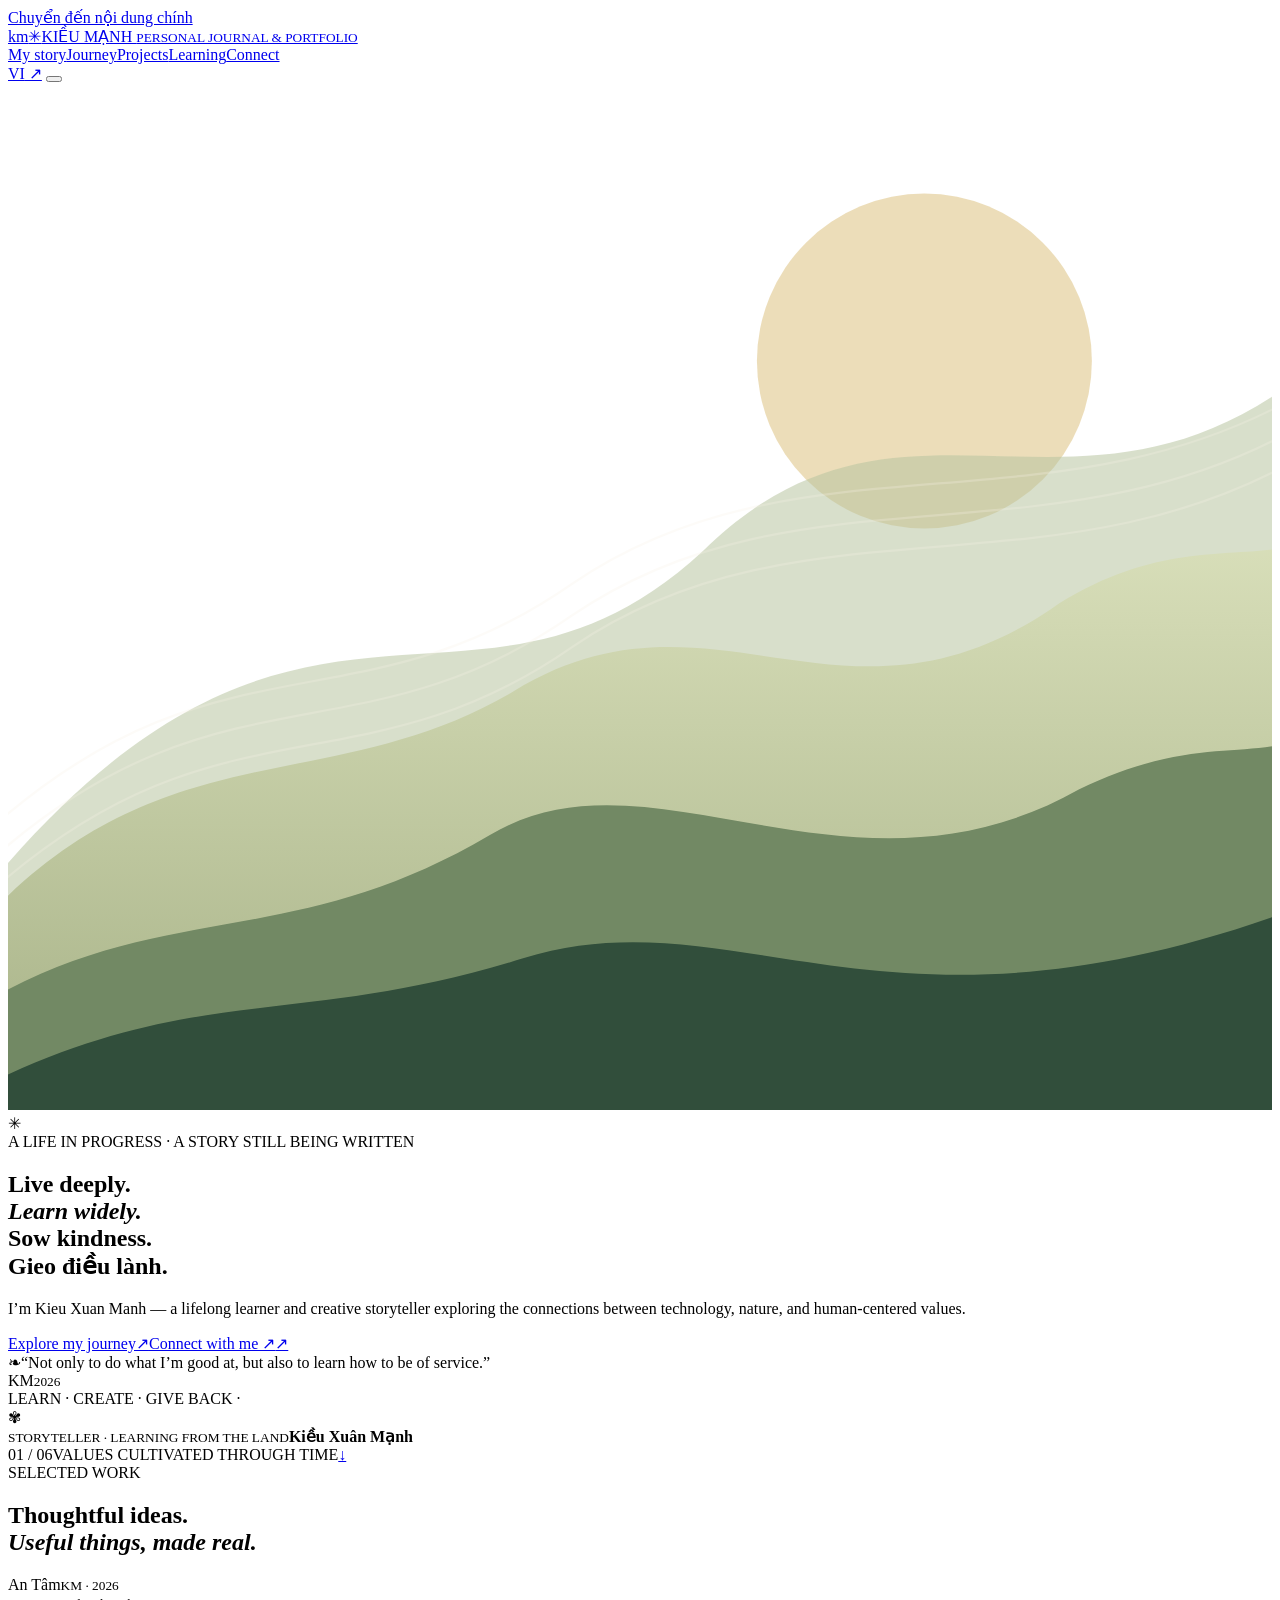
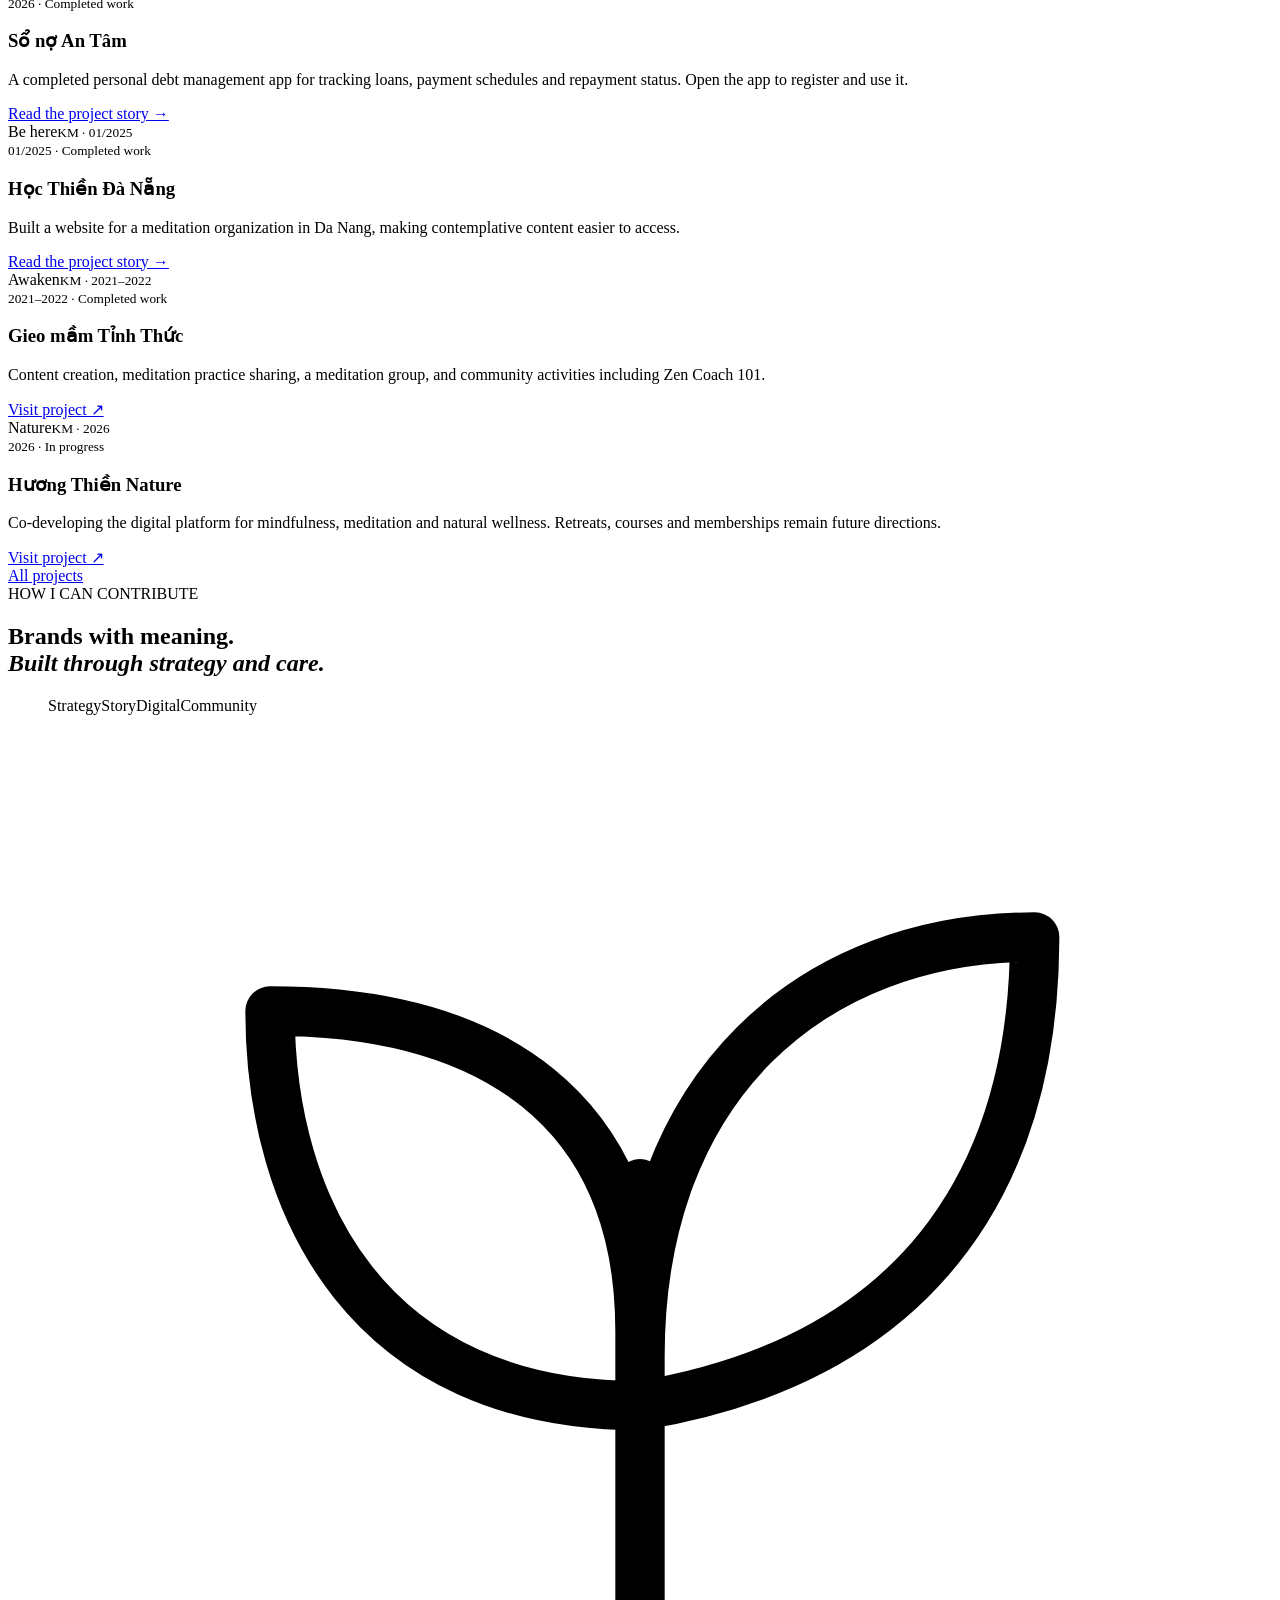
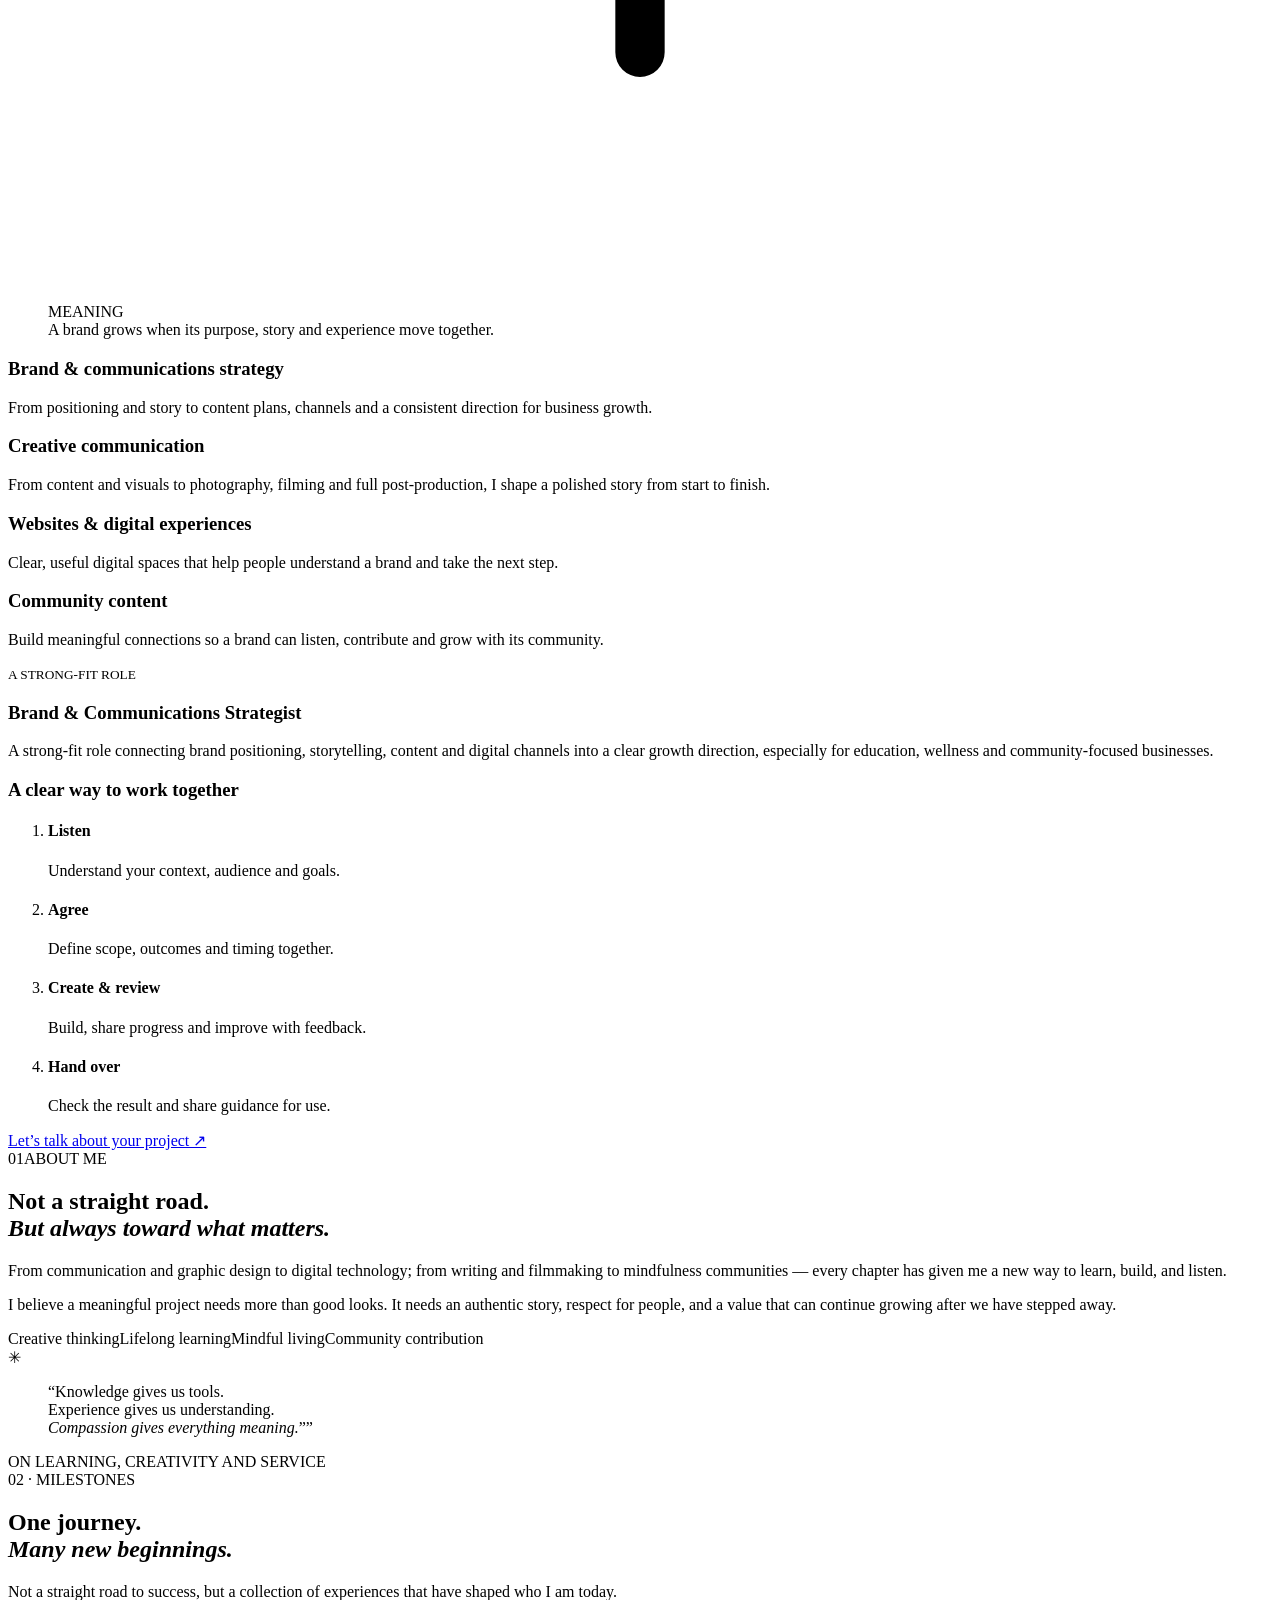
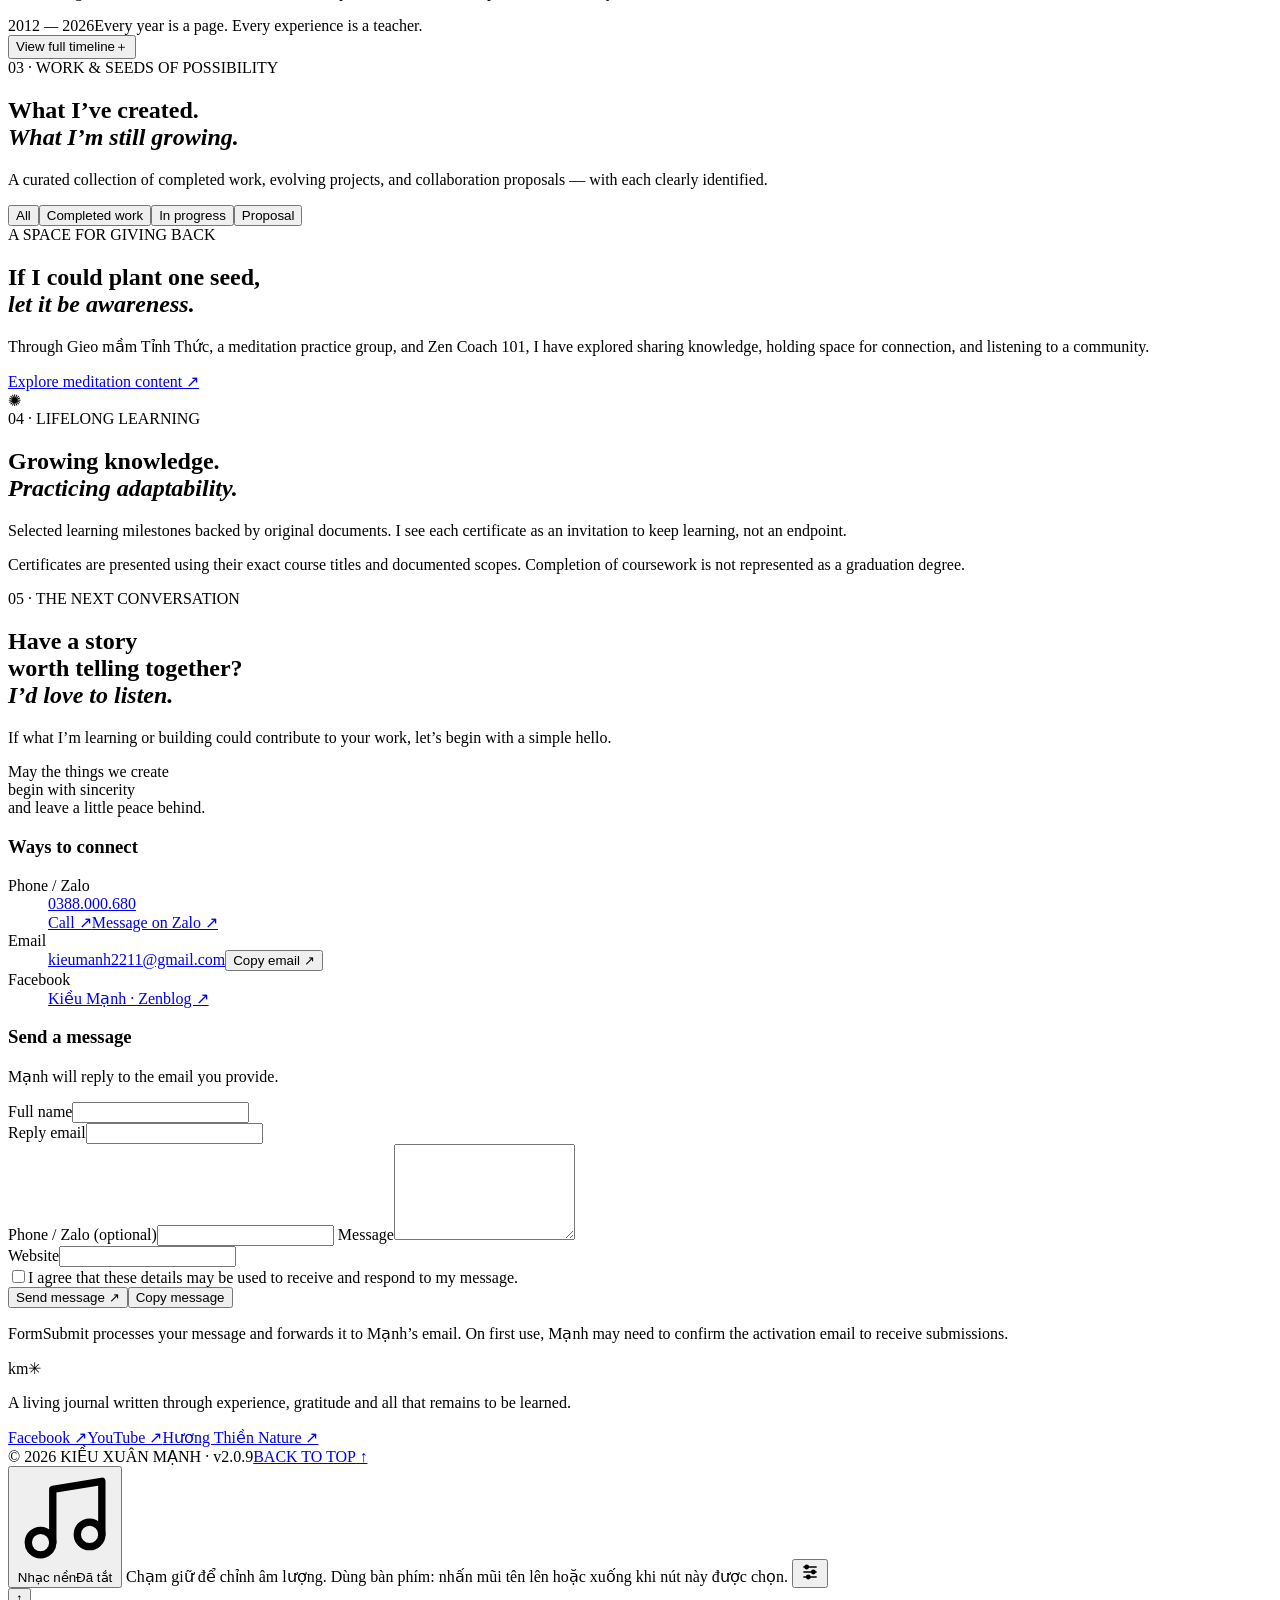
==== en/index.html @ 43eeda05 "Fix An Tam project color and preserve background audio" ====
<!DOCTYPE html>
<html lang="en">
<head>
  <meta charset="UTF-8" />
  <meta name="viewport" content="width=device-width, initial-scale=1" />
  <meta name="theme-color" content="#182b21" />
  <link rel="canonical" href="https://kieumanh.github.io/Portfolio/en/" />
  <meta property="og:url" content="https://kieumanh.github.io/Portfolio/en/" />
  <meta name="description" content="Portfolio Kiều Xuân Mạnh — hành trình học tập, truyền thông sáng tạo, thiết kế, công nghệ và phụng sự cộng đồng qua thực hành chánh niệm." />
  <meta property="og:type" content="website" />
  <meta property="og:title" content="Kiều Xuân Mạnh — Hành trình sống & kiến tạo" />
  <meta property="og:description" content="Học hỏi suốt đời. Sáng tạo có trách nhiệm. Phụng sự bằng những việc làm cụ thể." />
  <title>Kieu Xuan Manh — A Life of Learning & Creating</title>
  <link rel="stylesheet" href="/Portfolio/styles.css?v=2.0.9" />
  <link rel="stylesheet" href="/Portfolio/audio-player.css?v=2.0.9" />
  <link rel="icon" href="/Portfolio/assets/favicon.svg" type="image/svg+xml" />
<link rel="stylesheet" href="/Portfolio/v2.css?v=2.0.9"><meta name="portfolio-version" content="2.0.9"><meta property="og:image" content="https://kieumanh.github.io/Portfolio/assets/kieu-manh-portrait.jpg"></head>
<body>
  <a class="skip-link" href="#content">Chuyển đến nội dung chính</a>
  <div class="page-progress" id="pageProgress" aria-hidden="true"></div>
  <header class="header" id="top">
    <div class="header-inner container">
      <a href="#top" class="brand" aria-label="Kiều Mạnh — về đầu trang"><span class="brand-seal">km<span class="tiny-leaf">✳</span></span><span class="brand-copy">KIỀU MẠNH <small>PERSONAL JOURNAL & PORTFOLIO</small></span></a>
      <nav class="desktop-nav" aria-label="Điều hướng chính">
        <a href="#about" data-i18n="navAbout">My story</a><a href="#journey" data-i18n="navJourney">Journey</a><a href="#projects" data-i18n="navProjects">Projects</a><a href="#learning" data-i18n="navLearning">Learning</a><a href="#contact" data-i18n="navContact">Connect</a>
      </nav>
      <div class="header-controls">
        <a class="lang-toggle" id="langToggle" href="/Portfolio/" hreflang="vi" aria-label="Chuyển sang tiếng Việt"><span id="langLabel">VI</span><span aria-hidden="true"> ↗</span></a>
        <button class="menu-toggle" id="menuToggle" type="button" aria-label="Mở menu" aria-expanded="false" aria-controls="mobileNav"><span></span><span></span></button>
      </div>
    </div>
    <nav class="mobile-nav" id="mobileNav" aria-label="Điều hướng di động" hidden>
      <a href="#about" data-i18n="navAbout">My story</a><a href="#journey" data-i18n="navJourney">Journey</a><a href="#projects" data-i18n="navProjects">Projects</a><a href="#learning" data-i18n="navLearning">Learning</a><a href="#contact" data-i18n="navContact">Connect</a>
    </nav>
  </header>

  <main id="content">
    <section class="hero" aria-labelledby="heroTitle">
      <div class="hero-engraving" aria-hidden="true"><svg viewBox="0 0 800 650" preserveAspectRatio="xMidYMid slice"><defs><linearGradient id="hills" x1="0" y1="0" x2="0" y2="1"><stop stop-color="#d9dfb7"/><stop offset="1" stop-color="#9da97a"/></linearGradient></defs><circle cx="580" cy="176" r="106" fill="#e8d6aa" opacity=".82"/><path d="M-30 530 C180 260 290 435 440 296 C575 164 690 315 850 158 L850 650 L-30 650Z" fill="#b9c5a0" opacity=".55"/><path d="M-20 535 C95 407 203 454 320 385 C444 309 528 422 660 333 C741 279 800 310 830 284 L830 650 L-20 650Z" fill="url(#hills)" opacity=".85"/><path d="M-20 585 C96 515 178 551 305 476 C406 415 533 529 678 447 C759 408 792 434 835 407 L835 650 L-20 650Z" fill="#728964"/><path d="M-20 637 C118 568 182 599 326 554 C466 511 560 626 840 513 L840 660 -20 660Z" fill="#314e3b"/><g opacity=".27" fill="none" stroke="#f8f3e6" stroke-width="1.4"><path d="M-20 520 C130 381 219 453 357 357 C505 256 668 331 830 230"/><path d="M-20 500 C130 361 219 433 357 337 C505 236 668 311 830 210"/><path d="M-20 480 C130 341 219 413 357 317 C505 216 668 291 830 190"/></g></svg></div>
      <div class="hero-sunburst" aria-hidden="true">✳</div>
      <div class="container hero-inner">
        <div class="hero-left">
          <div class="eyebrow light"><span class="eyebrow-line"></span><span data-i18n="heroKicker">A LIFE IN PROGRESS · A STORY STILL BEING WRITTEN</span></div>
          <h1 id="heroTitle" data-i18n-html="heroTitle">Live deeply.<br><em>Learn widely.</em><br>Sow kindness.</em><br />Gieo điều lành.</h1>
          <p class="hero-lead" data-i18n="heroLead">I’m Kieu Xuan Manh — a lifelong learner and creative storyteller exploring the connections between technology, nature, and human-centered values.</p>
          <div class="hero-actions"><a href="#featured" class="btn btn-cream"><span data-i18n="exploreJourney">Explore my journey</span><span aria-hidden="true">↗</span></a><a href="#contact" class="text-link light" data-i18n="connectNow">Connect with me ↗<span aria-hidden="true">↗</span></a></div>
          <div class="hero-caption"><span class="caption-mark">❧</span><span data-i18n="heroQuote">“Not only to do what I’m good at, but also to learn how to be of service.”</span></div>
        </div>
        <div class="hero-right">
          <div class="portrait-outer">
            <div class="portrait-line"></div>
            <div class="portrait-circle"><span class="portrait-fallback">KM<small>2026</small></span><img alt="Chân dung Kiều Xuân Mạnh" src="/Portfolio/assets/kieu-manh-portrait.jpg" onerror="this.style.display='none'" width="360" height="360" /></div>
            <span class="orbit-caption" data-i18n="orbit">LEARN · CREATE · GIVE BACK ·</span>
          </div>
          <div class="portrait-card"><span class="flower">✾</span><div><small data-i18n="portraitSmall">STORYTELLER · LEARNING FROM THE LAND</small><strong>Kiều Xuân Mạnh</strong></div></div>
        </div>
      </div>
      <div class="hero-index container"><span>01 / 06</span><span data-i18n="heroFooter">VALUES CULTIVATED THROUGH TIME</span><a href="#about" aria-label="Cuộn xuống" class="scroll-down">↓</a></div>
    </section>
<section class="section v2-featured" id="featured"><div class="container"><div class="eyebrow dark"><span class="eyebrow-line"></span><span data-i18n="featureKicker">SELECTED WORK</span></div><h2 class="display-title" data-i18n-html="featureTitle">Thoughtful ideas.<br><em>Useful things, made real.</em></em></h2><div class="v2-feature-grid" id="featuredGrid"><article class="v2-feature-card"><div class="v2-art so-no-an-tam"><span>An Tâm</span><small>KM · 2026</small></div><div class="v2-feature-copy"><small>2026 · Completed work</small><h3>Sổ nợ An Tâm</h3><p>A completed personal debt management app for tracking loans, payment schedules and repayment status. Open the app to register and use it.</p><a href="/Portfolio/en/projects/so-no-an-tam/"  class="project-link">Read the project story →</a></div></article><article class="v2-feature-card"><div class="v2-art education"><span>Be here</span><small>KM · 01/2025</small></div><div class="v2-feature-copy"><small>01/2025 · Completed work</small><h3>Học Thiền Đà Nẵng</h3><p>Built a website for a meditation organization in Da Nang, making contemplative content easier to access.</p><a href="/Portfolio/en/projects/hoc-thien-da-nang/"  class="project-link">Read the project story →</a></div></article><article class="v2-feature-card"><div class="v2-art meditation"><span>Awaken</span><small>KM · 2021–2022</small></div><div class="v2-feature-copy"><small>2021–2022 · Completed work</small><h3>Gieo mầm Tỉnh Thức</h3><p>Content creation, meditation practice sharing, a meditation group, and community activities including Zen Coach 101.</p><a href="https://www.youtube.com/@minhtrietthiendinh" target="_blank" rel="noopener noreferrer" class="project-link">Visit project ↗</a></div></article><article class="v2-feature-card"><div class="v2-art nature"><span>Nature</span><small>KM · 2026</small></div><div class="v2-feature-copy"><small>2026 · In progress</small><h3>Hương Thiền Nature</h3><p>Co-developing the digital platform for mindfulness, meditation and natural wellness. Retreats, courses and memberships remain future directions.</p><a href="https://huongthiennature.com/vi/" target="_blank" rel="noopener noreferrer" class="project-link">Visit project ↗</a></div></article></div><a class="text-link" href="#projects" data-i18n="storyReturn">All projects</a></div></section>
<section class="section v2-collaboration" id="collaboration"><div class="container"><div class="eyebrow dark"><span class="eyebrow-line"></span><span data-i18n="collabKicker">HOW I CAN CONTRIBUTE</span></div><h2 class="display-title" data-i18n-html="collabTitle">Brands with meaning.<br><em>Built through strategy and care.</em></h2><figure class="brand-motion" role="img" aria-label="Strategy, story, digital experience and community come together to grow a meaningful brand."><div class="brand-orbit"><span class="orbit-tag orbit-strategy">Strategy</span><span class="orbit-tag orbit-story">Story</span><span class="orbit-tag orbit-digital">Digital</span><span class="orbit-tag orbit-community">Community</span><div class="brand-core"><svg aria-hidden="true" viewBox="0 0 48 48" fill="none"><path d="M24 38V19m0 9C13 28 9 20 9 12c9 0 15 4 15 13m0 1c0-11 7-17 16-17 0 9-4 17-16 19" stroke="currentColor" stroke-width="2" stroke-linecap="round" stroke-linejoin="round"/></svg><span>MEANING</span></div><i class="orbit-dot dot-one"></i><i class="orbit-dot dot-two"></i></div><figcaption>A brand grows when its purpose, story and experience move together.</figcaption></figure><div class="v2-service-grid"><article><h3 data-i18n="service1">Brand & communications strategy</h3><p data-i18n="service1p">From positioning and story to content plans, channels and a consistent direction for business growth.</p></article><article><h3 data-i18n="service2">Creative communication</h3><p data-i18n="service2p">From content and visuals to photography, filming and full post-production, I shape a polished story from start to finish.</p></article><article><h3 data-i18n="service3">Websites & digital experiences</h3><p data-i18n="service3p">Clear, useful digital spaces that help people understand a brand and take the next step.</p></article><article><h3 data-i18n="service4">Community content</h3><p data-i18n="service4p">Build meaningful connections so a brand can listen, contribute and grow with its community.</p></article></div><aside class="role-fit"><small>A STRONG-FIT ROLE</small><h3 data-i18n="roleTitle">Brand & Communications Strategist</h3><p data-i18n="roleText">A strong-fit role connecting brand positioning, storytelling, content and digital channels into a clear growth direction, especially for education, wellness and community-focused businesses.</p></aside><h3 class="v2-process-title" data-i18n="processTitle">A clear way to work together</h3><ol class="v2-process"><li><h4 data-i18n="step1">Listen</h4><p data-i18n="step1p">Understand your context, audience and goals.</p></li><li><h4 data-i18n="step2">Agree</h4><p data-i18n="step2p">Define scope, outcomes and timing together.</p></li><li><h4 data-i18n="step3">Create & review</h4><p data-i18n="step3p">Build, share progress and improve with feedback.</p></li><li><h4 data-i18n="step4">Hand over</h4><p data-i18n="step4p">Check the result and share guidance for use.</p></li></ol><a class="btn btn-dark" href="#contact">Let’s talk about your project ↗</a></div></section>
<section class="manifesto section" id="about">
      <div class="container manifesto-grid">
        <div class="section-tag"><span class="section-no">01</span><span data-i18n="aboutKicker">ABOUT ME</span></div>
        <div><h2 class="display-title" data-i18n-html="aboutTitle">Not a straight road.<br><em>But always toward what matters.</em></em></h2><div class="about-copy"><p data-i18n="aboutP1">From communication and graphic design to digital technology; from writing and filmmaking to mindfulness communities — every chapter has given me a new way to learn, build, and listen.</p><p data-i18n="aboutP2">I believe a meaningful project needs more than good looks. It needs an authentic story, respect for people, and a value that can continue growing after we have stepped away.</p></div><div class="value-pills"><span data-i18n="value1">Creative thinking</span><span data-i18n="value2">Lifelong learning</span><span data-i18n="value3">Mindful living</span><span data-i18n="value4">Community contribution</span></div></div>
      </div>
    </section>

    <section class="quote-band" aria-label="Triết lý sống"><div class="container quote-grid"><span class="quote-star" aria-hidden="true">✳</span><blockquote data-i18n-html="quoteText">“Knowledge gives us tools.<br>Experience gives us understanding.<br><em>Compassion gives everything meaning.</em>”</em>”</blockquote><div class="quote-side" data-i18n="quoteSide">ON LEARNING, CREATIVITY AND SERVICE</div></div></section>

    <section class="section timeline-section" id="journey">
      <div class="container"><div class="section-head"><div><div class="eyebrow dark"><span class="eyebrow-line"></span><span data-i18n="timelineKicker">02 · MILESTONES</span></div><h2 class="display-title" data-i18n-html="timelineTitle">One journey.<br><em>Many new beginnings.</em></em></h2></div><p class="section-intro" data-i18n="timelineIntro">Not a straight road to success, but a collection of experiences that have shaped who I am today.</p></div>
        <div class="timeline-layout"><aside class="timeline-aside"><div class="side-note"><span class="side-note-year">2012 <i>—</i> 2026</span><span data-i18n="timelineAside">Every year is a page. Every experience is a teacher.</span></div></aside><div class="timeline" id="timelineList"></div></div>
        <button class="outline-button timeline-more" id="timelineMore" aria-expanded="false" type="button"><span data-i18n="seeAllMilestones">View full timeline</span><span aria-hidden="true">＋</span></button>
      </div>
    </section>

    <section class="section project-section" id="projects">
      <div class="container"><div class="section-head"><div><div class="eyebrow dark"><span class="eyebrow-line"></span><span data-i18n="projectKicker">03 · WORK & SEEDS OF POSSIBILITY</span></div><h2 class="display-title" data-i18n-html="projectTitle">What I’ve created.<br><em>What I’m still growing.</em></em></h2></div><p class="section-intro" data-i18n="projectIntro">A curated collection of completed work, evolving projects, and collaboration proposals — with each clearly identified.</p></div>
        <div class="filters" role="group" aria-label="Lọc dự án" id="projectFilters"><button type="button" class="filter active" data-filter="all" aria-pressed="true" data-i18n="filterAll">All</button><button type="button" class="filter" data-filter="done" aria-pressed="false" data-i18n="filterDone">Completed work</button><button type="button" class="filter" data-filter="growing" aria-pressed="false" data-i18n="filterGrowing">In progress</button><button type="button" class="filter" data-filter="proposal" aria-pressed="false" data-i18n="filterProposal">Proposal</button></div>
        <div class="projects-grid" id="projectsGrid"></div>
      </div>
    </section>

    <section class="practice-section" id="giving"><div class="container practice-inner"><div><div class="eyebrow light"><span class="eyebrow-line"></span><span data-i18n="giveKicker">A SPACE FOR GIVING BACK</span></div><h2 data-i18n-html="giveTitle">If I could plant one seed,<br><em>let it be awareness.</em></em></h2></div><div class="practice-copy"><p data-i18n="giveP">Through Gieo mầm Tỉnh Thức, a meditation practice group, and Zen Coach 101, I have explored sharing knowledge, holding space for connection, and listening to a community.</p><a href="https://www.youtube.com/@minhtrietthiendinh" class="text-link light" target="_blank" rel="noopener noreferrer" data-i18n="giveLink">Explore meditation content ↗</a></div></div><div class="practice-decoration" aria-hidden="true">✺</div></section>

    <section class="section credentials-section" id="learning"><div class="container"><div class="section-head"><div><div class="eyebrow dark"><span class="eyebrow-line"></span><span data-i18n="learningKicker">04 · LIFELONG LEARNING</span></div><h2 class="display-title" data-i18n-html="learningTitle">Growing knowledge.<br><em>Practicing adaptability.</em></em></h2></div><p class="section-intro" data-i18n="learningIntro">Selected learning milestones backed by original documents. I see each certificate as an invitation to keep learning, not an endpoint.</p></div>
          <div class="certificate-grid" id="certificateGrid"></div><p class="credentials-note" data-i18n="credentialsNote">Certificates are presented using their exact course titles and documented scopes. Completion of coursework is not represented as a graduation degree.</p>
        </div></section>

    <section class="closing section" id="contact" aria-labelledby="contactTitleHeading">
      <div class="contact-layout">
        <div class="contact-intro">
          <div class="contact-intro-copy">
            <div class="eyebrow dark"><span class="eyebrow-line"></span><span data-i18n="contactKicker">05 · THE NEXT CONVERSATION</span></div>
            <h2 class="closing-title" id="contactTitleHeading" data-i18n-html="contactTitle">Have a story<br>worth telling together?<br><em>I’d love to listen.</em></em></h2>
            <p data-i18n="contactP">If what I’m learning or building could contribute to your work, let’s begin with a simple hello.</p>
          </div>
          <p class="contact-signoff" data-i18n-html="postcard">May the things we create<br>begin with sincerity<br>and leave a little peace behind.</p>
        </div>
        <div class="contact-form-grid">
          <aside class="contact-details" aria-labelledby="contactMethods">
            <h3 id="contactMethods" data-i18n="contactMethods">Ways to connect</h3>
            <dl>
              <dt data-i18n="contactPhone">Phone / Zalo</dt>
              <dd><a href="tel:+84388000680">0388.000.680</a><div class="contact-mini"><a href="tel:+84388000680" data-i18n="callNow">Call ↗</a><a href="https://zalo.me/0388000680" target="_blank" rel="noopener noreferrer" data-i18n="zaloNow">Message on Zalo ↗</a></div></dd>
              <dt>Email</dt>
              <dd class="contact-email"><a href="mailto:kieumanh2211@gmail.com">kieumanh2211@gmail.com</a><button class="copy-button" id="copyEmail" type="button" data-i18n="copyEmail">Copy email ↗</button></dd>
              <dt>Facebook</dt>
              <dd><a href="https://www.facebook.com/kieumanh.zenblog/" target="_blank" rel="noopener noreferrer">Kiều Mạnh · Zenblog ↗</a></dd>
            </dl>
          </aside>
          <form id="contactForm" class="contact-form" action="https://formsubmit.co/kieumanh2211@gmail.com" method="POST" aria-labelledby="formTitle">
            <h3 id="formTitle" data-i18n="formTitle">Send a message</h3>
            <p data-i18n="formIntro">Mạnh will reply to the email you provide.</p>
            <div class="contact-fields"><div><label for="contactName" data-i18n="formName">Full name</label><input id="contactName" name="name" autocomplete="name" required maxlength="100" /></div><div><label for="contactEmail" data-i18n="formEmail">Reply email</label><input id="contactEmail" name="email" type="email" autocomplete="email" required maxlength="160" /></div></div>
            <label for="contactPhone" data-i18n="formPhone">Phone / Zalo (optional)</label><input id="contactPhone" name="phone" type="tel" autocomplete="tel" maxlength="40" />
            <label for="contactMessage" data-i18n="formMessage">Message</label><textarea id="contactMessage" name="message" required minlength="10" maxlength="3000" rows="6"></textarea>
            <div class="form-honey" aria-hidden="true"><label for="contactWebsite">Website</label><input id="contactWebsite" name="_honey" tabindex="-1" autocomplete="off" /></div>
            <input type="hidden" name="_subject" value="Lời nhắn từ Portfolio Kiều Mạnh" /><input type="hidden" name="_template" value="table" /><input type="hidden" name="_url" value="https://kieumanh.github.io/Portfolio/" />
            <label class="contact-consent"><input type="checkbox" id="contactConsent" required /><span data-i18n="formConsent">I agree that these details may be used to receive and respond to my message.</span></label>
            <div class="contact-form-actions"><button class="btn btn-dark" type="submit" data-i18n="formSubmit">Send message ↗</button><button id="contactCopy" class="copy-button" type="button" data-i18n="formCopy">Copy message</button></div>
            <p class="contact-form-note" data-i18n="formNote">FormSubmit processes your message and forwards it to Mạnh’s email. On first use, Mạnh may need to confirm the activation email to receive submissions.</p><p id="contactStatus" class="contact-status" role="status" aria-live="polite"></p>
          </form>
        </div>
      </div>
    </section>
  </main>
  <footer class="footer"><div class="container footer-grid"><div><span class="footer-mark">km✳</span><p data-i18n="footerP">A living journal written through experience, gratitude and all that remains to be learned.</p></div><div class="footer-right"><div class="footer-social"><a href="https://www.facebook.com/kieumanh.zenblog/" target="_blank" rel="noopener noreferrer">Facebook ↗</a><a href="https://www.youtube.com/@minhtrietthiendinh" target="_blank" rel="noopener noreferrer">YouTube ↗</a><a href="https://huongthiennature.com/vi/" target="_blank" rel="noopener noreferrer">Hương Thiền Nature ↗</a></div><div class="footer-bottom"><span>© 2026 KIỀU XUÂN MẠNH · v2.0.9</span><a href="#top" data-i18n="backTop">BACK TO TOP ↑</a></div></div></div></footer>
  <dialog id="certDialog" class="cert-dialog" aria-labelledby="dialogTitle"><div class="dialog-top"><strong id="dialogTitle">Chứng nhận</strong><button class="dialog-close" id="dialogClose" type="button" aria-label="Đóng">✕</button></div><img id="dialogImage" alt="" /><div class="dialog-bottom"><a id="dialogPdf" href="#" target="_blank" rel="noopener noreferrer" class="btn btn-dark">Xem PDF gốc ↗</a></div></dialog>
  <audio id="ambientAudio" src="/Portfolio/assets/hiro-background.mp3" preload="none" loop></audio>
  <div class="music-controls" id="musicControls" data-tone="dark">
  <button id="musicToggle" type="button" class="music-toggle" data-tone="light" aria-label="Bật nhạc nền" aria-describedby="mobileVolumeHint" aria-keyshortcuts="ArrowUp ArrowDown" aria-pressed="false" title="Bật nhạc nền">
    <svg aria-hidden="true" viewBox="0 0 24 24" fill="none" stroke="currentColor" stroke-linecap="round" stroke-linejoin="round" stroke-width="1.8"><path d="M9 18V5l12-2v13"/><circle cx="6" cy="18" r="3"/><circle cx="18" cy="16" r="3"/></svg>
    <span class="music-caption-wrap"><span class="music-caption">Nhạc nền</span><span class="music-status" role="status" aria-live="polite">Đã tắt</span></span>
    <span class="music-bars" aria-hidden="true"><i></i><i></i><i></i></span>
  </button>
  <span id="mobileVolumeHint" class="sr-only">Chạm giữ để chỉnh âm lượng. Dùng bàn phím: nhấn mũi tên lên hoặc xuống khi nút này được chọn.</span>
  <button id="volumeToggle" type="button" class="volume-toggle" aria-label="Chỉnh âm lượng" aria-expanded="false" aria-controls="volumePanel" title="Chỉnh âm lượng"><svg aria-hidden="true" viewBox="0 0 24 24" width="20" height="20" fill="none" stroke="currentColor" stroke-width="1.8"><path d="M4 6h16M4 12h16M4 18h16"/><circle cx="8" cy="6" r="2" fill="currentColor"/><circle cx="16" cy="12" r="2" fill="currentColor"/><circle cx="10" cy="18" r="2" fill="currentColor"/></svg></button>
  <div id="volumePanel" class="volume-panel" hidden><div class="volume-heading"><label for="musicVolume" id="volumeLabel">Âm lượng</label><output id="volumeValue" for="musicVolume">34%</output></div><input id="musicVolume" type="range" min="0" max="100" step="1" value="34" aria-valuetext="34%" /></div>
  </div>
  <button id="backToTop" type="button" class="back-to-top" aria-label="Về đầu trang" aria-hidden="true" tabindex="-1" title="Về đầu trang">↑</button>
  <script src="/Portfolio/script.js?v=2.0.9" defer></script>
  <script src="/Portfolio/audio-player.js?v=2.0.9" defer></script>
  <script src="/Portfolio/contact-form.js?v=2.0.9" defer></script>
</body>
</html>
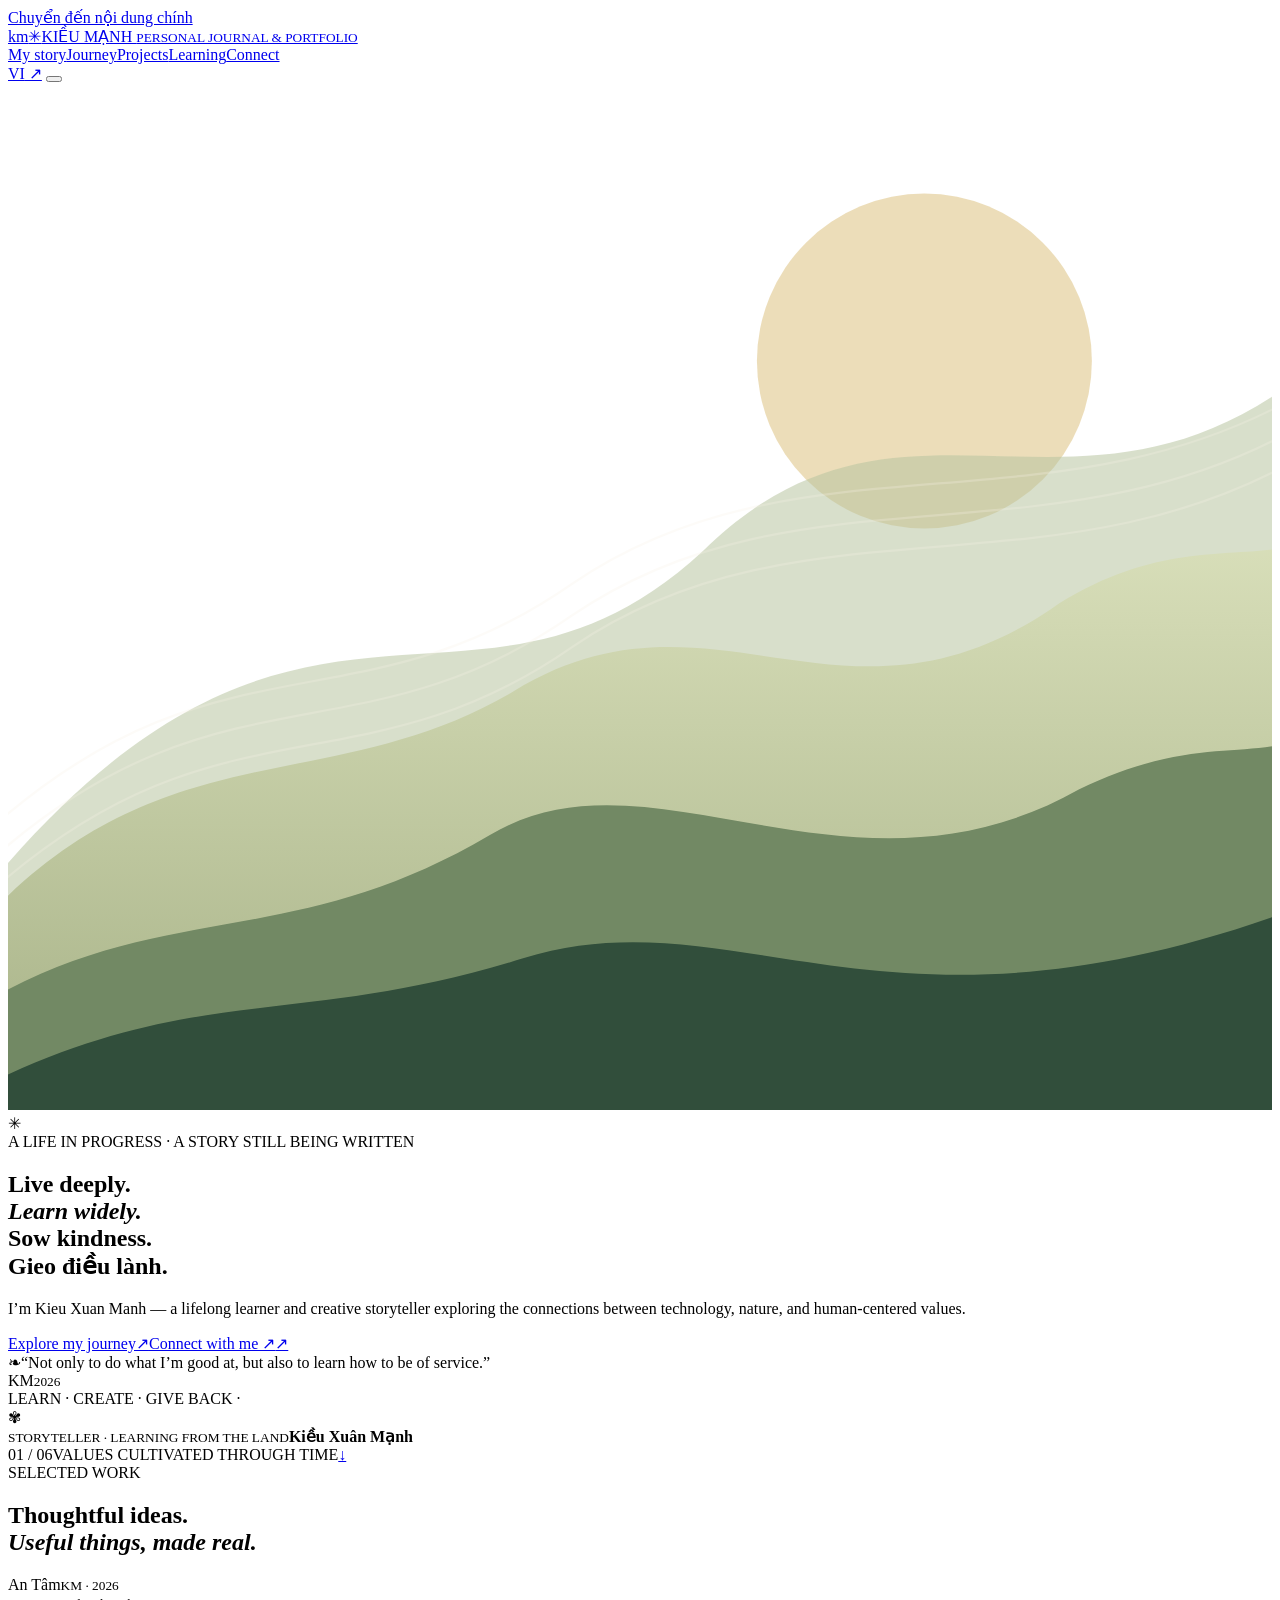
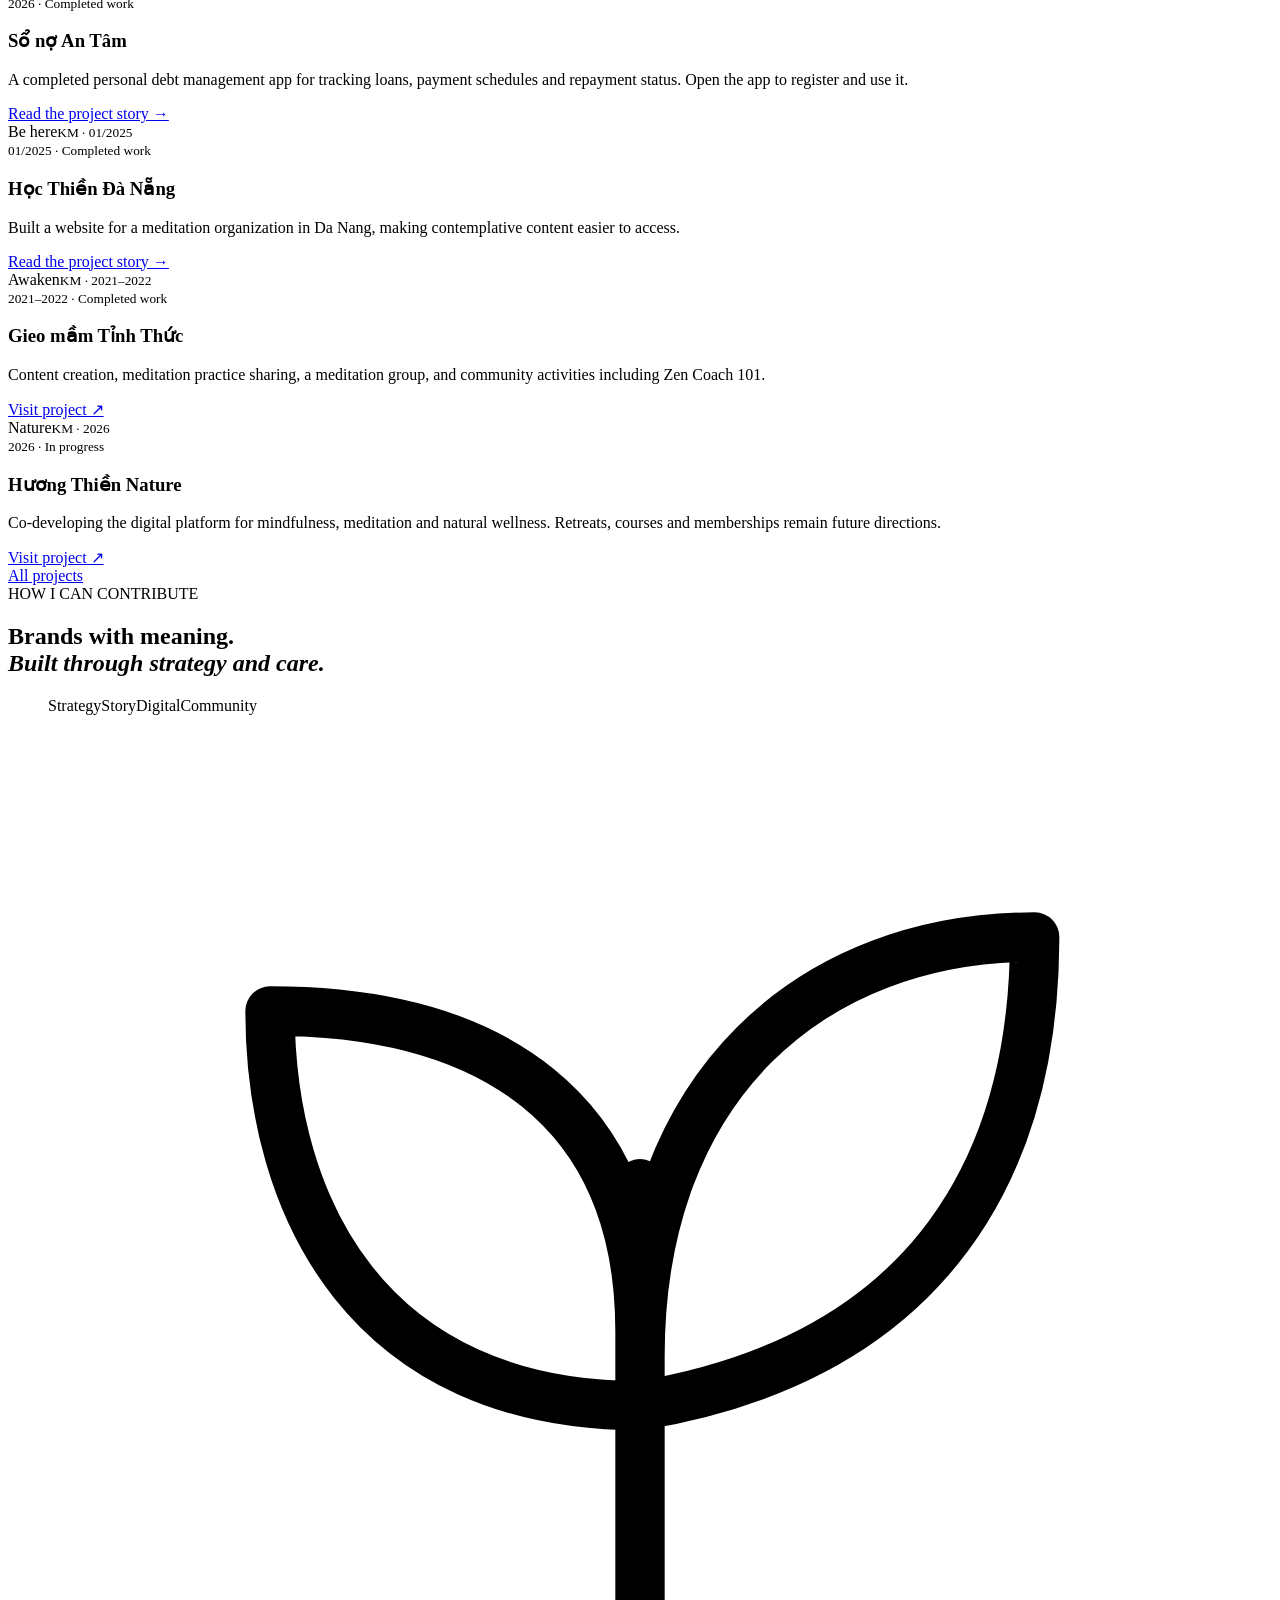
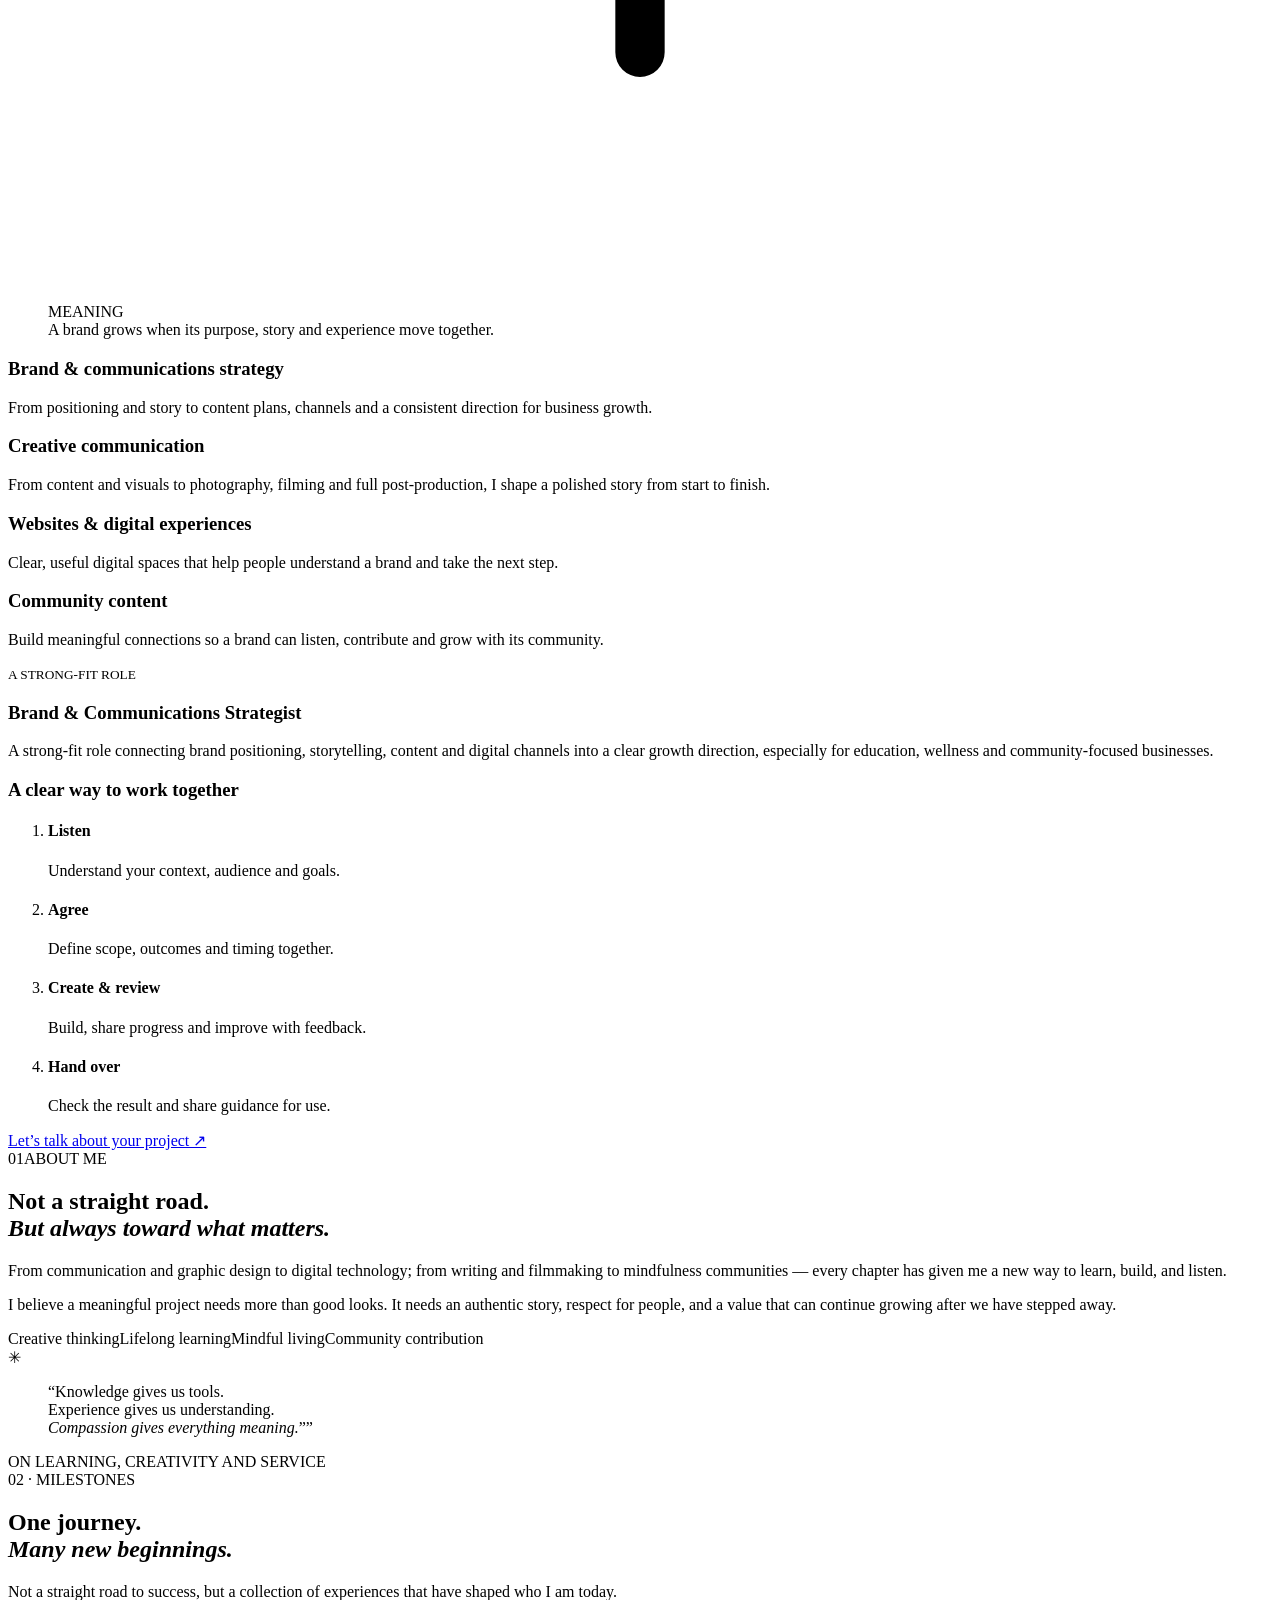
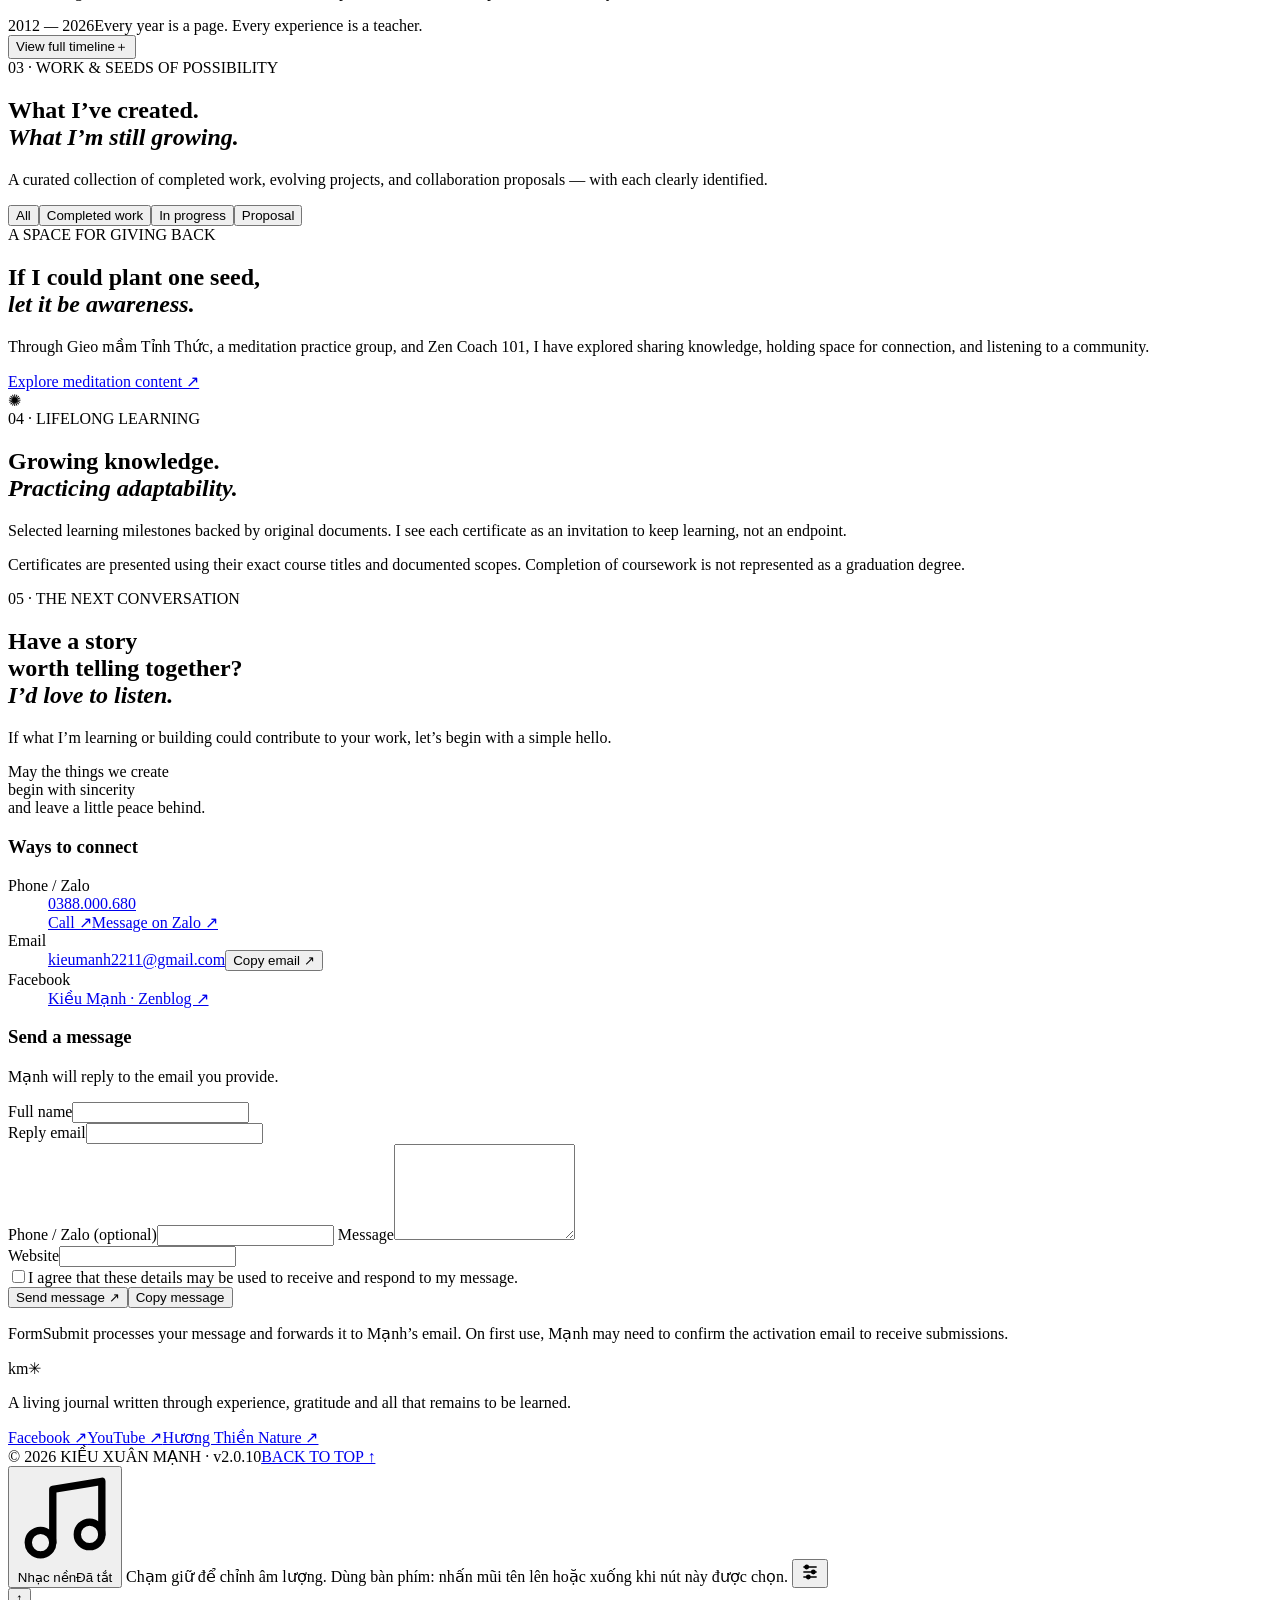
==== commit f1c7307c: "Keep ambient audio alive across page navigation" ====
--- a/en/index.html
+++ b/en/index.html
@@ -11,10 +11,10 @@
   <meta property="og:title" content="Kiều Xuân Mạnh — Hành trình sống & kiến tạo" />
   <meta property="og:description" content="Học hỏi suốt đời. Sáng tạo có trách nhiệm. Phụng sự bằng những việc làm cụ thể." />
   <title>Kieu Xuan Manh — A Life of Learning & Creating</title>
-  <link rel="stylesheet" href="/Portfolio/styles.css?v=2.0.9" />
-  <link rel="stylesheet" href="/Portfolio/audio-player.css?v=2.0.9" />
+  <link rel="stylesheet" href="/Portfolio/styles.css?v=2.0.10" />
+  <link rel="stylesheet" href="/Portfolio/audio-player.css?v=2.0.10" />
   <link rel="icon" href="/Portfolio/assets/favicon.svg" type="image/svg+xml" />
-<link rel="stylesheet" href="/Portfolio/v2.css?v=2.0.9"><meta name="portfolio-version" content="2.0.9"><meta property="og:image" content="https://kieumanh.github.io/Portfolio/assets/kieu-manh-portrait.jpg"></head>
+<link rel="stylesheet" href="/Portfolio/v2.css?v=2.0.10"><meta name="portfolio-version" content="2.0.10"><meta property="og:image" content="https://kieumanh.github.io/Portfolio/assets/kieu-manh-portrait.jpg"></head>
 <body>
   <a class="skip-link" href="#content">Chuyển đến nội dung chính</a>
   <div class="page-progress" id="pageProgress" aria-hidden="true"></div>
@@ -126,7 +126,7 @@
       </div>
     </section>
   </main>
-  <footer class="footer"><div class="container footer-grid"><div><span class="footer-mark">km✳</span><p data-i18n="footerP">A living journal written through experience, gratitude and all that remains to be learned.</p></div><div class="footer-right"><div class="footer-social"><a href="https://www.facebook.com/kieumanh.zenblog/" target="_blank" rel="noopener noreferrer">Facebook ↗</a><a href="https://www.youtube.com/@minhtrietthiendinh" target="_blank" rel="noopener noreferrer">YouTube ↗</a><a href="https://huongthiennature.com/vi/" target="_blank" rel="noopener noreferrer">Hương Thiền Nature ↗</a></div><div class="footer-bottom"><span>© 2026 KIỀU XUÂN MẠNH · v2.0.9</span><a href="#top" data-i18n="backTop">BACK TO TOP ↑</a></div></div></div></footer>
+  <footer class="footer"><div class="container footer-grid"><div><span class="footer-mark">km✳</span><p data-i18n="footerP">A living journal written through experience, gratitude and all that remains to be learned.</p></div><div class="footer-right"><div class="footer-social"><a href="https://www.facebook.com/kieumanh.zenblog/" target="_blank" rel="noopener noreferrer">Facebook ↗</a><a href="https://www.youtube.com/@minhtrietthiendinh" target="_blank" rel="noopener noreferrer">YouTube ↗</a><a href="https://huongthiennature.com/vi/" target="_blank" rel="noopener noreferrer">Hương Thiền Nature ↗</a></div><div class="footer-bottom"><span>© 2026 KIỀU XUÂN MẠNH · v2.0.10</span><a href="#top" data-i18n="backTop">BACK TO TOP ↑</a></div></div></div></footer>
   <dialog id="certDialog" class="cert-dialog" aria-labelledby="dialogTitle"><div class="dialog-top"><strong id="dialogTitle">Chứng nhận</strong><button class="dialog-close" id="dialogClose" type="button" aria-label="Đóng">✕</button></div><img id="dialogImage" alt="" /><div class="dialog-bottom"><a id="dialogPdf" href="#" target="_blank" rel="noopener noreferrer" class="btn btn-dark">Xem PDF gốc ↗</a></div></dialog>
   <audio id="ambientAudio" src="/Portfolio/assets/hiro-background.mp3" preload="none" loop></audio>
   <div class="music-controls" id="musicControls" data-tone="dark">
@@ -140,8 +140,8 @@
   <div id="volumePanel" class="volume-panel" hidden><div class="volume-heading"><label for="musicVolume" id="volumeLabel">Âm lượng</label><output id="volumeValue" for="musicVolume">34%</output></div><input id="musicVolume" type="range" min="0" max="100" step="1" value="34" aria-valuetext="34%" /></div>
   </div>
   <button id="backToTop" type="button" class="back-to-top" aria-label="Về đầu trang" aria-hidden="true" tabindex="-1" title="Về đầu trang">↑</button>
-  <script src="/Portfolio/script.js?v=2.0.9" defer></script>
-  <script src="/Portfolio/audio-player.js?v=2.0.9" defer></script>
-  <script src="/Portfolio/contact-form.js?v=2.0.9" defer></script>
+  <script src="/Portfolio/script.js?v=2.0.10" defer></script>
+  <script src="/Portfolio/audio-player.js?v=2.0.10" defer></script>
+  <script src="/Portfolio/contact-form.js?v=2.0.10" defer></script>
 </body>
 </html>
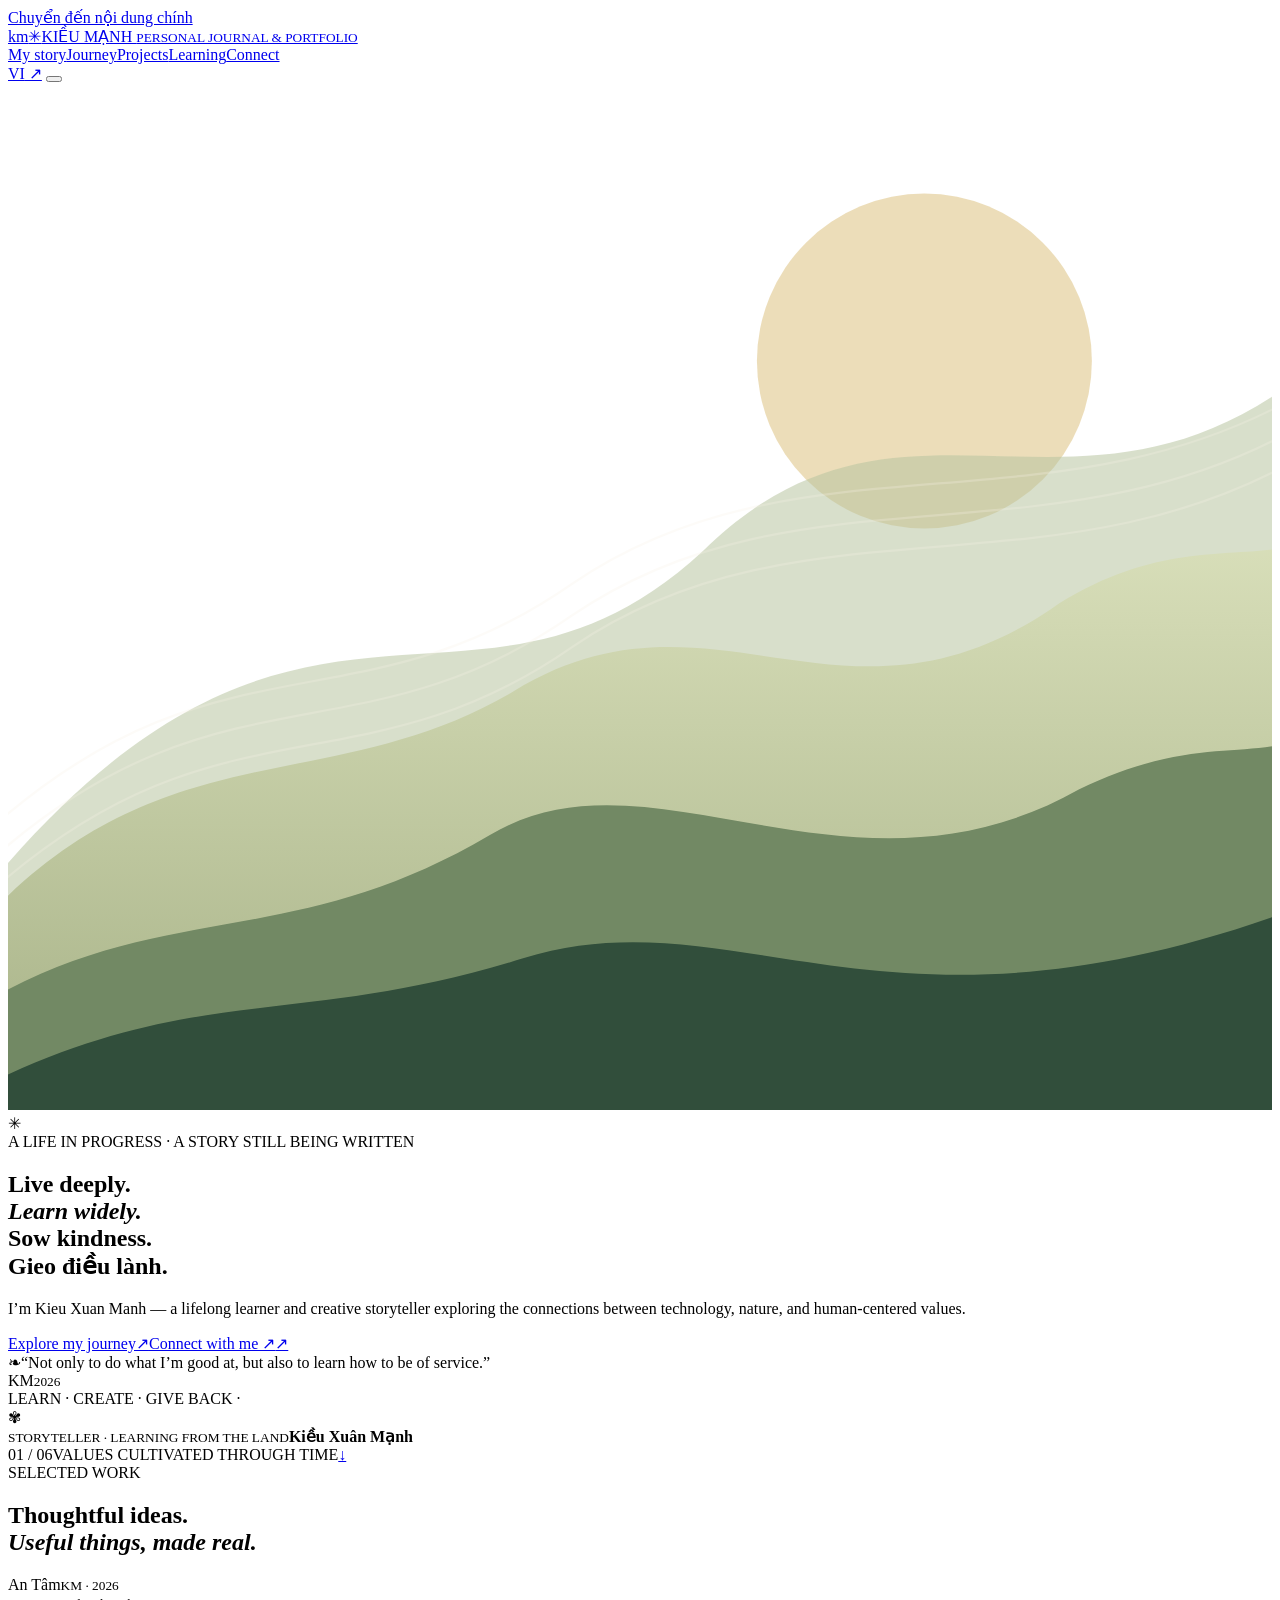
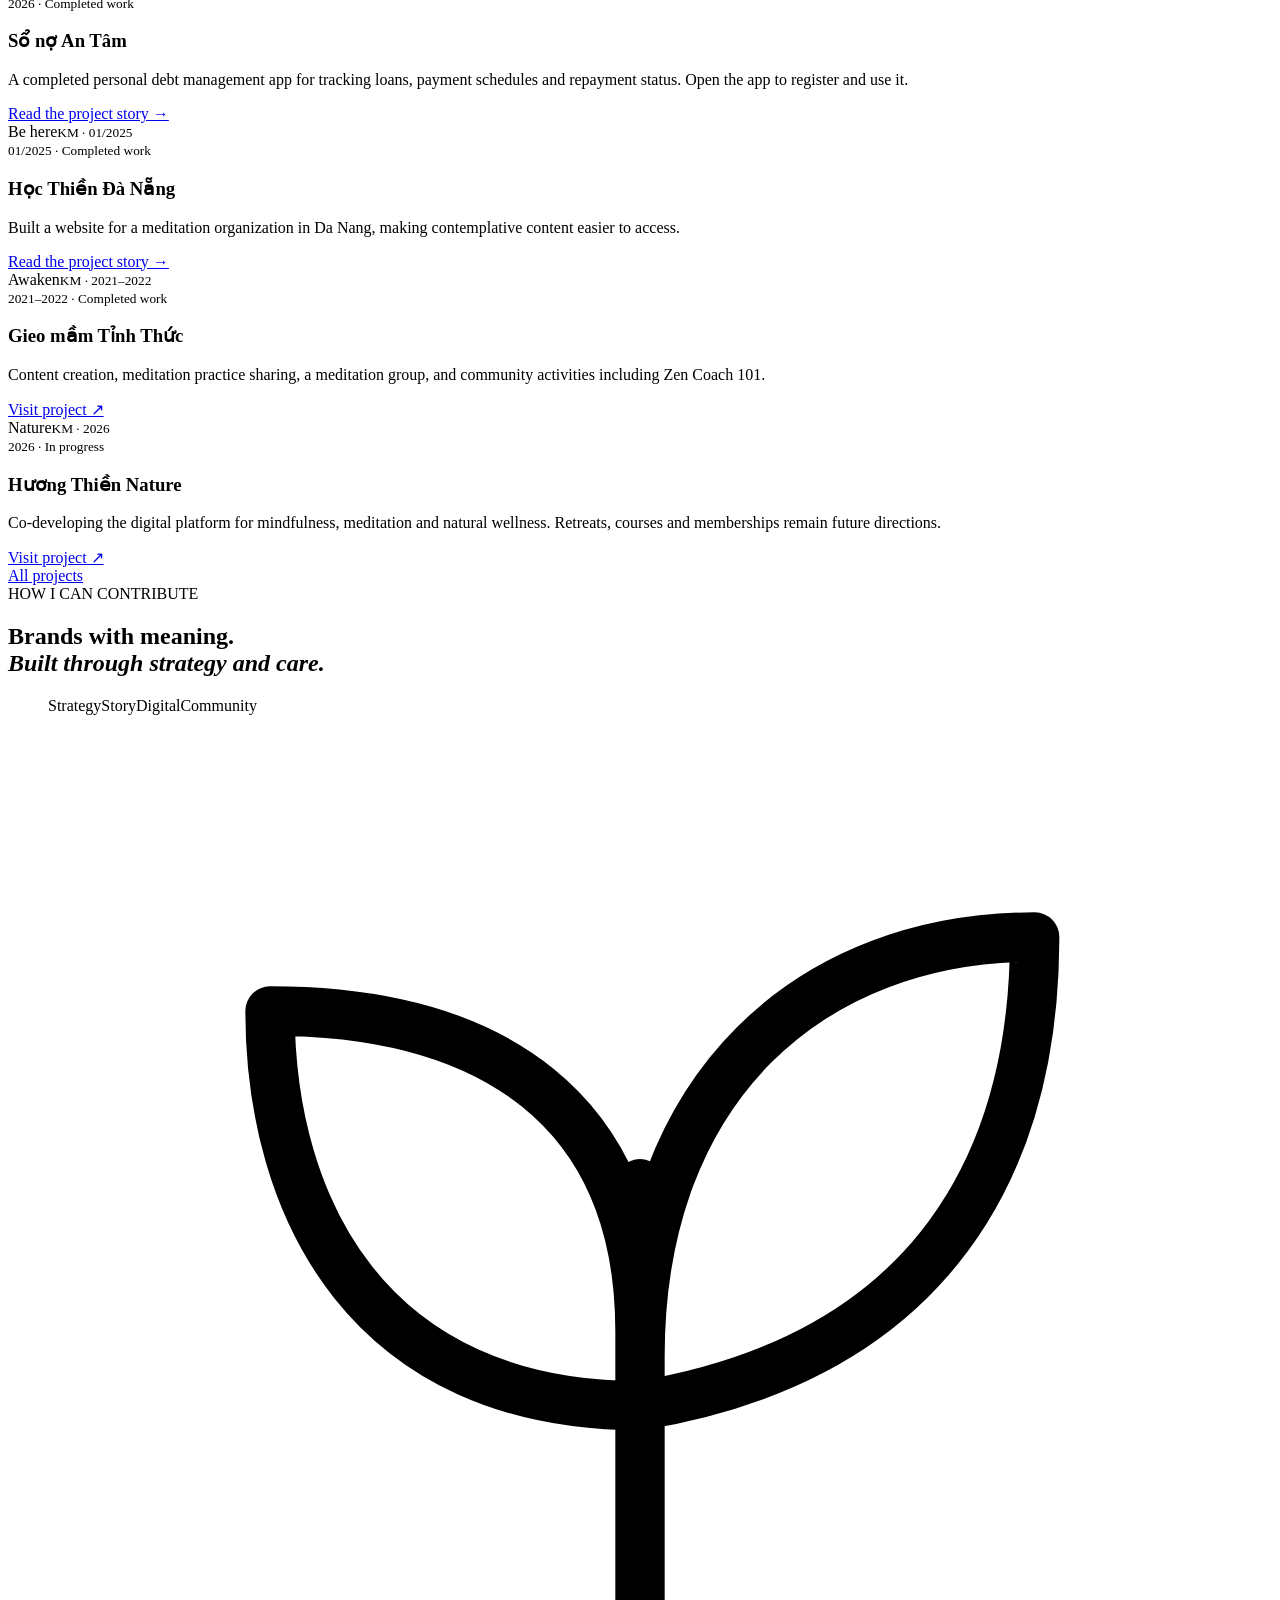
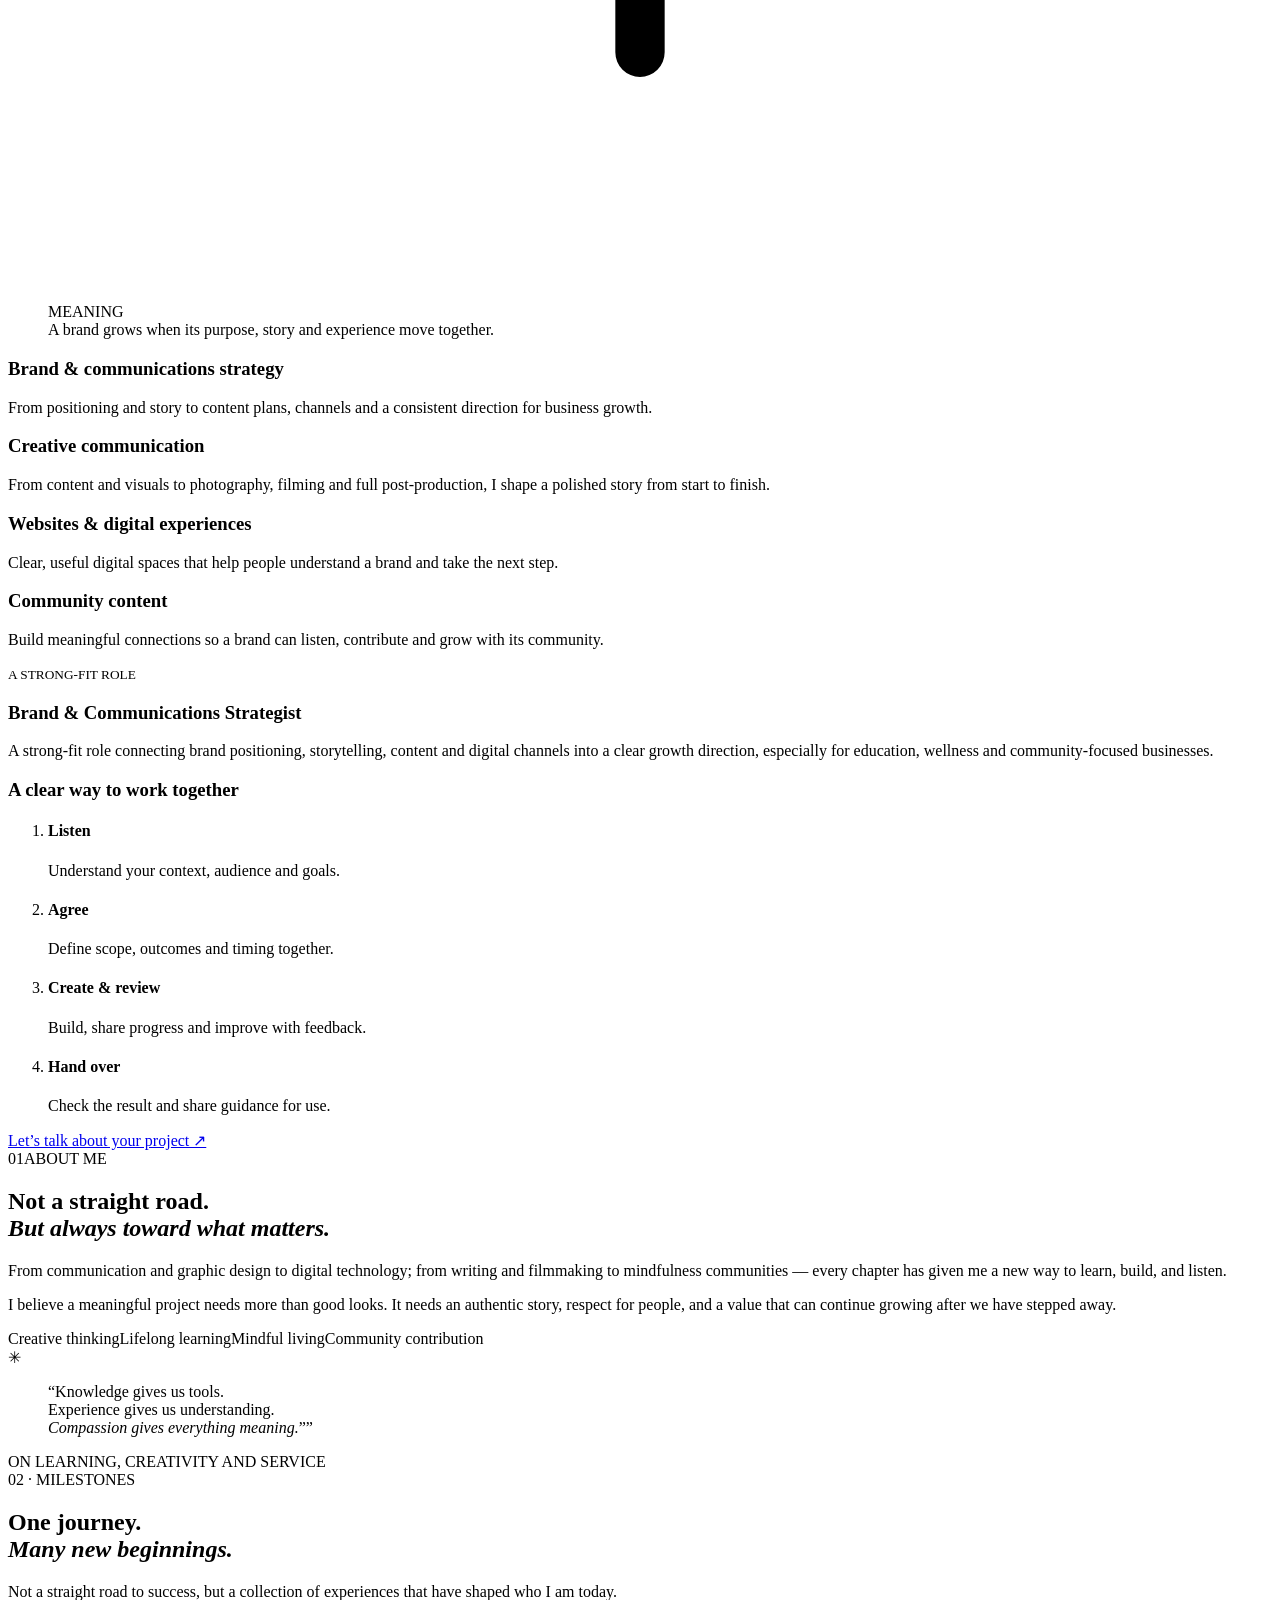
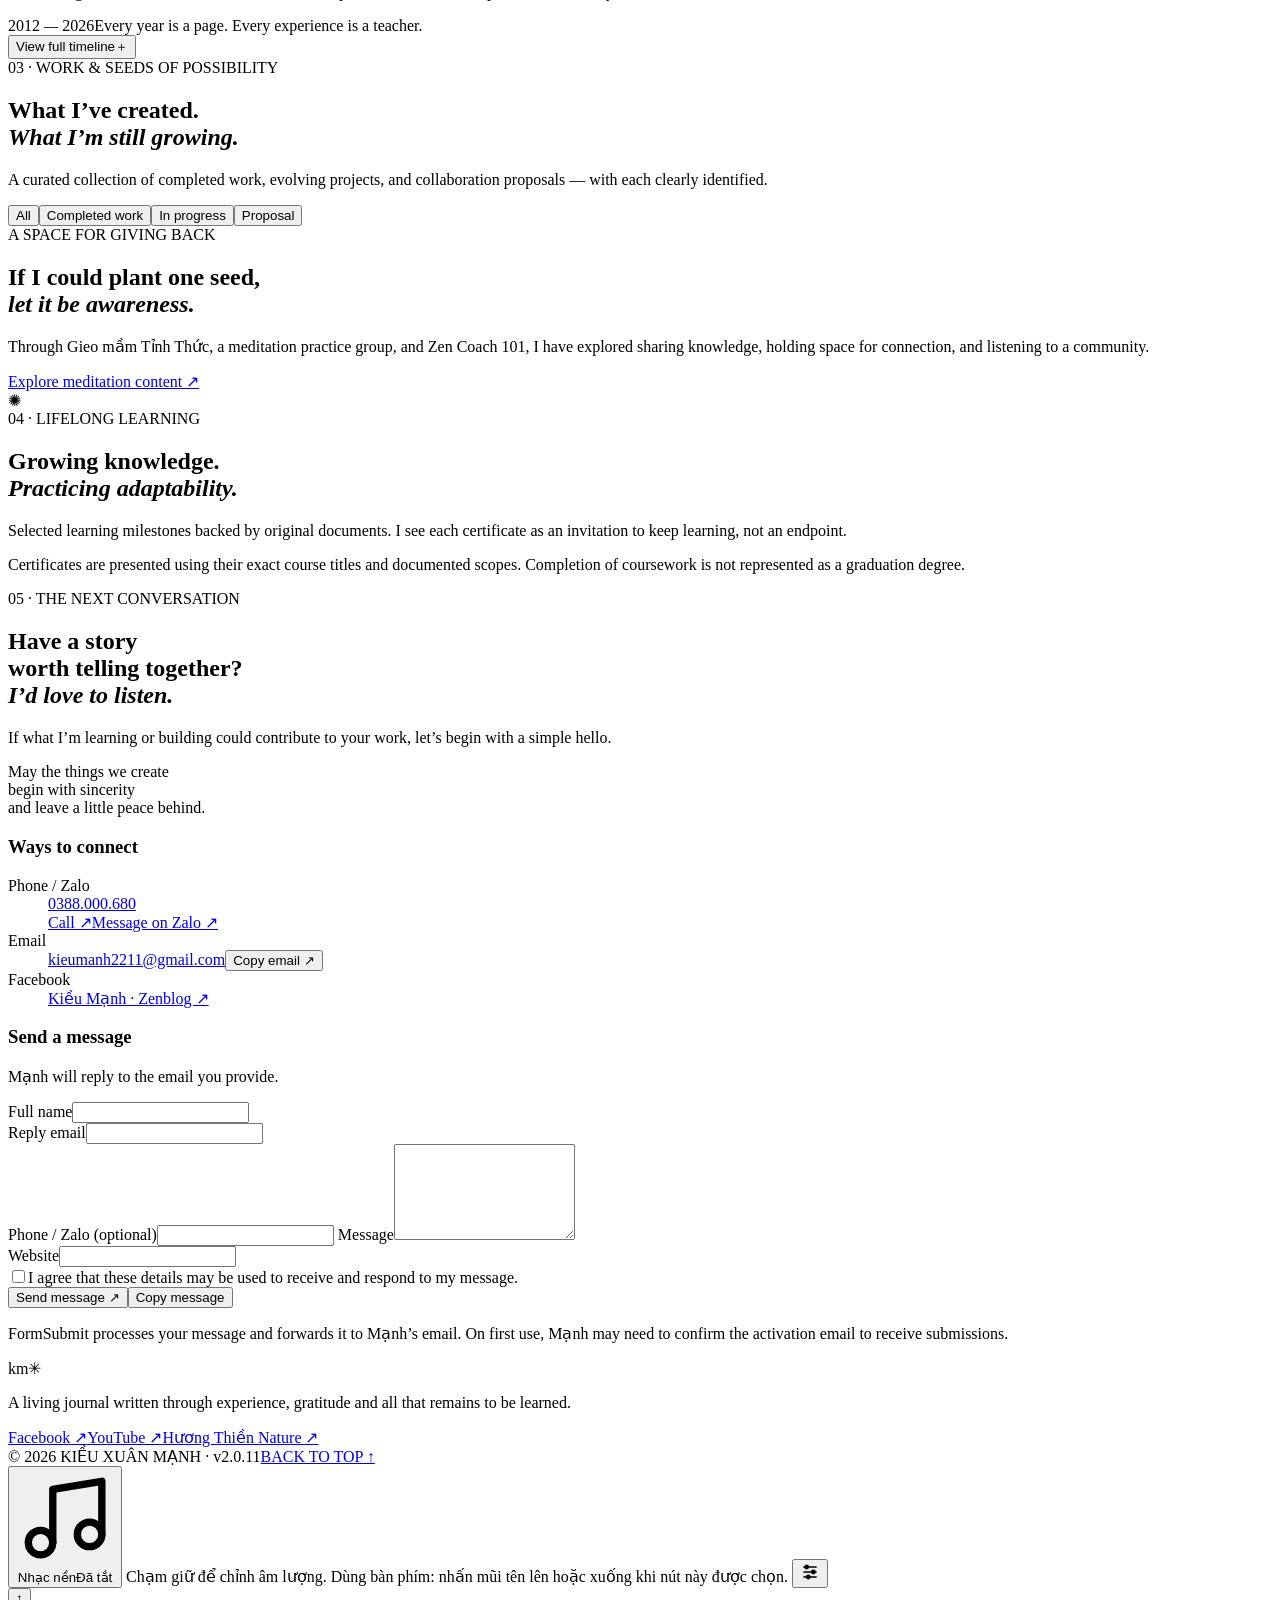
==== commit 5cc0bcb3: "Refresh Portfolio asset cache version to 2.0.11" ====
--- a/en/index.html
+++ b/en/index.html
@@ -11,10 +11,10 @@
   <meta property="og:title" content="Kiều Xuân Mạnh — Hành trình sống & kiến tạo" />
   <meta property="og:description" content="Học hỏi suốt đời. Sáng tạo có trách nhiệm. Phụng sự bằng những việc làm cụ thể." />
   <title>Kieu Xuan Manh — A Life of Learning & Creating</title>
-  <link rel="stylesheet" href="/Portfolio/styles.css?v=2.0.10" />
-  <link rel="stylesheet" href="/Portfolio/audio-player.css?v=2.0.10" />
+  <link rel="stylesheet" href="/Portfolio/styles.css?v=2.0.11" />
+  <link rel="stylesheet" href="/Portfolio/audio-player.css?v=2.0.11" />
   <link rel="icon" href="/Portfolio/assets/favicon.svg" type="image/svg+xml" />
-<link rel="stylesheet" href="/Portfolio/v2.css?v=2.0.10"><meta name="portfolio-version" content="2.0.10"><meta property="og:image" content="https://kieumanh.github.io/Portfolio/assets/kieu-manh-portrait.jpg"></head>
+<link rel="stylesheet" href="/Portfolio/v2.css?v=2.0.11"><meta name="portfolio-version" content="2.0.11"><meta property="og:image" content="https://kieumanh.github.io/Portfolio/assets/kieu-manh-portrait.jpg"></head>
 <body>
   <a class="skip-link" href="#content">Chuyển đến nội dung chính</a>
   <div class="page-progress" id="pageProgress" aria-hidden="true"></div>
@@ -126,7 +126,7 @@
       </div>
     </section>
   </main>
-  <footer class="footer"><div class="container footer-grid"><div><span class="footer-mark">km✳</span><p data-i18n="footerP">A living journal written through experience, gratitude and all that remains to be learned.</p></div><div class="footer-right"><div class="footer-social"><a href="https://www.facebook.com/kieumanh.zenblog/" target="_blank" rel="noopener noreferrer">Facebook ↗</a><a href="https://www.youtube.com/@minhtrietthiendinh" target="_blank" rel="noopener noreferrer">YouTube ↗</a><a href="https://huongthiennature.com/vi/" target="_blank" rel="noopener noreferrer">Hương Thiền Nature ↗</a></div><div class="footer-bottom"><span>© 2026 KIỀU XUÂN MẠNH · v2.0.10</span><a href="#top" data-i18n="backTop">BACK TO TOP ↑</a></div></div></div></footer>
+  <footer class="footer"><div class="container footer-grid"><div><span class="footer-mark">km✳</span><p data-i18n="footerP">A living journal written through experience, gratitude and all that remains to be learned.</p></div><div class="footer-right"><div class="footer-social"><a href="https://www.facebook.com/kieumanh.zenblog/" target="_blank" rel="noopener noreferrer">Facebook ↗</a><a href="https://www.youtube.com/@minhtrietthiendinh" target="_blank" rel="noopener noreferrer">YouTube ↗</a><a href="https://huongthiennature.com/vi/" target="_blank" rel="noopener noreferrer">Hương Thiền Nature ↗</a></div><div class="footer-bottom"><span>© 2026 KIỀU XUÂN MẠNH · v2.0.11</span><a href="#top" data-i18n="backTop">BACK TO TOP ↑</a></div></div></div></footer>
   <dialog id="certDialog" class="cert-dialog" aria-labelledby="dialogTitle"><div class="dialog-top"><strong id="dialogTitle">Chứng nhận</strong><button class="dialog-close" id="dialogClose" type="button" aria-label="Đóng">✕</button></div><img id="dialogImage" alt="" /><div class="dialog-bottom"><a id="dialogPdf" href="#" target="_blank" rel="noopener noreferrer" class="btn btn-dark">Xem PDF gốc ↗</a></div></dialog>
   <audio id="ambientAudio" src="/Portfolio/assets/hiro-background.mp3" preload="none" loop></audio>
   <div class="music-controls" id="musicControls" data-tone="dark">
@@ -140,8 +140,8 @@
   <div id="volumePanel" class="volume-panel" hidden><div class="volume-heading"><label for="musicVolume" id="volumeLabel">Âm lượng</label><output id="volumeValue" for="musicVolume">34%</output></div><input id="musicVolume" type="range" min="0" max="100" step="1" value="34" aria-valuetext="34%" /></div>
   </div>
   <button id="backToTop" type="button" class="back-to-top" aria-label="Về đầu trang" aria-hidden="true" tabindex="-1" title="Về đầu trang">↑</button>
-  <script src="/Portfolio/script.js?v=2.0.10" defer></script>
-  <script src="/Portfolio/audio-player.js?v=2.0.10" defer></script>
-  <script src="/Portfolio/contact-form.js?v=2.0.10" defer></script>
+  <script src="/Portfolio/script.js?v=2.0.11" defer></script>
+  <script src="/Portfolio/audio-player.js?v=2.0.11" defer></script>
+  <script src="/Portfolio/contact-form.js?v=2.0.11" defer></script>
 </body>
 </html>
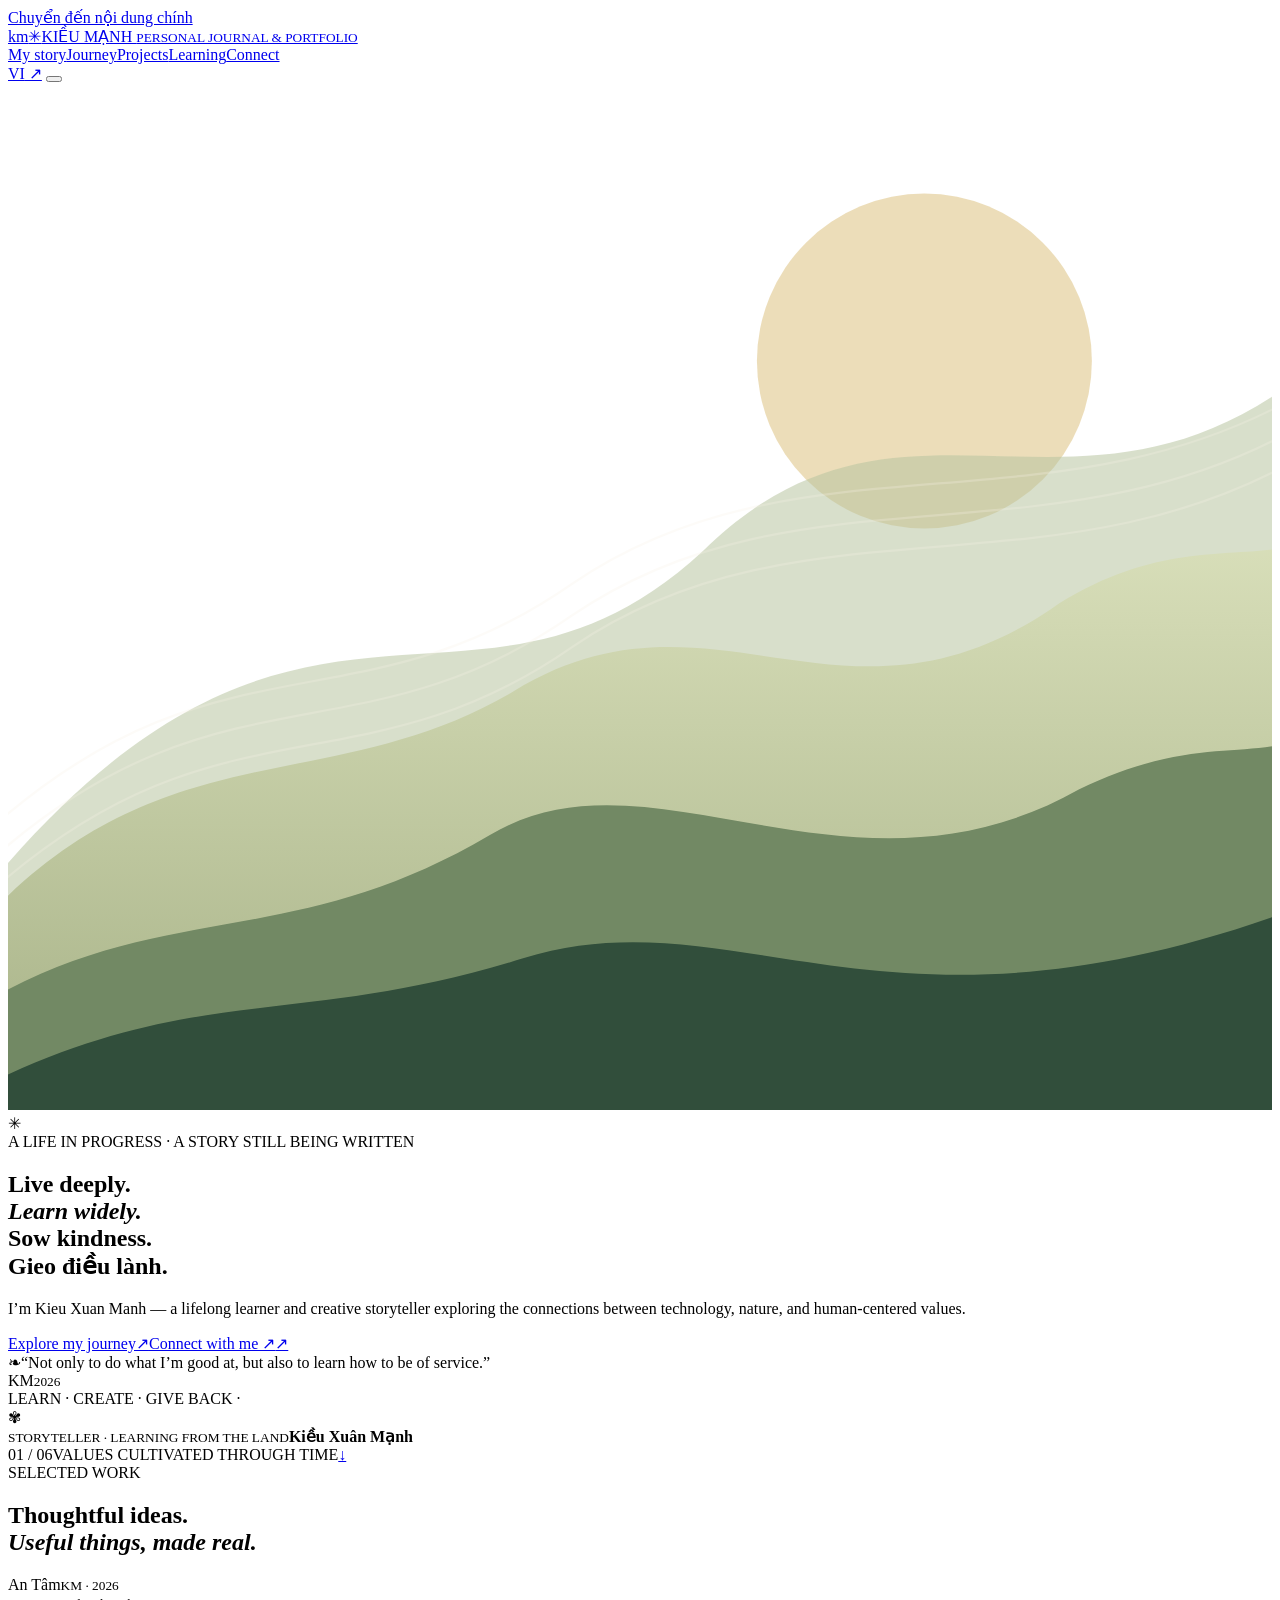
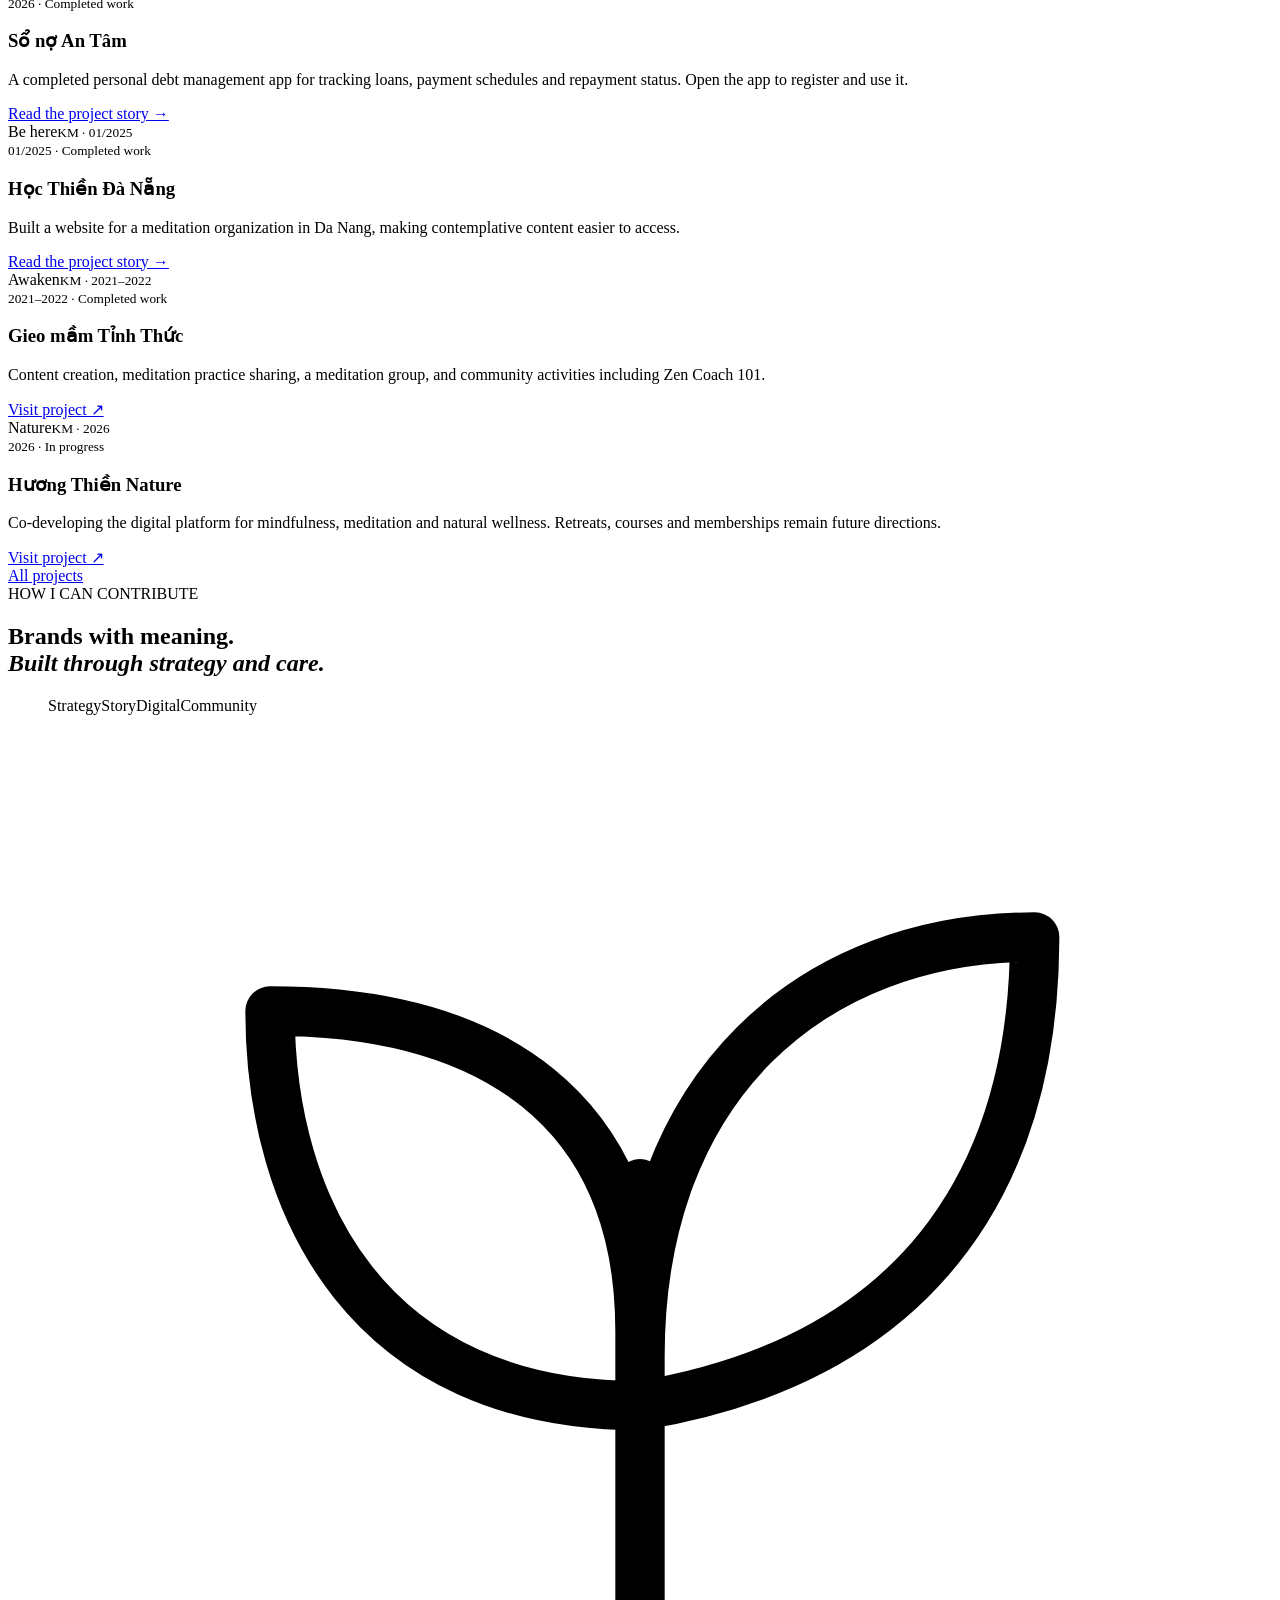
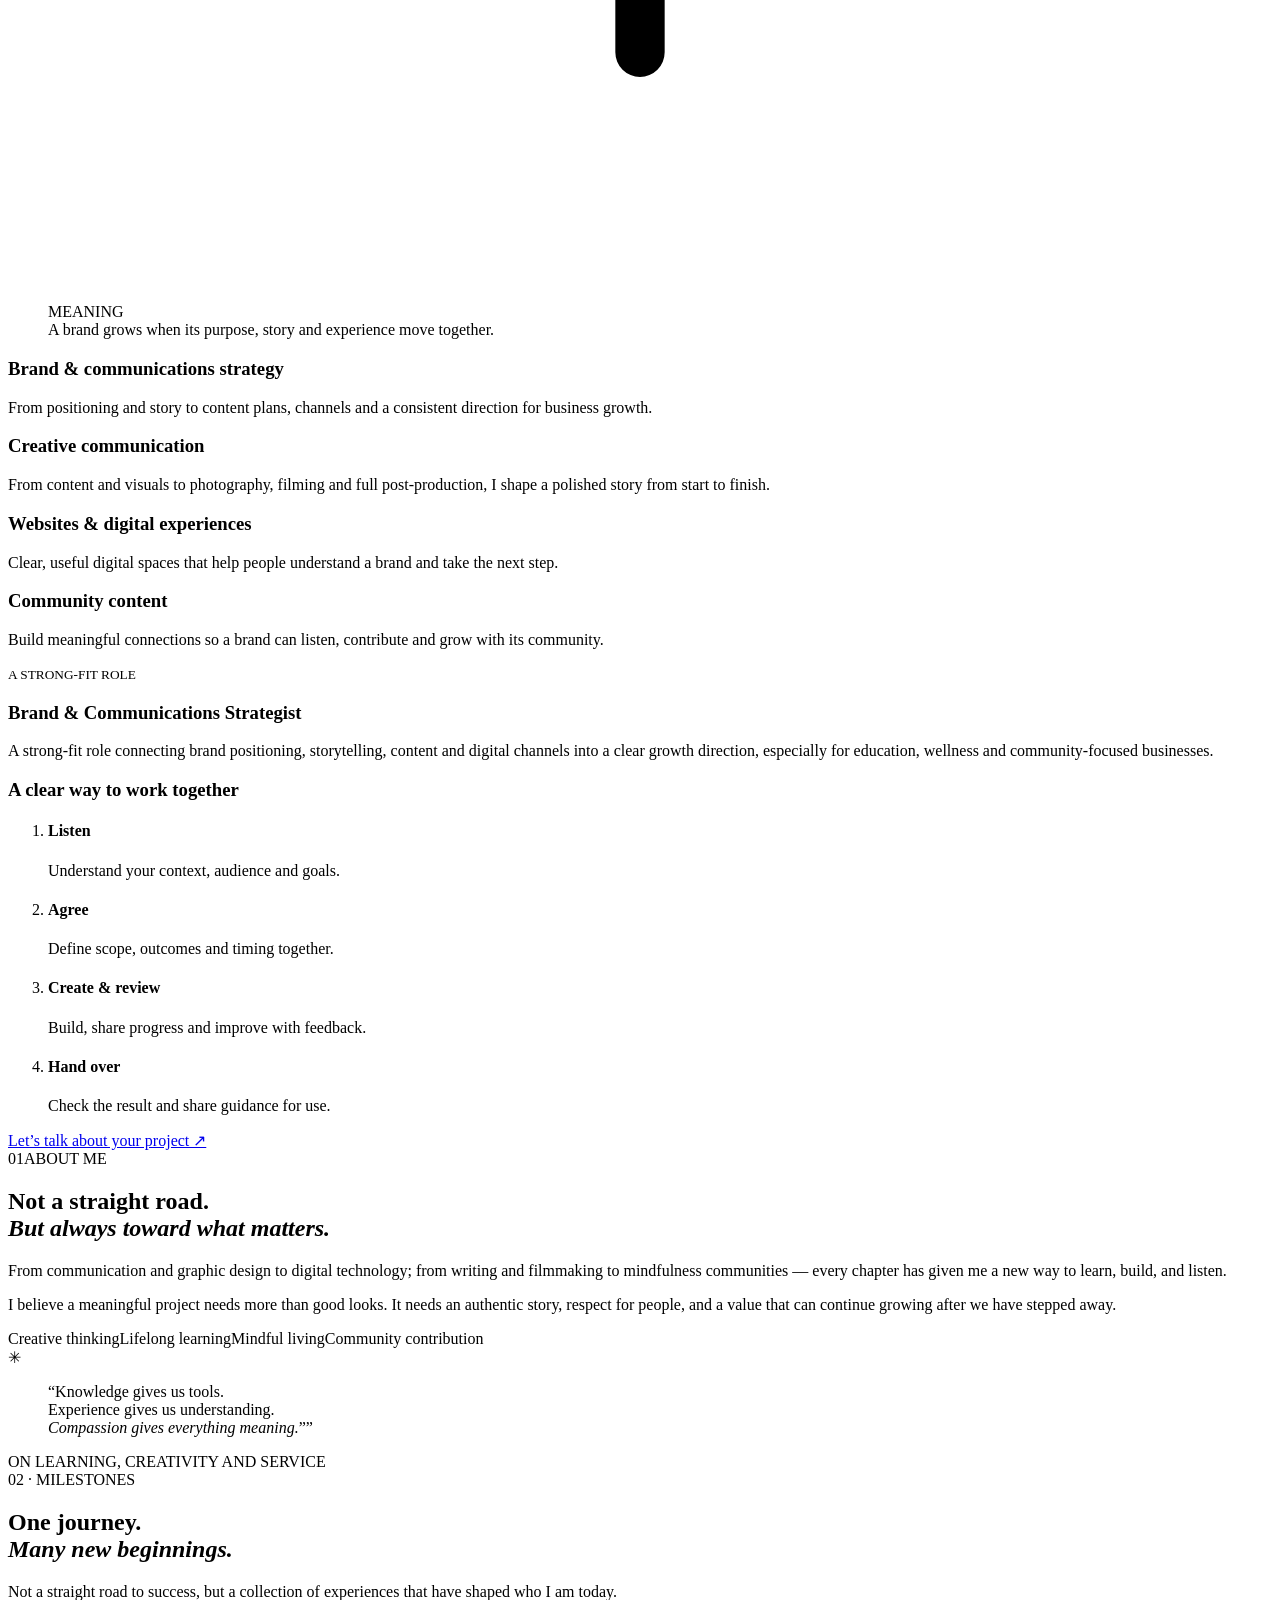
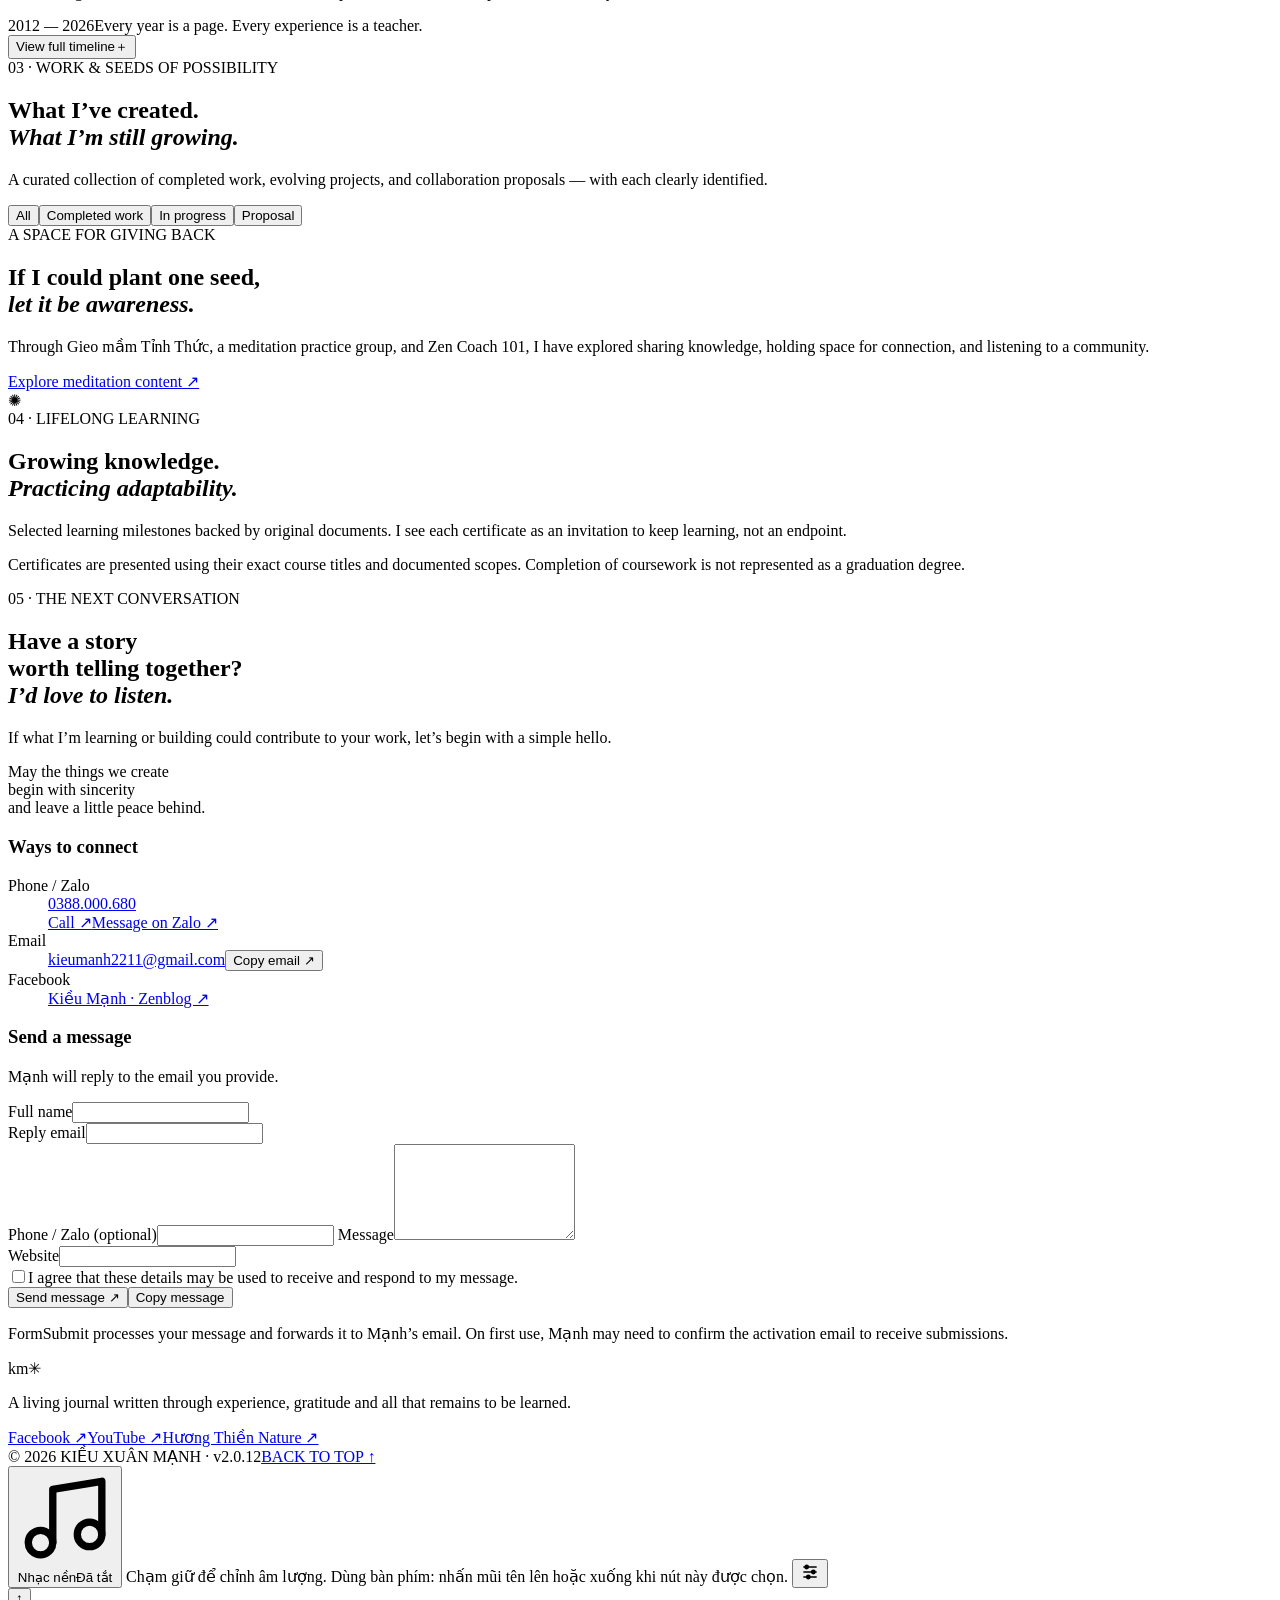
==== commit a6d091e3: "Preserve background music during internal navigation" ====
--- a/en/index.html
+++ b/en/index.html
@@ -11,10 +11,10 @@
   <meta property="og:title" content="Kiều Xuân Mạnh — Hành trình sống & kiến tạo" />
   <meta property="og:description" content="Học hỏi suốt đời. Sáng tạo có trách nhiệm. Phụng sự bằng những việc làm cụ thể." />
   <title>Kieu Xuan Manh — A Life of Learning & Creating</title>
-  <link rel="stylesheet" href="/Portfolio/styles.css?v=2.0.11" />
-  <link rel="stylesheet" href="/Portfolio/audio-player.css?v=2.0.11" />
+  <link rel="stylesheet" href="/Portfolio/styles.css?v=2.0.12" />
+  <link rel="stylesheet" href="/Portfolio/audio-player.css?v=2.0.12" />
   <link rel="icon" href="/Portfolio/assets/favicon.svg" type="image/svg+xml" />
-<link rel="stylesheet" href="/Portfolio/v2.css?v=2.0.11"><meta name="portfolio-version" content="2.0.11"><meta property="og:image" content="https://kieumanh.github.io/Portfolio/assets/kieu-manh-portrait.jpg"></head>
+<link rel="stylesheet" href="/Portfolio/v2.css?v=2.0.12"><meta name="portfolio-version" content="2.0.12"><meta property="og:image" content="https://kieumanh.github.io/Portfolio/assets/kieu-manh-portrait.jpg"></head>
 <body>
   <a class="skip-link" href="#content">Chuyển đến nội dung chính</a>
   <div class="page-progress" id="pageProgress" aria-hidden="true"></div>
@@ -126,7 +126,7 @@
       </div>
     </section>
   </main>
-  <footer class="footer"><div class="container footer-grid"><div><span class="footer-mark">km✳</span><p data-i18n="footerP">A living journal written through experience, gratitude and all that remains to be learned.</p></div><div class="footer-right"><div class="footer-social"><a href="https://www.facebook.com/kieumanh.zenblog/" target="_blank" rel="noopener noreferrer">Facebook ↗</a><a href="https://www.youtube.com/@minhtrietthiendinh" target="_blank" rel="noopener noreferrer">YouTube ↗</a><a href="https://huongthiennature.com/vi/" target="_blank" rel="noopener noreferrer">Hương Thiền Nature ↗</a></div><div class="footer-bottom"><span>© 2026 KIỀU XUÂN MẠNH · v2.0.11</span><a href="#top" data-i18n="backTop">BACK TO TOP ↑</a></div></div></div></footer>
+  <footer class="footer"><div class="container footer-grid"><div><span class="footer-mark">km✳</span><p data-i18n="footerP">A living journal written through experience, gratitude and all that remains to be learned.</p></div><div class="footer-right"><div class="footer-social"><a href="https://www.facebook.com/kieumanh.zenblog/" target="_blank" rel="noopener noreferrer">Facebook ↗</a><a href="https://www.youtube.com/@minhtrietthiendinh" target="_blank" rel="noopener noreferrer">YouTube ↗</a><a href="https://huongthiennature.com/vi/" target="_blank" rel="noopener noreferrer">Hương Thiền Nature ↗</a></div><div class="footer-bottom"><span>© 2026 KIỀU XUÂN MẠNH · v2.0.12</span><a href="#top" data-i18n="backTop">BACK TO TOP ↑</a></div></div></div></footer>
   <dialog id="certDialog" class="cert-dialog" aria-labelledby="dialogTitle"><div class="dialog-top"><strong id="dialogTitle">Chứng nhận</strong><button class="dialog-close" id="dialogClose" type="button" aria-label="Đóng">✕</button></div><img id="dialogImage" alt="" /><div class="dialog-bottom"><a id="dialogPdf" href="#" target="_blank" rel="noopener noreferrer" class="btn btn-dark">Xem PDF gốc ↗</a></div></dialog>
   <audio id="ambientAudio" src="/Portfolio/assets/hiro-background.mp3" preload="none" loop></audio>
   <div class="music-controls" id="musicControls" data-tone="dark">
@@ -140,8 +140,8 @@
   <div id="volumePanel" class="volume-panel" hidden><div class="volume-heading"><label for="musicVolume" id="volumeLabel">Âm lượng</label><output id="volumeValue" for="musicVolume">34%</output></div><input id="musicVolume" type="range" min="0" max="100" step="1" value="34" aria-valuetext="34%" /></div>
   </div>
   <button id="backToTop" type="button" class="back-to-top" aria-label="Về đầu trang" aria-hidden="true" tabindex="-1" title="Về đầu trang">↑</button>
-  <script src="/Portfolio/script.js?v=2.0.11" defer></script>
-  <script src="/Portfolio/audio-player.js?v=2.0.11" defer></script>
-  <script src="/Portfolio/contact-form.js?v=2.0.11" defer></script>
+  <script src="/Portfolio/script.js?v=2.0.12" defer></script>
+  <script src="/Portfolio/audio-player.js?v=2.0.12" defer></script>
+  <script src="/Portfolio/contact-form.js?v=2.0.12" defer></script>
 </body>
 </html>
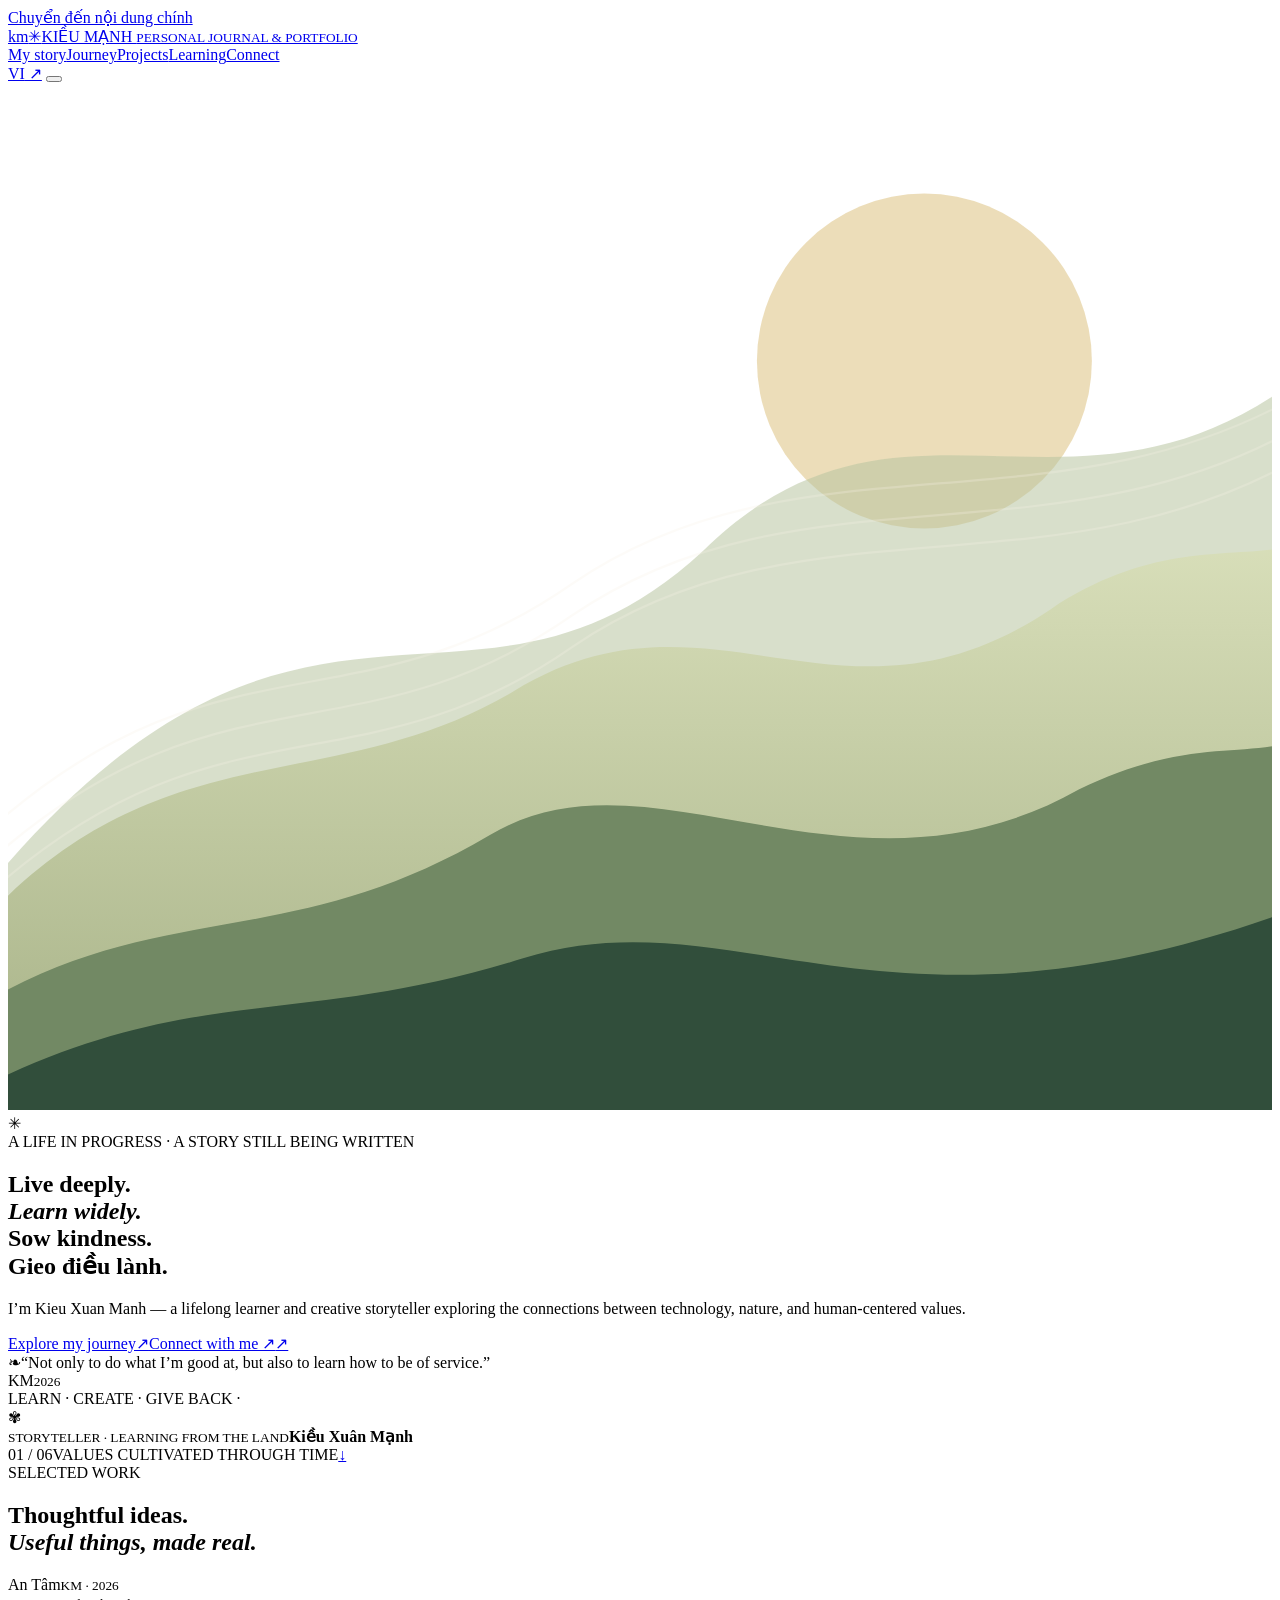
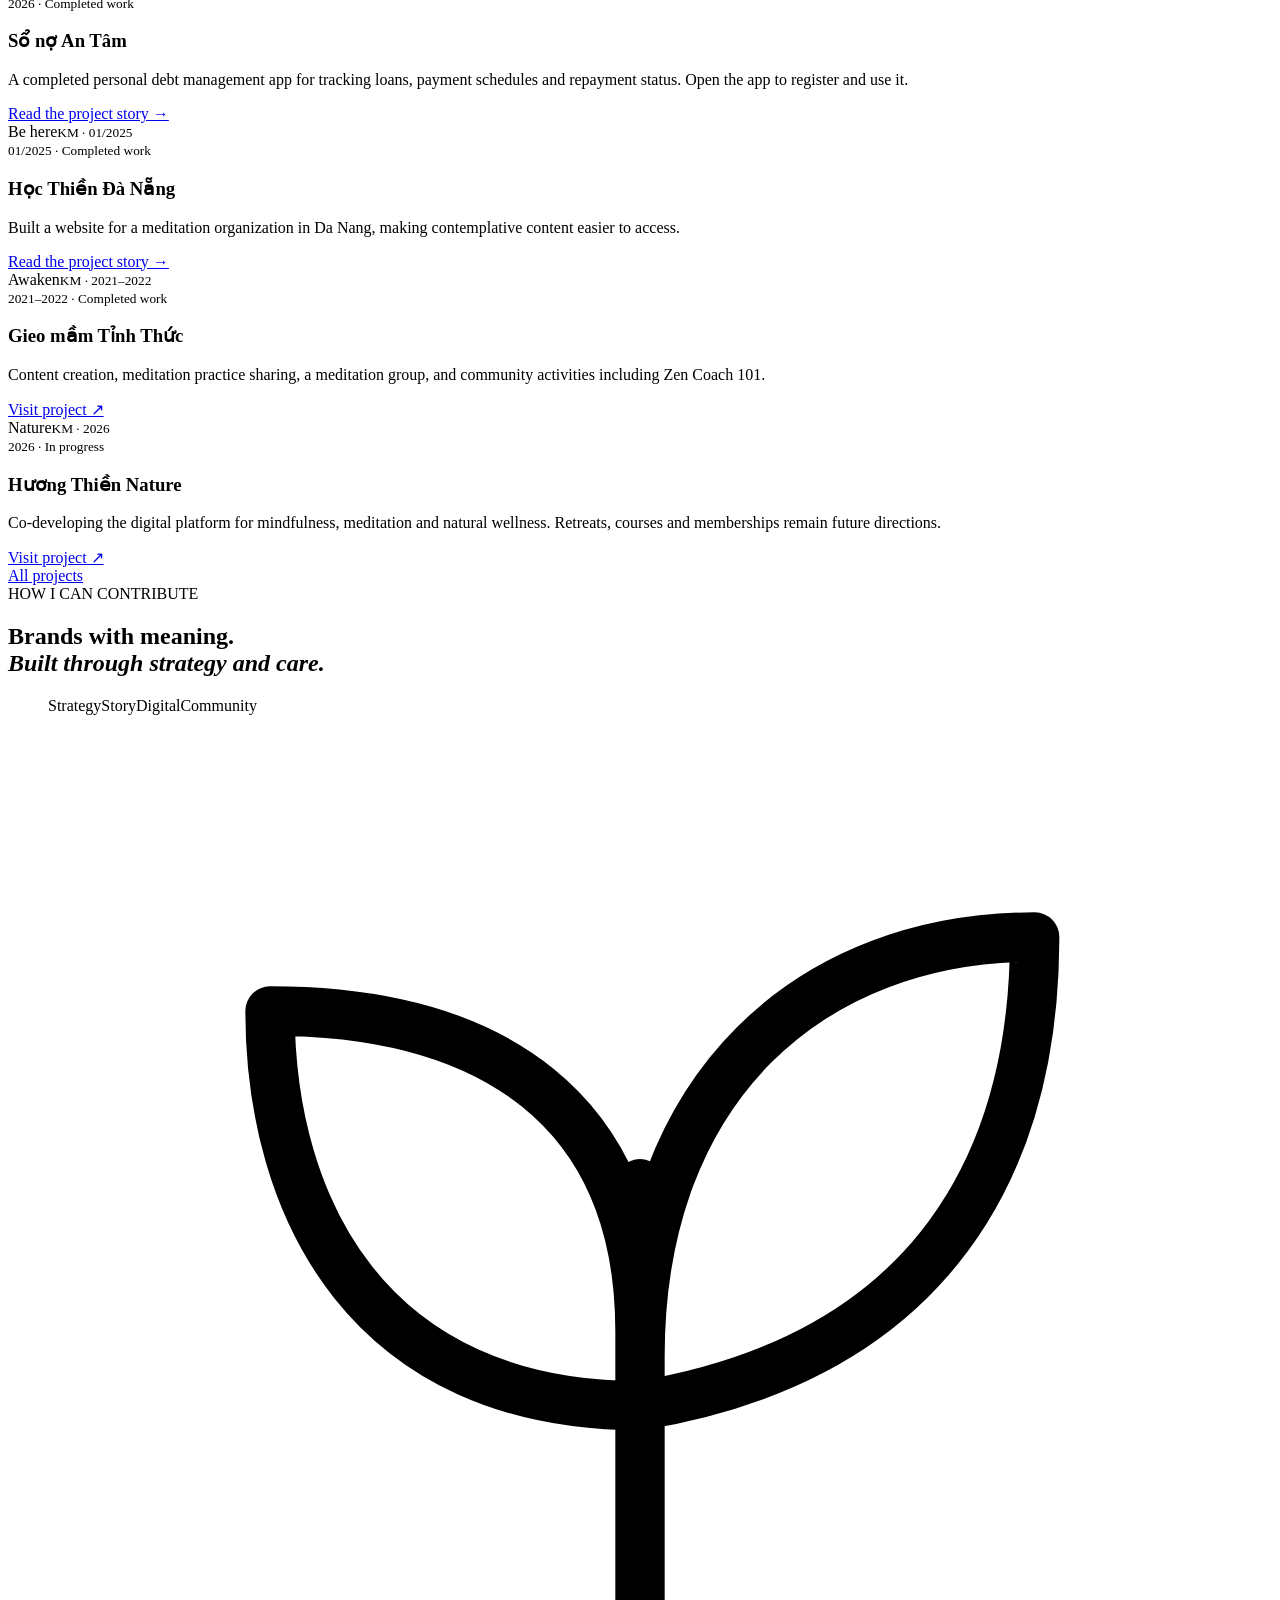
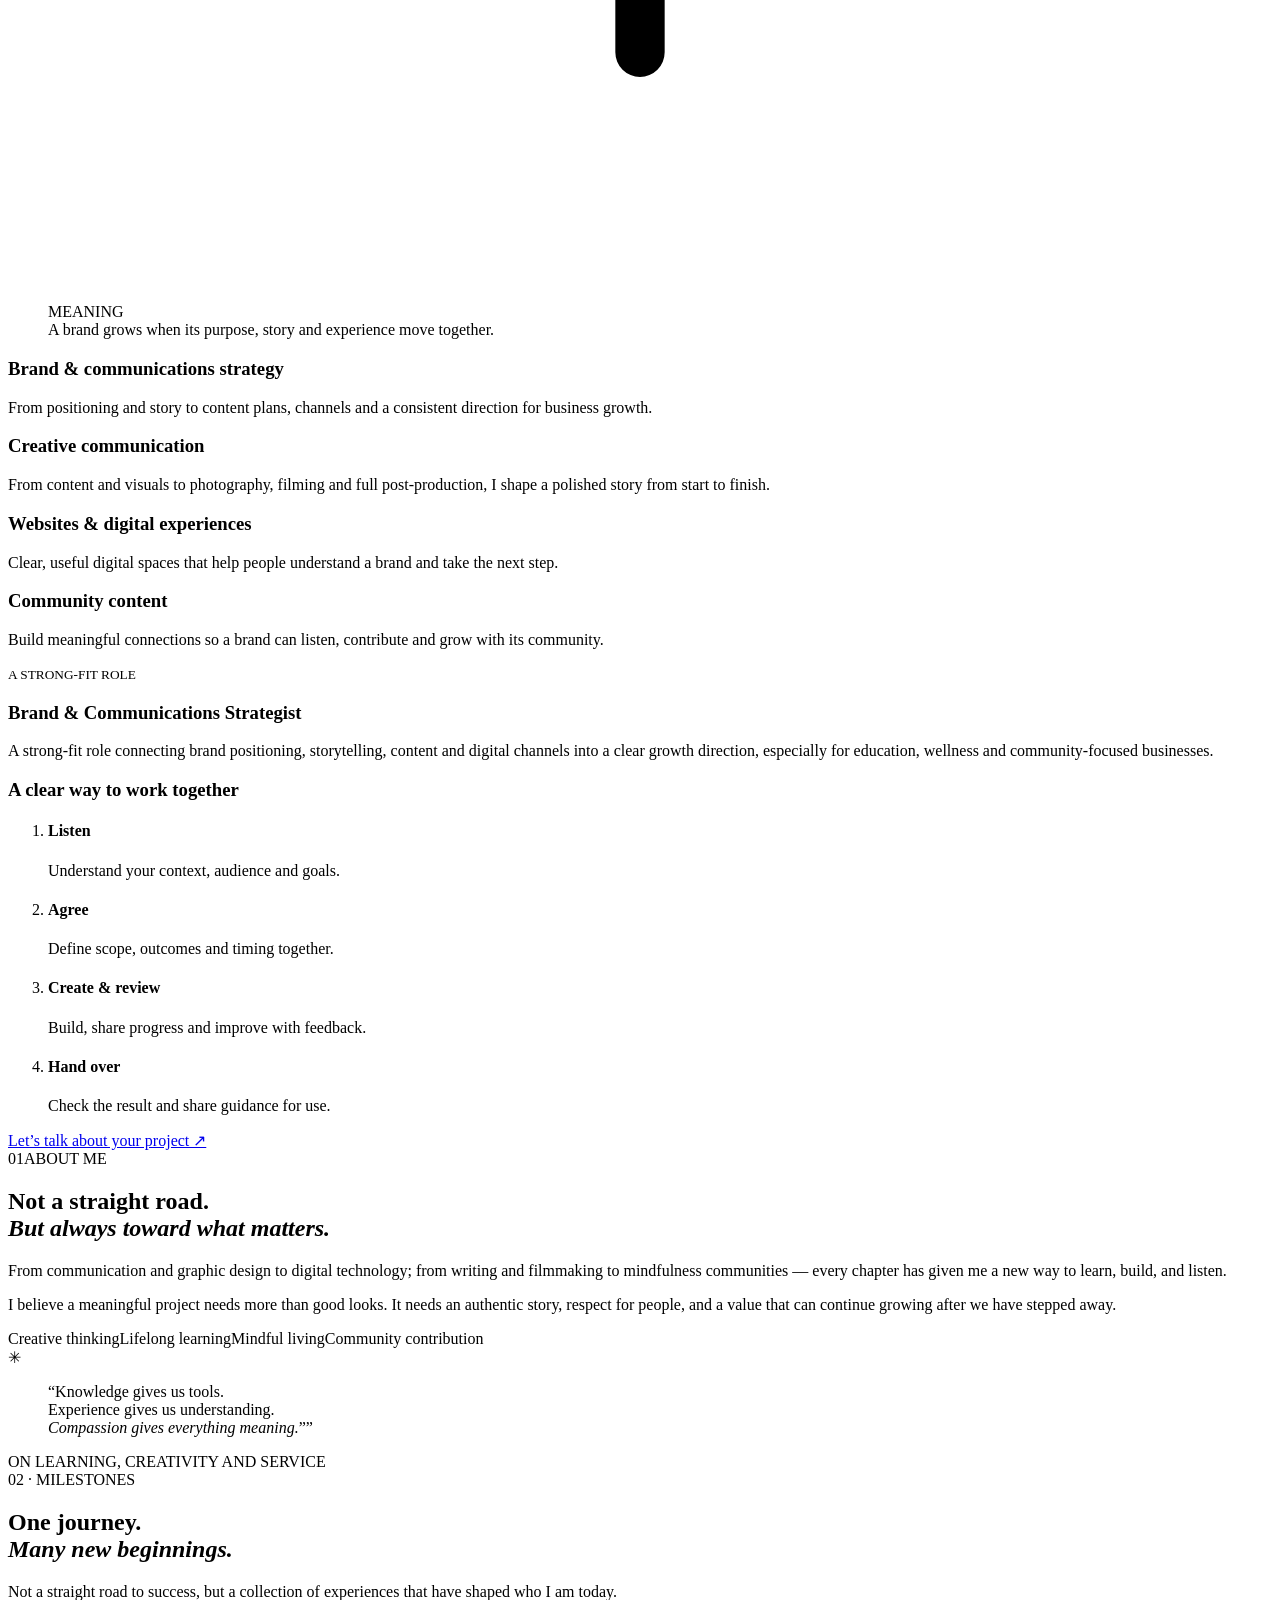
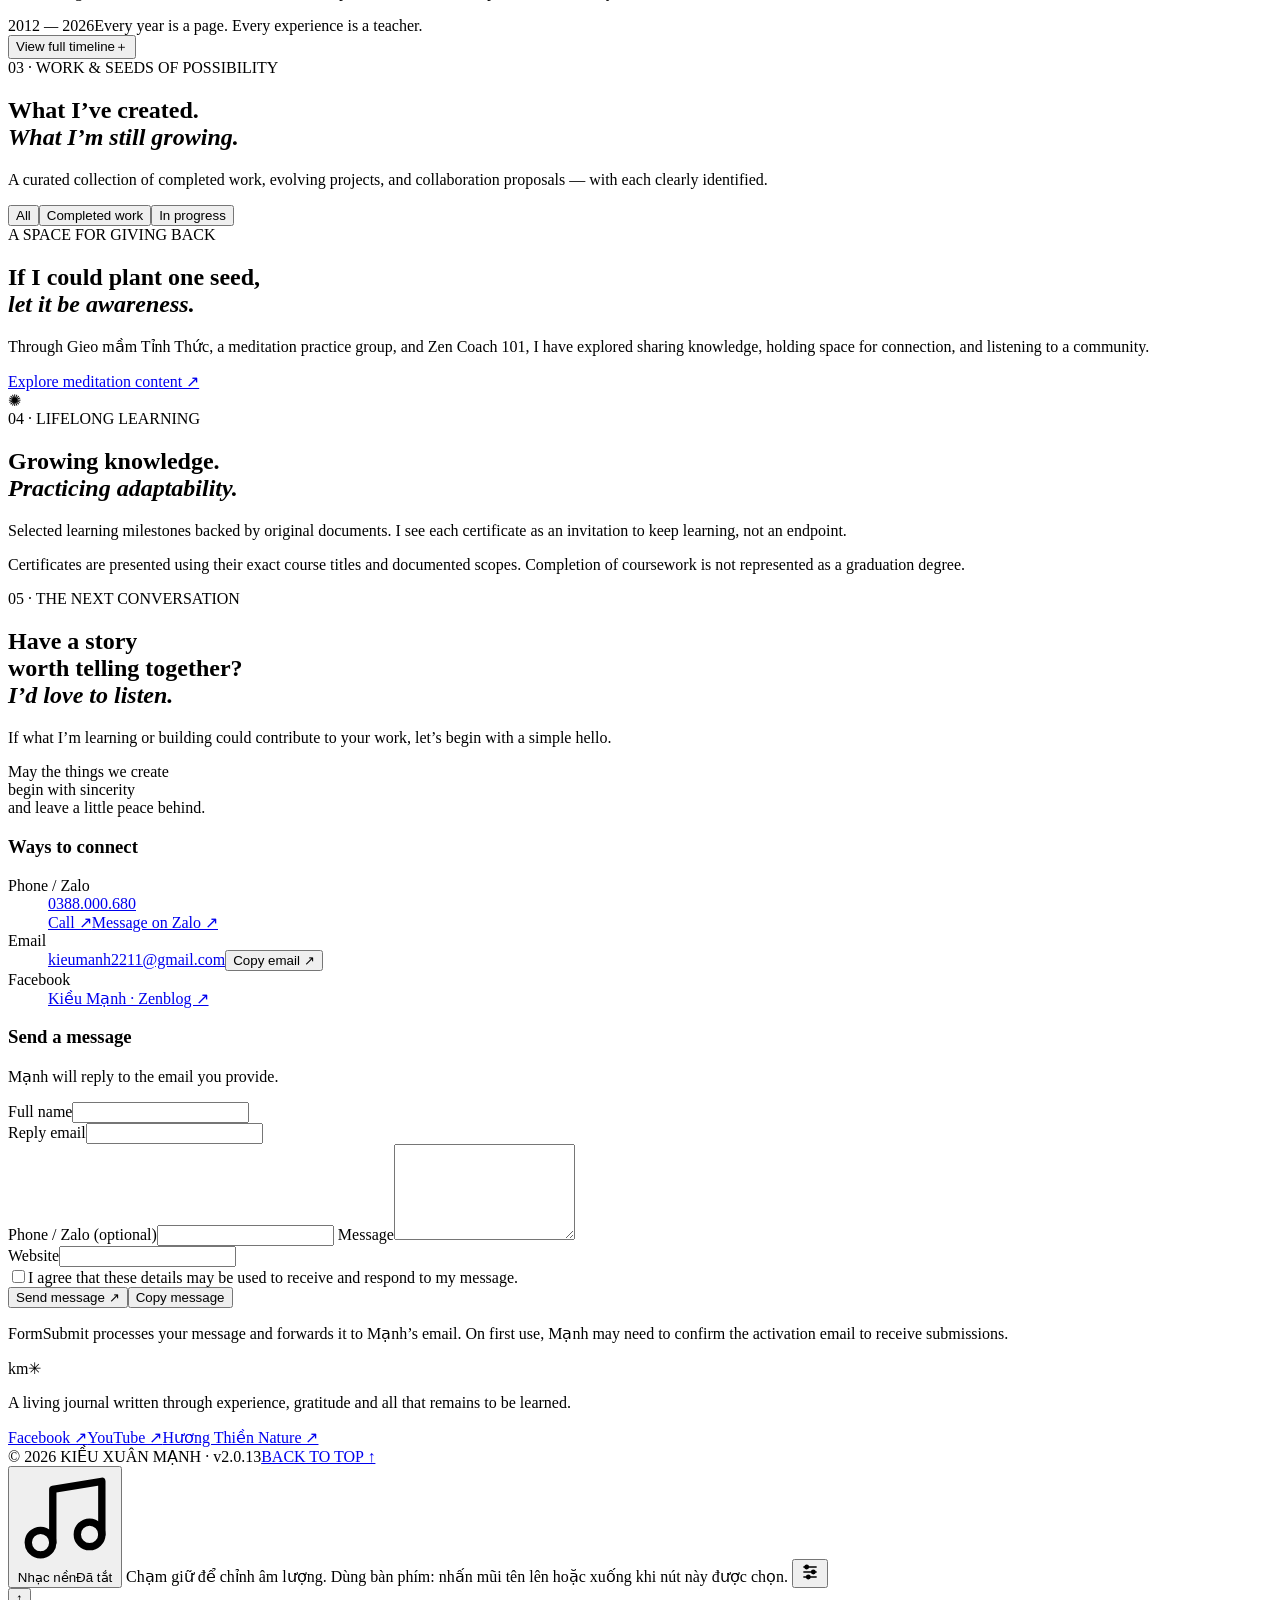
==== commit ee4c8aa7: "Temporarily hide proposal filter in English portfolio" ====
--- a/en/index.html
+++ b/en/index.html
@@ -11,10 +11,10 @@
   <meta property="og:title" content="Kiều Xuân Mạnh — Hành trình sống & kiến tạo" />
   <meta property="og:description" content="Học hỏi suốt đời. Sáng tạo có trách nhiệm. Phụng sự bằng những việc làm cụ thể." />
   <title>Kieu Xuan Manh — A Life of Learning & Creating</title>
-  <link rel="stylesheet" href="/Portfolio/styles.css?v=2.0.12" />
-  <link rel="stylesheet" href="/Portfolio/audio-player.css?v=2.0.12" />
+  <link rel="stylesheet" href="/Portfolio/styles.css?v=2.0.13" />
+  <link rel="stylesheet" href="/Portfolio/audio-player.css?v=2.0.13" />
   <link rel="icon" href="/Portfolio/assets/favicon.svg" type="image/svg+xml" />
-<link rel="stylesheet" href="/Portfolio/v2.css?v=2.0.12"><meta name="portfolio-version" content="2.0.12"><meta property="og:image" content="https://kieumanh.github.io/Portfolio/assets/kieu-manh-portrait.jpg"></head>
+<link rel="stylesheet" href="/Portfolio/v2.css?v=2.0.13"><meta name="portfolio-version" content="2.0.13"><meta property="og:image" content="https://kieumanh.github.io/Portfolio/assets/kieu-manh-portrait.jpg"></head>
 <body>
   <a class="skip-link" href="#content">Chuyển đến nội dung chính</a>
   <div class="page-progress" id="pageProgress" aria-hidden="true"></div>
@@ -77,7 +77,7 @@
 
     <section class="section project-section" id="projects">
       <div class="container"><div class="section-head"><div><div class="eyebrow dark"><span class="eyebrow-line"></span><span data-i18n="projectKicker">03 · WORK & SEEDS OF POSSIBILITY</span></div><h2 class="display-title" data-i18n-html="projectTitle">What I’ve created.<br><em>What I’m still growing.</em></em></h2></div><p class="section-intro" data-i18n="projectIntro">A curated collection of completed work, evolving projects, and collaboration proposals — with each clearly identified.</p></div>
-        <div class="filters" role="group" aria-label="Lọc dự án" id="projectFilters"><button type="button" class="filter active" data-filter="all" aria-pressed="true" data-i18n="filterAll">All</button><button type="button" class="filter" data-filter="done" aria-pressed="false" data-i18n="filterDone">Completed work</button><button type="button" class="filter" data-filter="growing" aria-pressed="false" data-i18n="filterGrowing">In progress</button><button type="button" class="filter" data-filter="proposal" aria-pressed="false" data-i18n="filterProposal">Proposal</button></div>
+        <div class="filters" role="group" aria-label="Lọc dự án" id="projectFilters"><button type="button" class="filter active" data-filter="all" aria-pressed="true" data-i18n="filterAll">All</button><button type="button" class="filter" data-filter="done" aria-pressed="false" data-i18n="filterDone">Completed work</button><button type="button" class="filter" data-filter="growing" aria-pressed="false" data-i18n="filterGrowing">In progress</button></div>
         <div class="projects-grid" id="projectsGrid"></div>
       </div>
     </section>
@@ -126,7 +126,7 @@
       </div>
     </section>
   </main>
-  <footer class="footer"><div class="container footer-grid"><div><span class="footer-mark">km✳</span><p data-i18n="footerP">A living journal written through experience, gratitude and all that remains to be learned.</p></div><div class="footer-right"><div class="footer-social"><a href="https://www.facebook.com/kieumanh.zenblog/" target="_blank" rel="noopener noreferrer">Facebook ↗</a><a href="https://www.youtube.com/@minhtrietthiendinh" target="_blank" rel="noopener noreferrer">YouTube ↗</a><a href="https://huongthiennature.com/vi/" target="_blank" rel="noopener noreferrer">Hương Thiền Nature ↗</a></div><div class="footer-bottom"><span>© 2026 KIỀU XUÂN MẠNH · v2.0.12</span><a href="#top" data-i18n="backTop">BACK TO TOP ↑</a></div></div></div></footer>
+  <footer class="footer"><div class="container footer-grid"><div><span class="footer-mark">km✳</span><p data-i18n="footerP">A living journal written through experience, gratitude and all that remains to be learned.</p></div><div class="footer-right"><div class="footer-social"><a href="https://www.facebook.com/kieumanh.zenblog/" target="_blank" rel="noopener noreferrer">Facebook ↗</a><a href="https://www.youtube.com/@minhtrietthiendinh" target="_blank" rel="noopener noreferrer">YouTube ↗</a><a href="https://huongthiennature.com/vi/" target="_blank" rel="noopener noreferrer">Hương Thiền Nature ↗</a></div><div class="footer-bottom"><span>© 2026 KIỀU XUÂN MẠNH · v2.0.13</span><a href="#top" data-i18n="backTop">BACK TO TOP ↑</a></div></div></div></footer>
   <dialog id="certDialog" class="cert-dialog" aria-labelledby="dialogTitle"><div class="dialog-top"><strong id="dialogTitle">Chứng nhận</strong><button class="dialog-close" id="dialogClose" type="button" aria-label="Đóng">✕</button></div><img id="dialogImage" alt="" /><div class="dialog-bottom"><a id="dialogPdf" href="#" target="_blank" rel="noopener noreferrer" class="btn btn-dark">Xem PDF gốc ↗</a></div></dialog>
   <audio id="ambientAudio" src="/Portfolio/assets/hiro-background.mp3" preload="none" loop></audio>
   <div class="music-controls" id="musicControls" data-tone="dark">
@@ -140,8 +140,8 @@
   <div id="volumePanel" class="volume-panel" hidden><div class="volume-heading"><label for="musicVolume" id="volumeLabel">Âm lượng</label><output id="volumeValue" for="musicVolume">34%</output></div><input id="musicVolume" type="range" min="0" max="100" step="1" value="34" aria-valuetext="34%" /></div>
   </div>
   <button id="backToTop" type="button" class="back-to-top" aria-label="Về đầu trang" aria-hidden="true" tabindex="-1" title="Về đầu trang">↑</button>
-  <script src="/Portfolio/script.js?v=2.0.12" defer></script>
-  <script src="/Portfolio/audio-player.js?v=2.0.12" defer></script>
-  <script src="/Portfolio/contact-form.js?v=2.0.12" defer></script>
+  <script src="/Portfolio/script.js?v=2.0.13" defer></script>
+  <script src="/Portfolio/audio-player.js?v=2.0.13" defer></script>
+  <script src="/Portfolio/contact-form.js?v=2.0.13" defer></script>
 </body>
 </html>
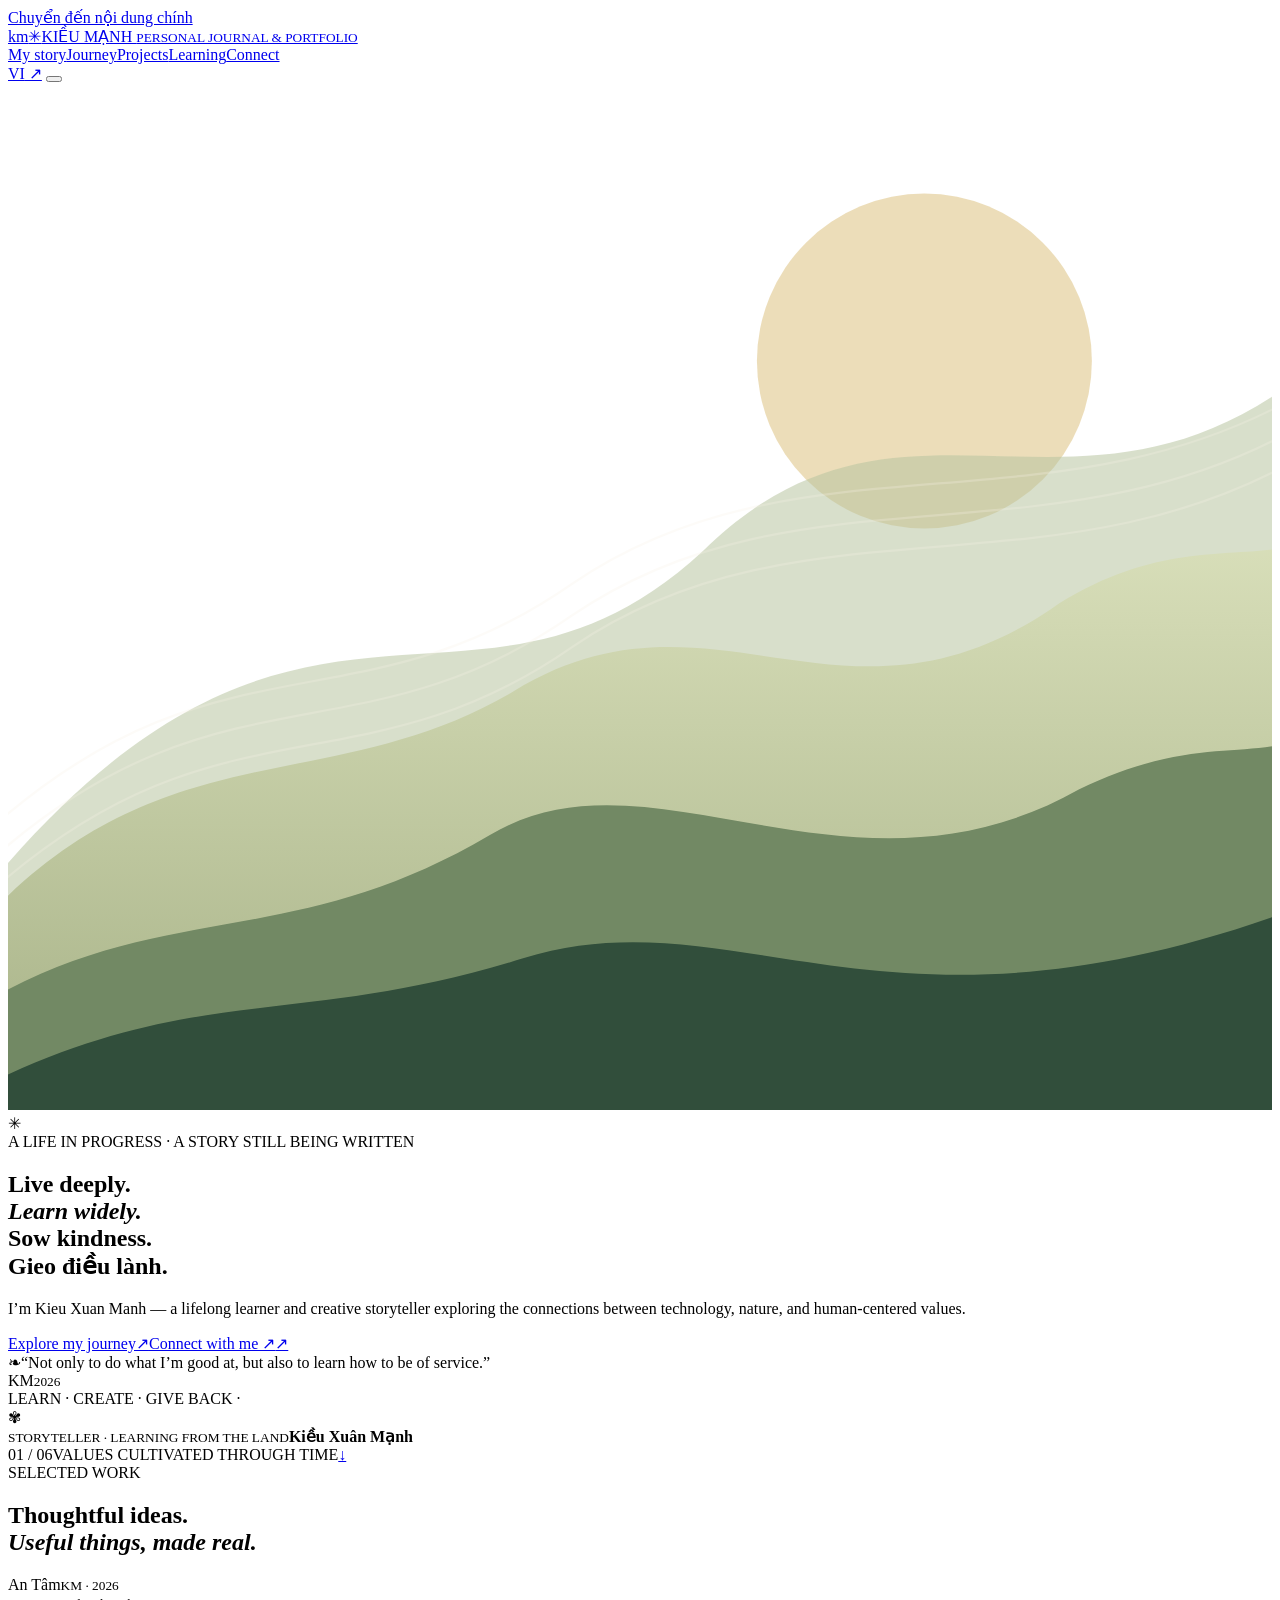
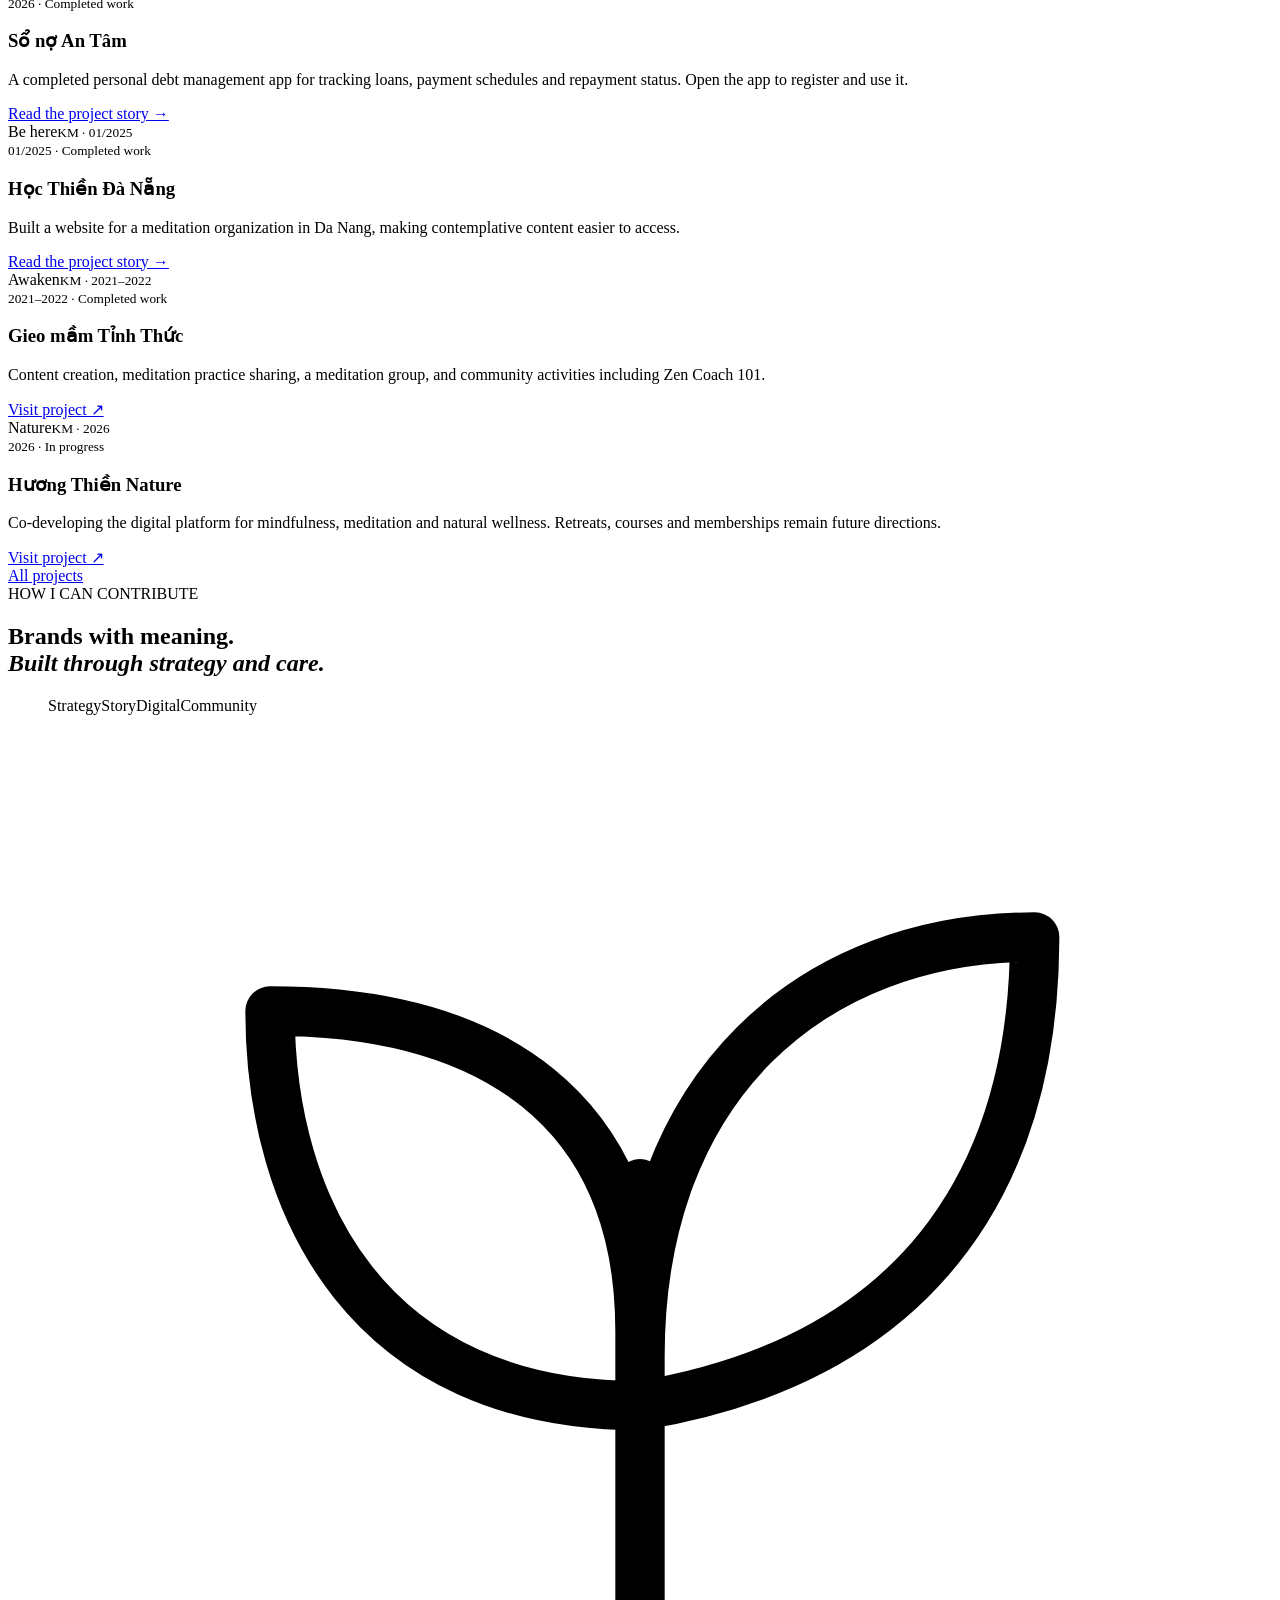
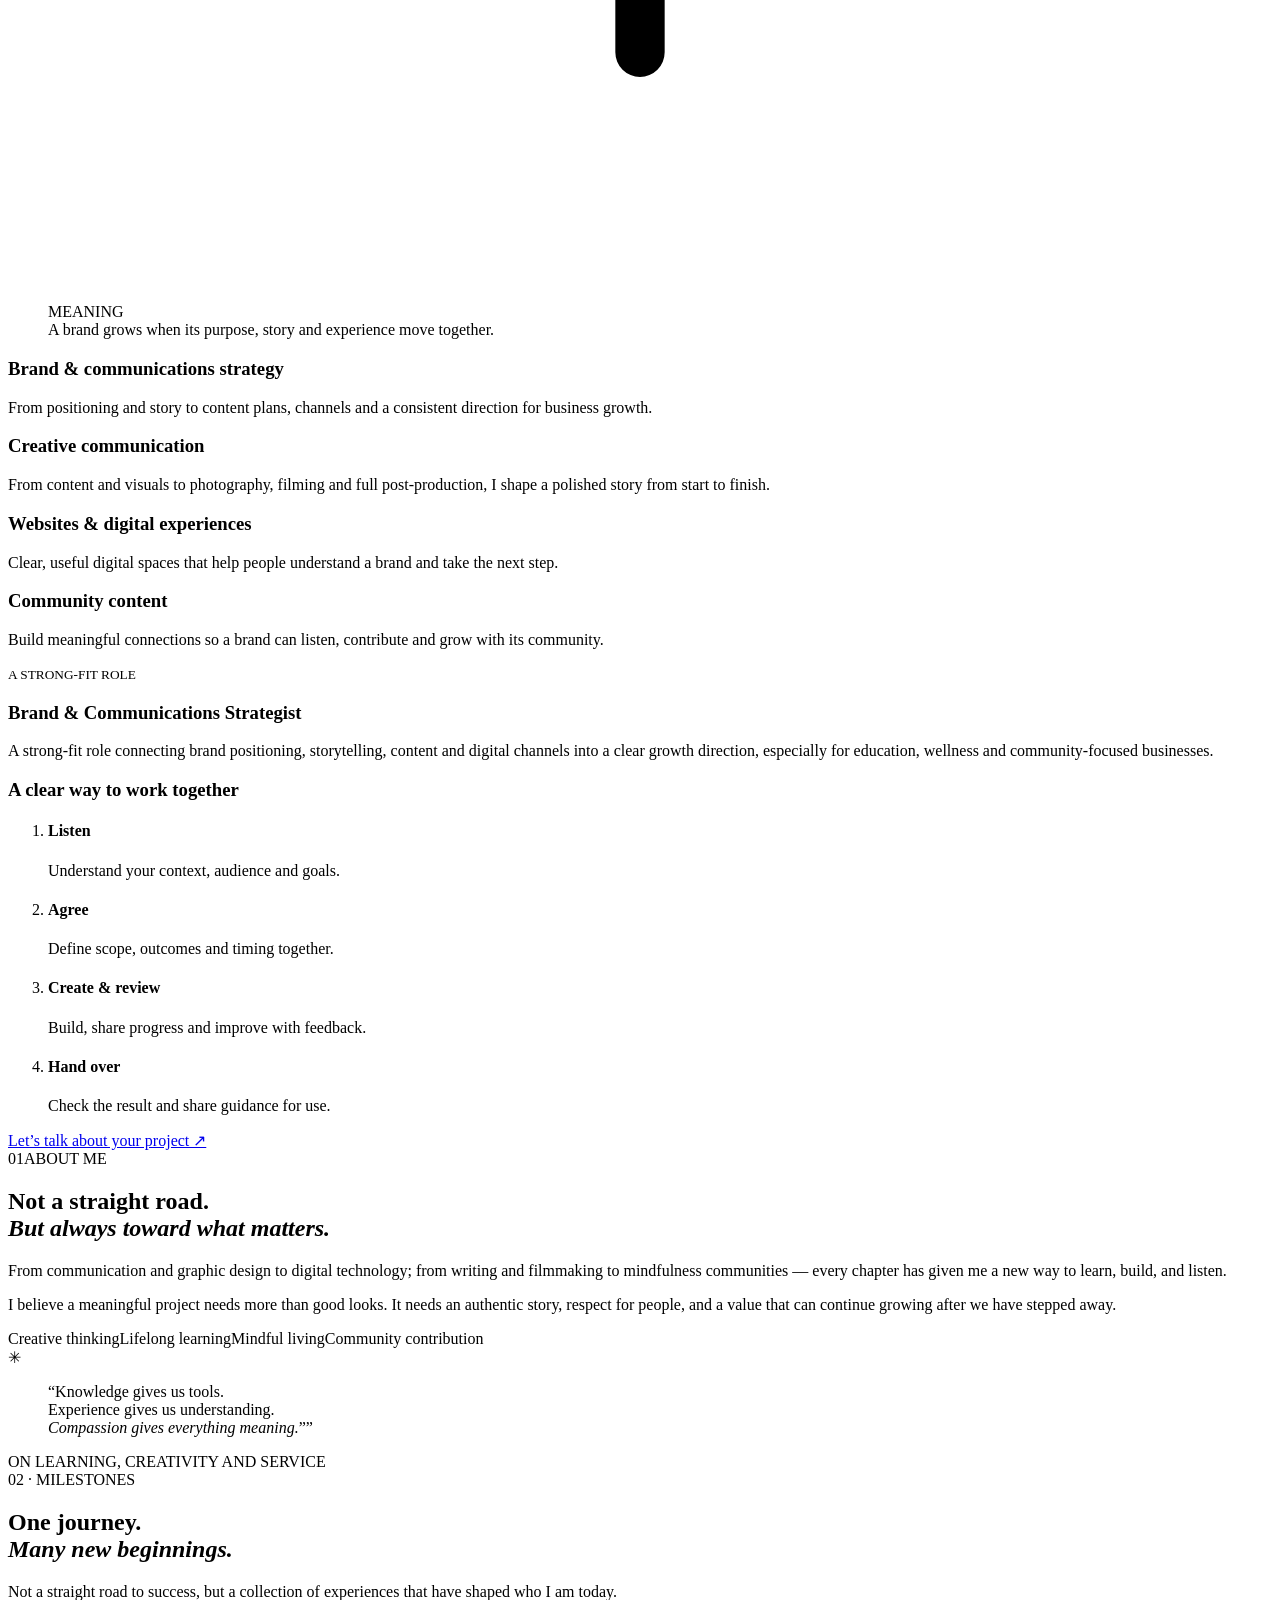
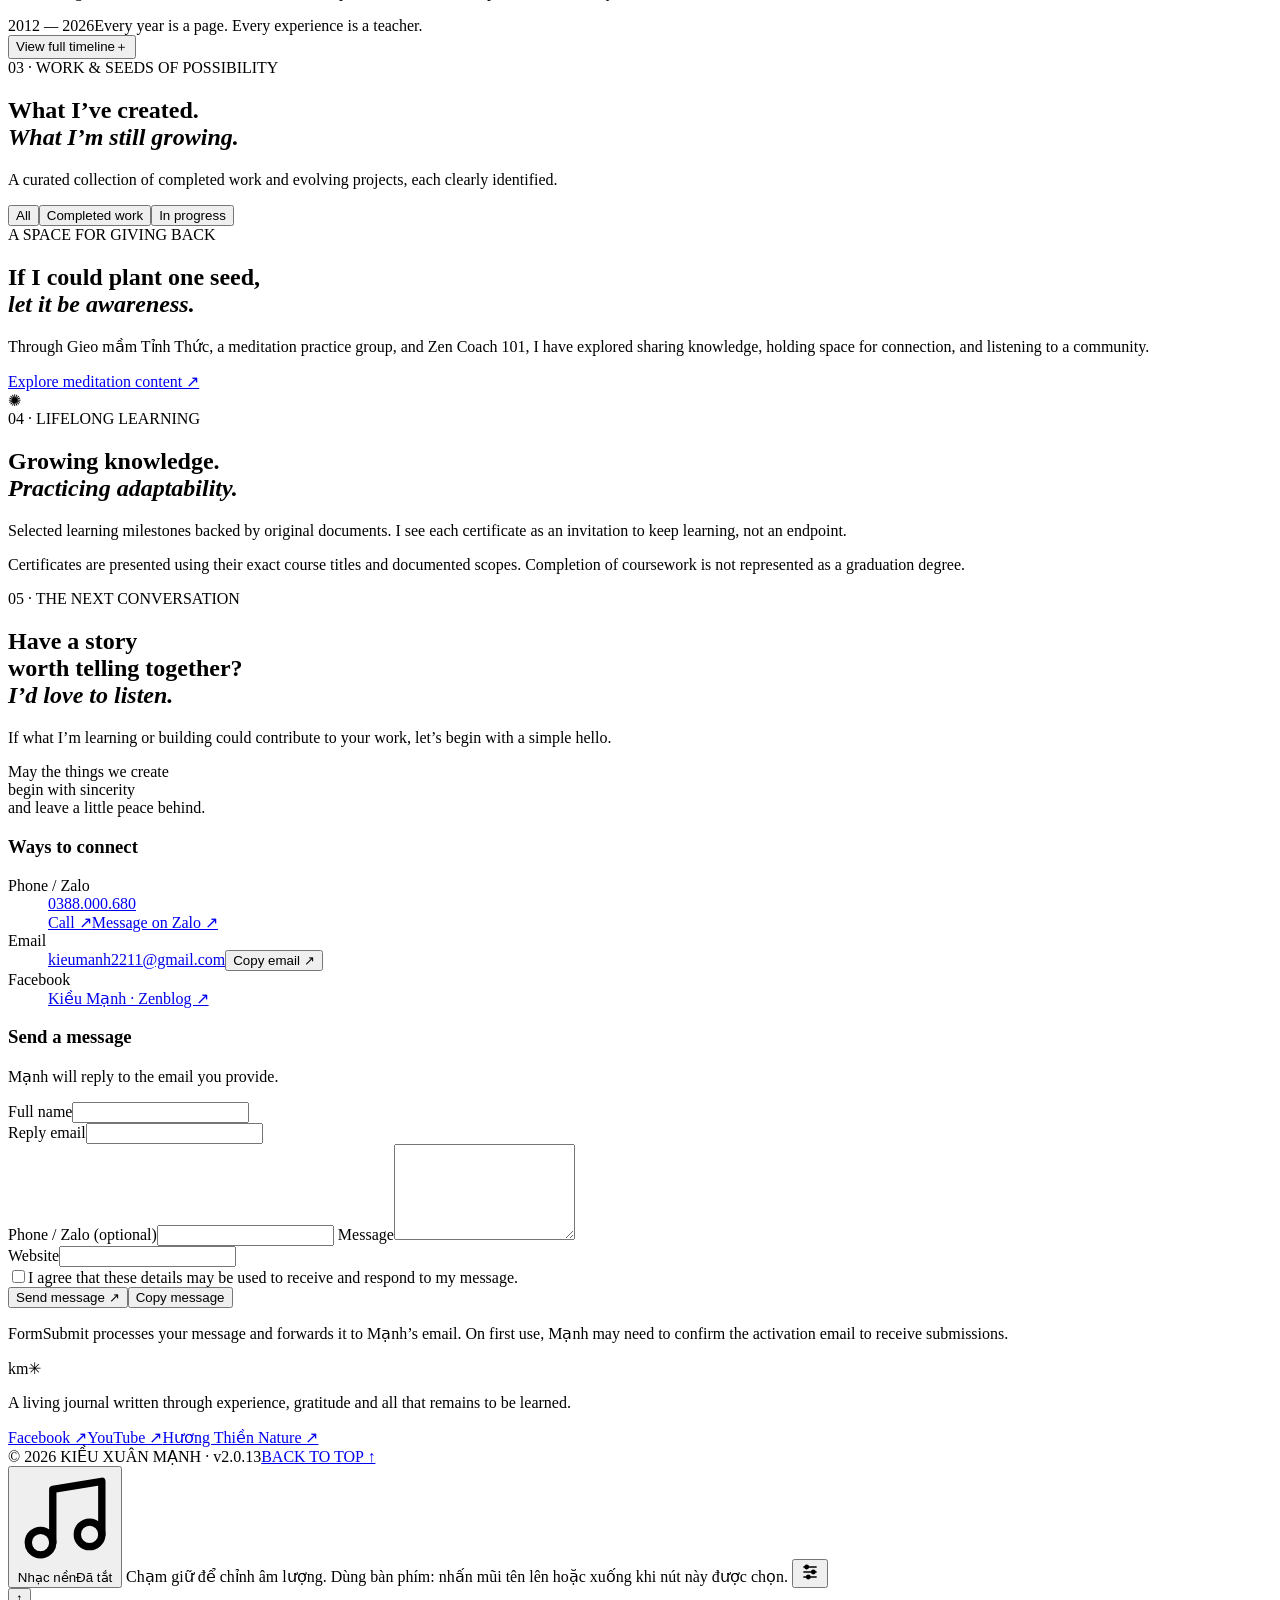
==== commit d040d3cc: "Align project section copy while proposals are hidden" ====
--- a/en/index.html
+++ b/en/index.html
@@ -76,7 +76,7 @@
     </section>
 
     <section class="section project-section" id="projects">
-      <div class="container"><div class="section-head"><div><div class="eyebrow dark"><span class="eyebrow-line"></span><span data-i18n="projectKicker">03 · WORK & SEEDS OF POSSIBILITY</span></div><h2 class="display-title" data-i18n-html="projectTitle">What I’ve created.<br><em>What I’m still growing.</em></em></h2></div><p class="section-intro" data-i18n="projectIntro">A curated collection of completed work, evolving projects, and collaboration proposals — with each clearly identified.</p></div>
+      <div class="container"><div class="section-head"><div><div class="eyebrow dark"><span class="eyebrow-line"></span><span data-i18n="projectKicker">03 · WORK & SEEDS OF POSSIBILITY</span></div><h2 class="display-title" data-i18n-html="projectTitle">What I’ve created.<br><em>What I’m still growing.</em></em></h2></div><p class="section-intro" data-i18n="projectIntro">A curated collection of completed work and evolving projects, each clearly identified.</p></div>
         <div class="filters" role="group" aria-label="Lọc dự án" id="projectFilters"><button type="button" class="filter active" data-filter="all" aria-pressed="true" data-i18n="filterAll">All</button><button type="button" class="filter" data-filter="done" aria-pressed="false" data-i18n="filterDone">Completed work</button><button type="button" class="filter" data-filter="growing" aria-pressed="false" data-i18n="filterGrowing">In progress</button></div>
         <div class="projects-grid" id="projectsGrid"></div>
       </div>
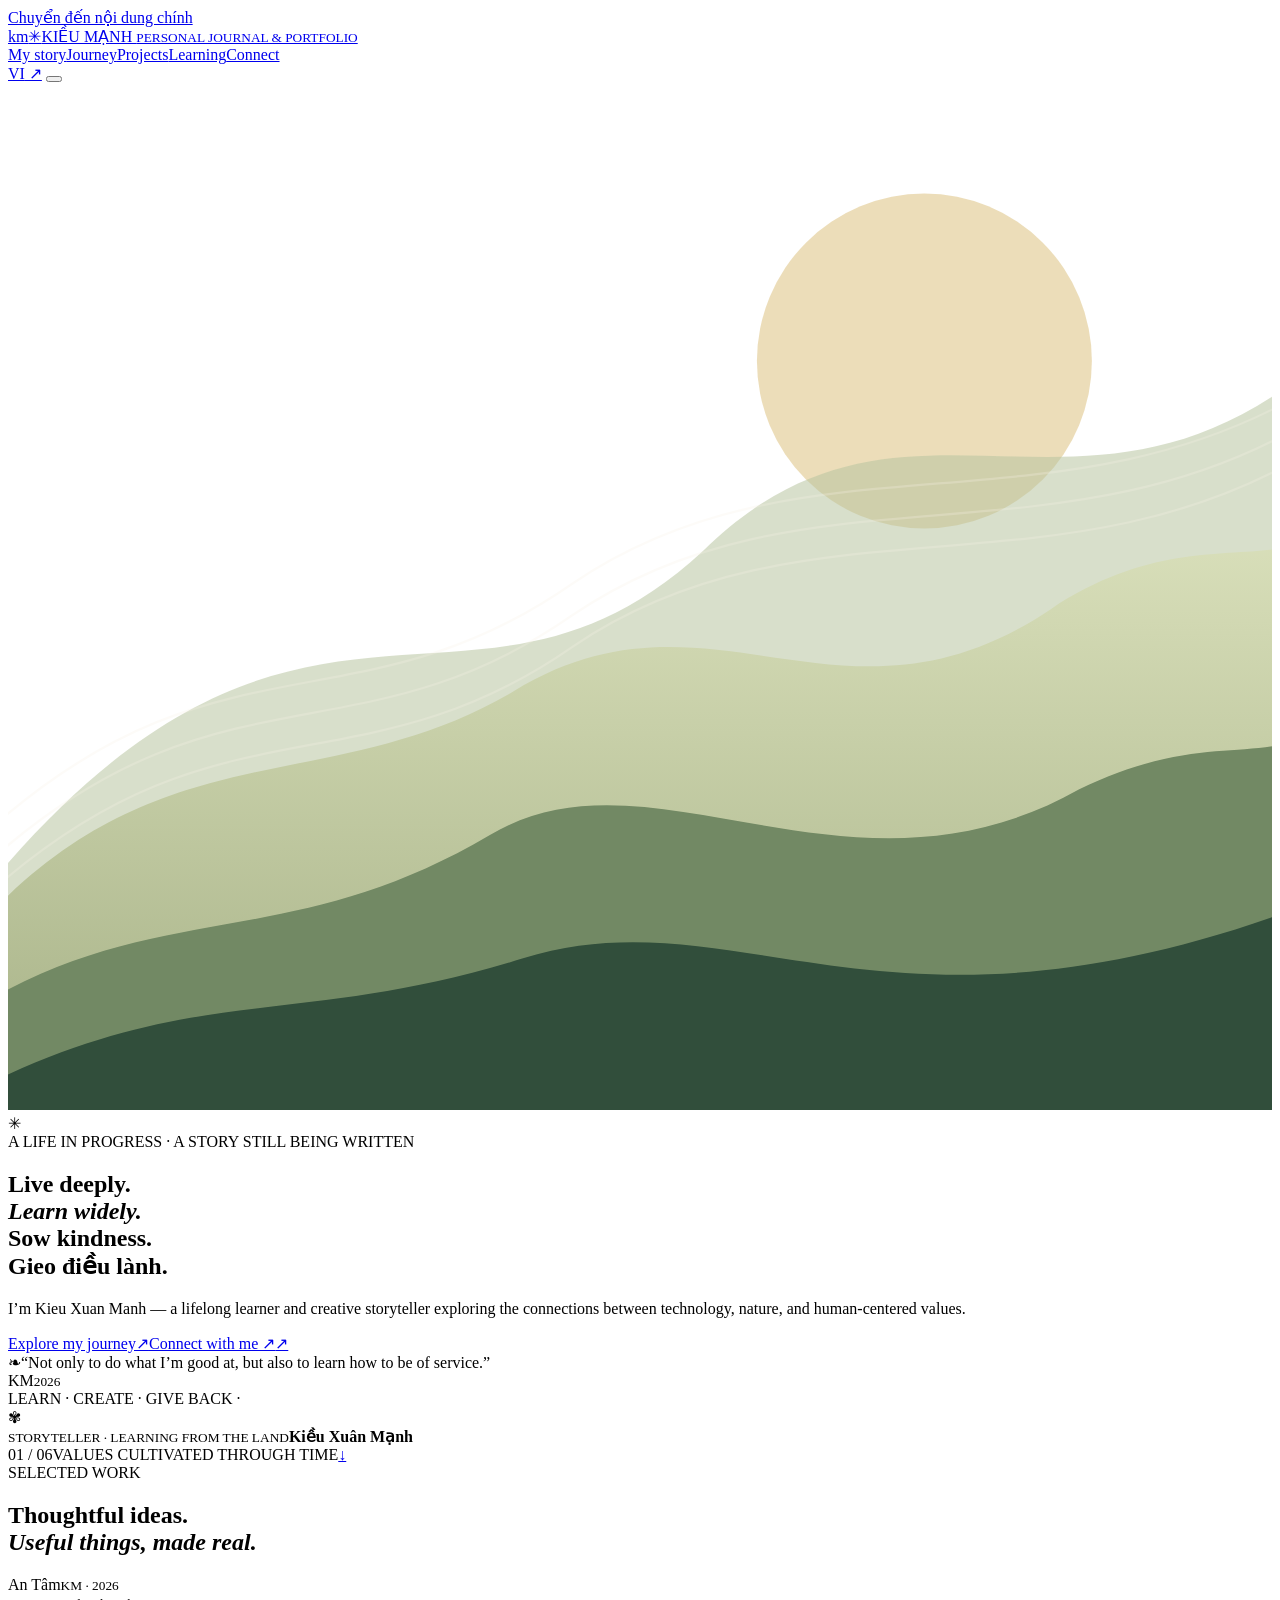
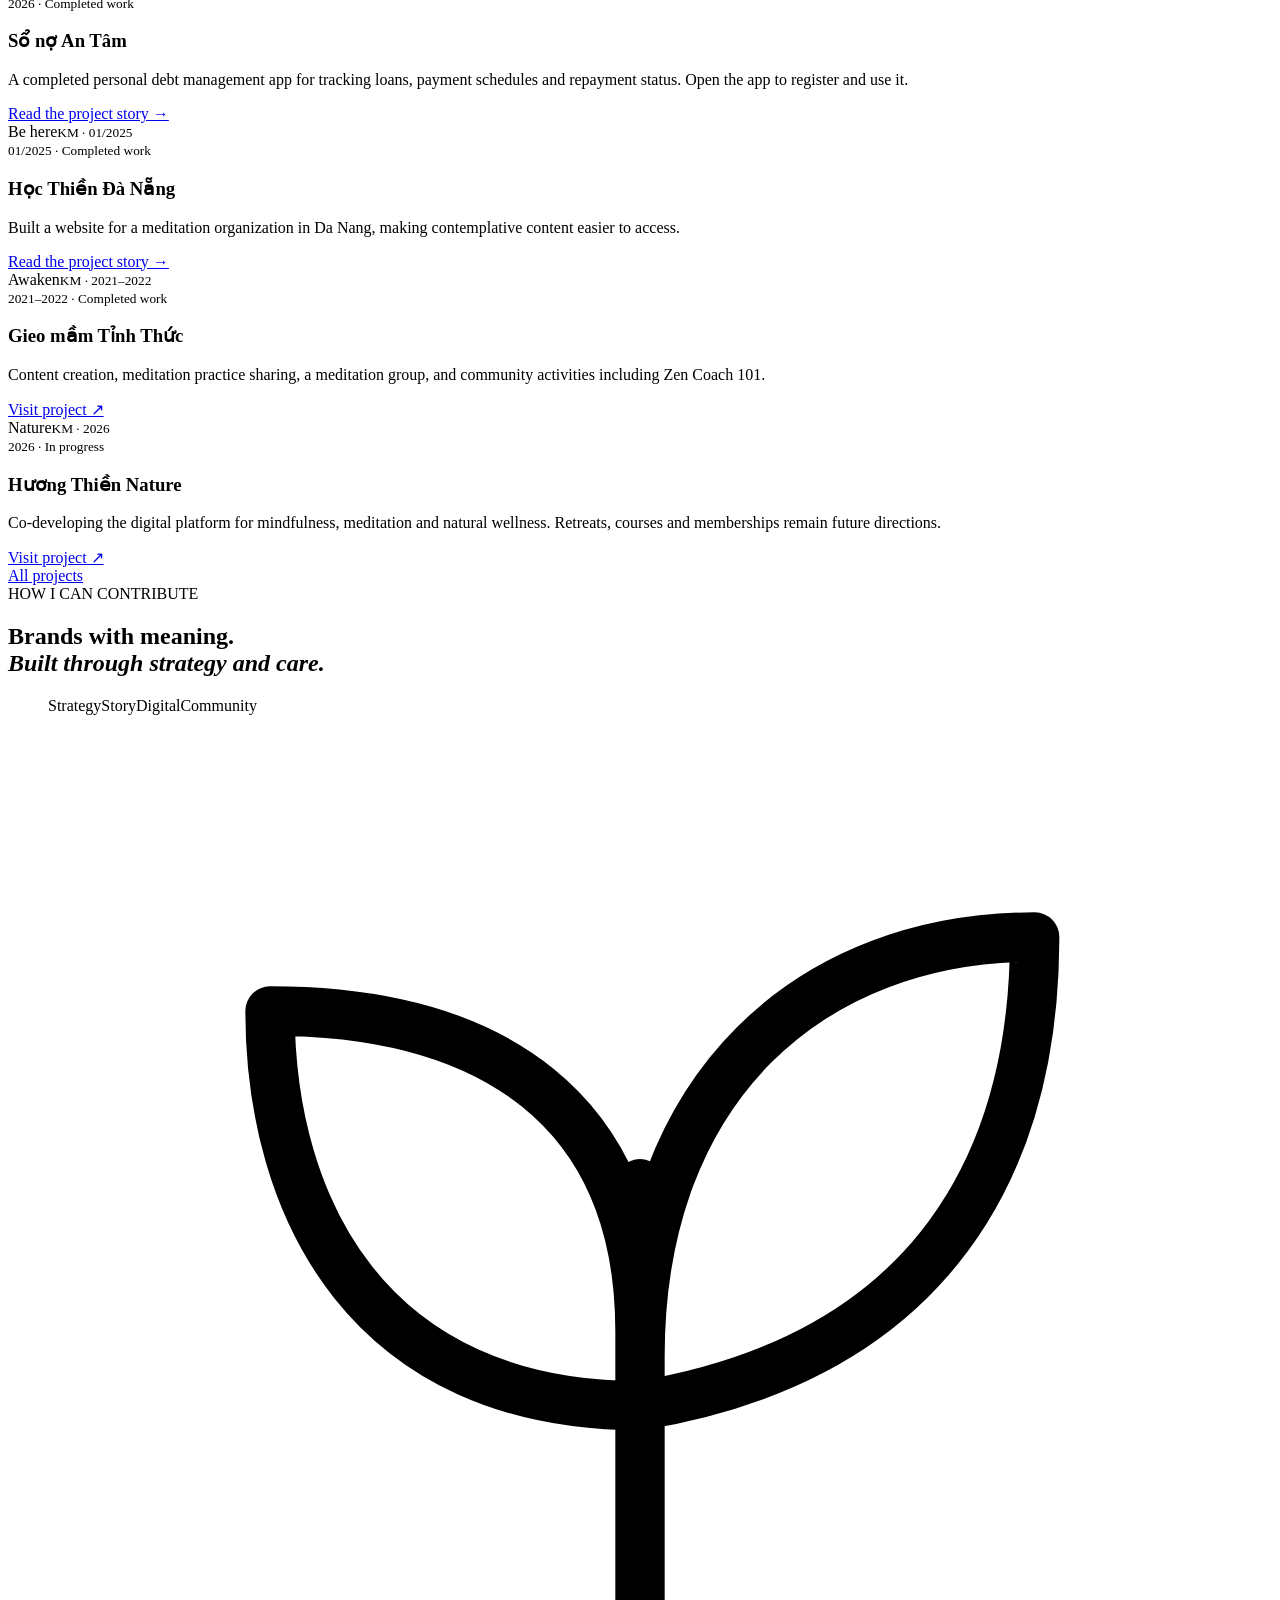
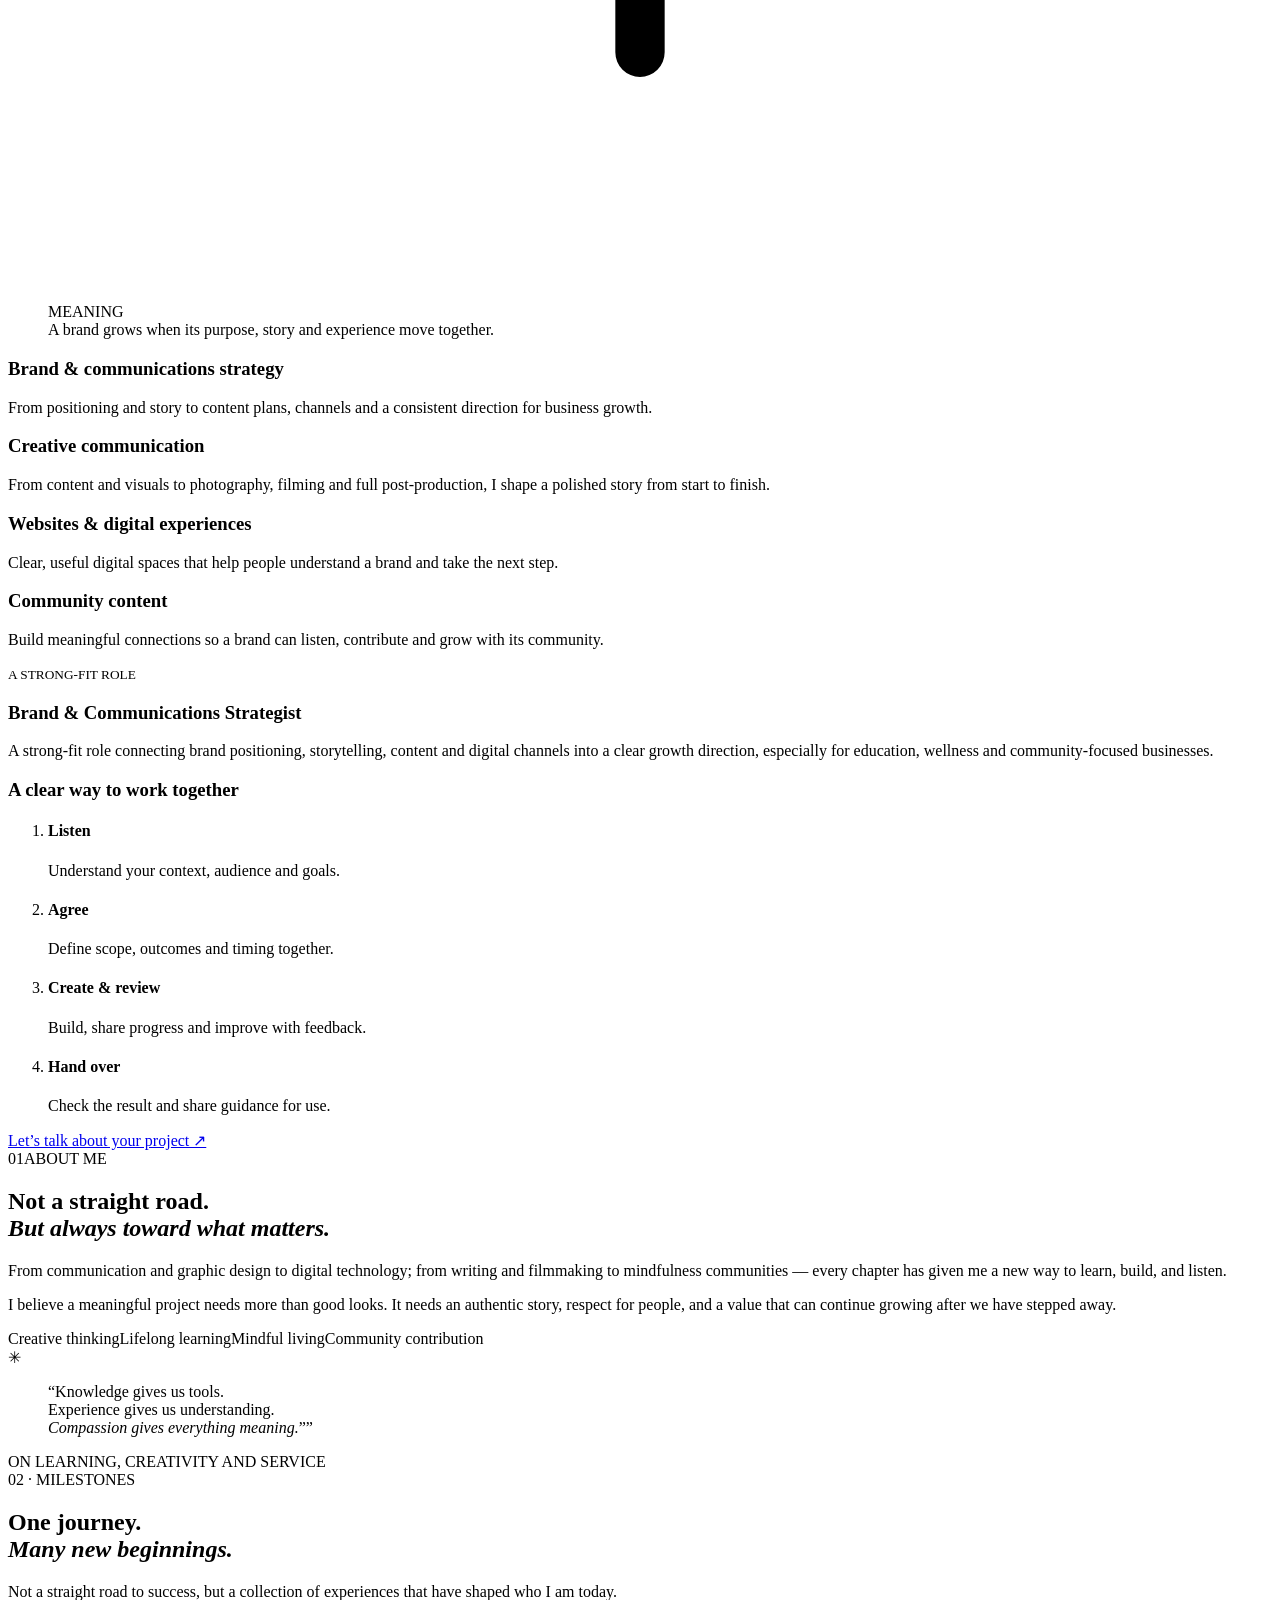
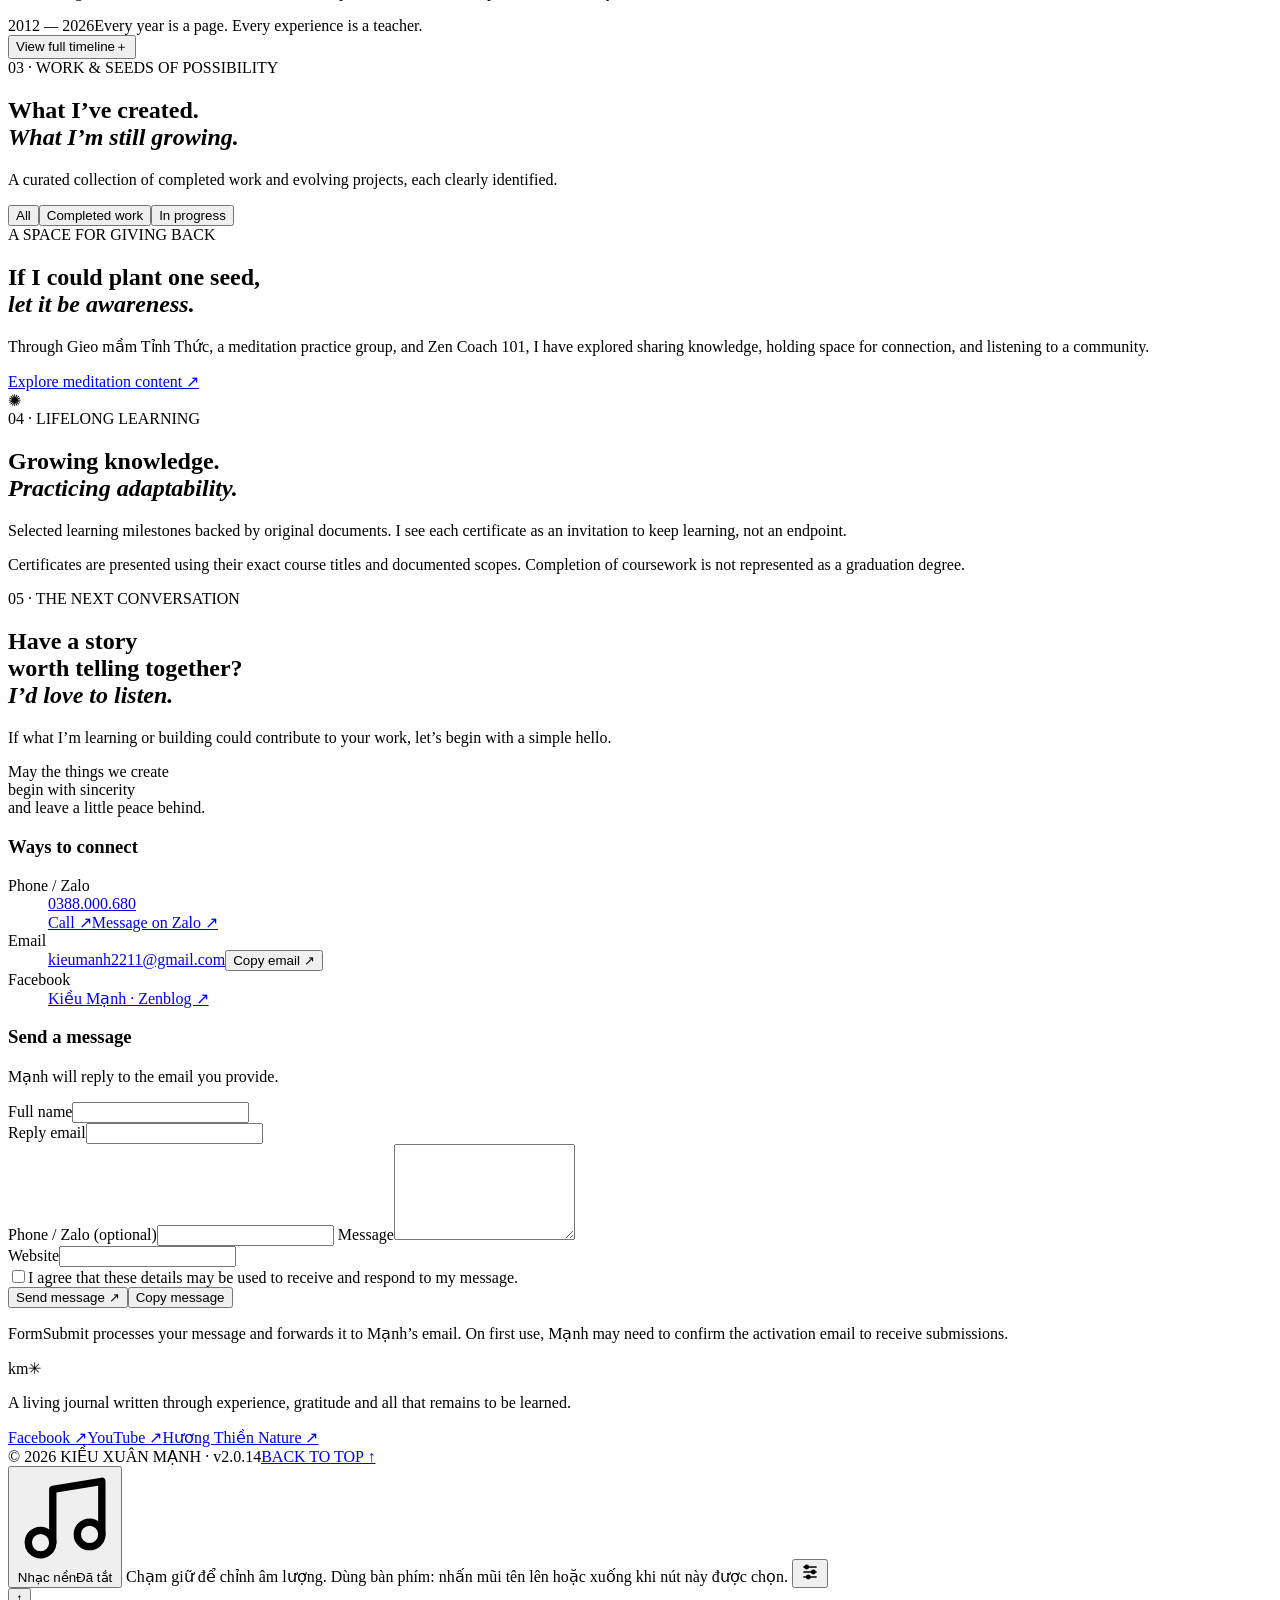
==== commit 25553ef2: "Use real Pixabay photo and center debt illustration caption" ====
--- a/en/index.html
+++ b/en/index.html
@@ -11,10 +11,10 @@
   <meta property="og:title" content="Kiều Xuân Mạnh — Hành trình sống & kiến tạo" />
   <meta property="og:description" content="Học hỏi suốt đời. Sáng tạo có trách nhiệm. Phụng sự bằng những việc làm cụ thể." />
   <title>Kieu Xuan Manh — A Life of Learning & Creating</title>
-  <link rel="stylesheet" href="/Portfolio/styles.css?v=2.0.13" />
-  <link rel="stylesheet" href="/Portfolio/audio-player.css?v=2.0.13" />
+  <link rel="stylesheet" href="/Portfolio/styles.css?v=2.0.14" />
+  <link rel="stylesheet" href="/Portfolio/audio-player.css?v=2.0.14" />
   <link rel="icon" href="/Portfolio/assets/favicon.svg" type="image/svg+xml" />
-<link rel="stylesheet" href="/Portfolio/v2.css?v=2.0.13"><meta name="portfolio-version" content="2.0.13"><meta property="og:image" content="https://kieumanh.github.io/Portfolio/assets/kieu-manh-portrait.jpg"></head>
+<link rel="stylesheet" href="/Portfolio/v2.css?v=2.0.14"><meta name="portfolio-version" content="2.0.14"><meta property="og:image" content="https://kieumanh.github.io/Portfolio/assets/kieu-manh-portrait.jpg"></head>
 <body>
   <a class="skip-link" href="#content">Chuyển đến nội dung chính</a>
   <div class="page-progress" id="pageProgress" aria-hidden="true"></div>
@@ -126,7 +126,7 @@
       </div>
     </section>
   </main>
-  <footer class="footer"><div class="container footer-grid"><div><span class="footer-mark">km✳</span><p data-i18n="footerP">A living journal written through experience, gratitude and all that remains to be learned.</p></div><div class="footer-right"><div class="footer-social"><a href="https://www.facebook.com/kieumanh.zenblog/" target="_blank" rel="noopener noreferrer">Facebook ↗</a><a href="https://www.youtube.com/@minhtrietthiendinh" target="_blank" rel="noopener noreferrer">YouTube ↗</a><a href="https://huongthiennature.com/vi/" target="_blank" rel="noopener noreferrer">Hương Thiền Nature ↗</a></div><div class="footer-bottom"><span>© 2026 KIỀU XUÂN MẠNH · v2.0.13</span><a href="#top" data-i18n="backTop">BACK TO TOP ↑</a></div></div></div></footer>
+  <footer class="footer"><div class="container footer-grid"><div><span class="footer-mark">km✳</span><p data-i18n="footerP">A living journal written through experience, gratitude and all that remains to be learned.</p></div><div class="footer-right"><div class="footer-social"><a href="https://www.facebook.com/kieumanh.zenblog/" target="_blank" rel="noopener noreferrer">Facebook ↗</a><a href="https://www.youtube.com/@minhtrietthiendinh" target="_blank" rel="noopener noreferrer">YouTube ↗</a><a href="https://huongthiennature.com/vi/" target="_blank" rel="noopener noreferrer">Hương Thiền Nature ↗</a></div><div class="footer-bottom"><span>© 2026 KIỀU XUÂN MẠNH · v2.0.14</span><a href="#top" data-i18n="backTop">BACK TO TOP ↑</a></div></div></div></footer>
   <dialog id="certDialog" class="cert-dialog" aria-labelledby="dialogTitle"><div class="dialog-top"><strong id="dialogTitle">Chứng nhận</strong><button class="dialog-close" id="dialogClose" type="button" aria-label="Đóng">✕</button></div><img id="dialogImage" alt="" /><div class="dialog-bottom"><a id="dialogPdf" href="#" target="_blank" rel="noopener noreferrer" class="btn btn-dark">Xem PDF gốc ↗</a></div></dialog>
   <audio id="ambientAudio" src="/Portfolio/assets/hiro-background.mp3" preload="none" loop></audio>
   <div class="music-controls" id="musicControls" data-tone="dark">
@@ -140,8 +140,8 @@
   <div id="volumePanel" class="volume-panel" hidden><div class="volume-heading"><label for="musicVolume" id="volumeLabel">Âm lượng</label><output id="volumeValue" for="musicVolume">34%</output></div><input id="musicVolume" type="range" min="0" max="100" step="1" value="34" aria-valuetext="34%" /></div>
   </div>
   <button id="backToTop" type="button" class="back-to-top" aria-label="Về đầu trang" aria-hidden="true" tabindex="-1" title="Về đầu trang">↑</button>
-  <script src="/Portfolio/script.js?v=2.0.13" defer></script>
-  <script src="/Portfolio/audio-player.js?v=2.0.13" defer></script>
-  <script src="/Portfolio/contact-form.js?v=2.0.13" defer></script>
+  <script src="/Portfolio/script.js?v=2.0.14" defer></script>
+  <script src="/Portfolio/audio-player.js?v=2.0.14" defer></script>
+  <script src="/Portfolio/contact-form.js?v=2.0.14" defer></script>
 </body>
 </html>
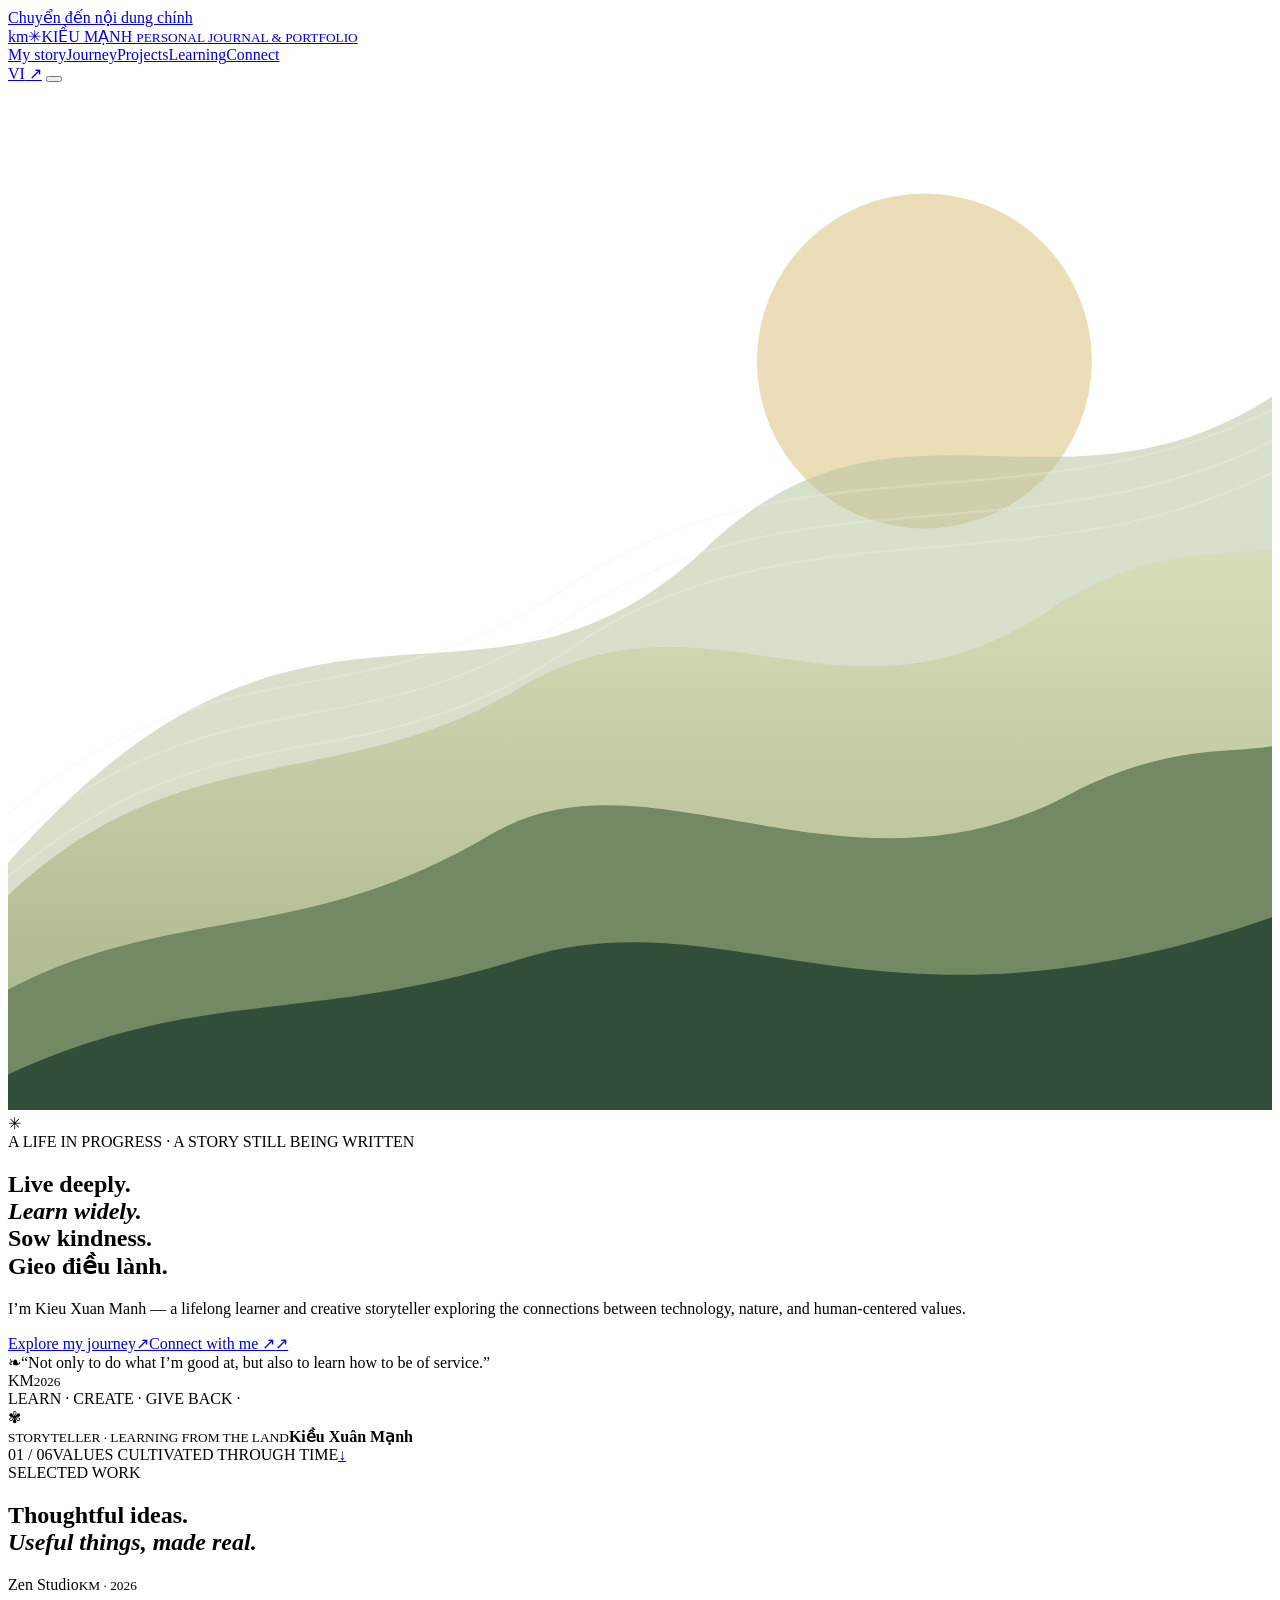
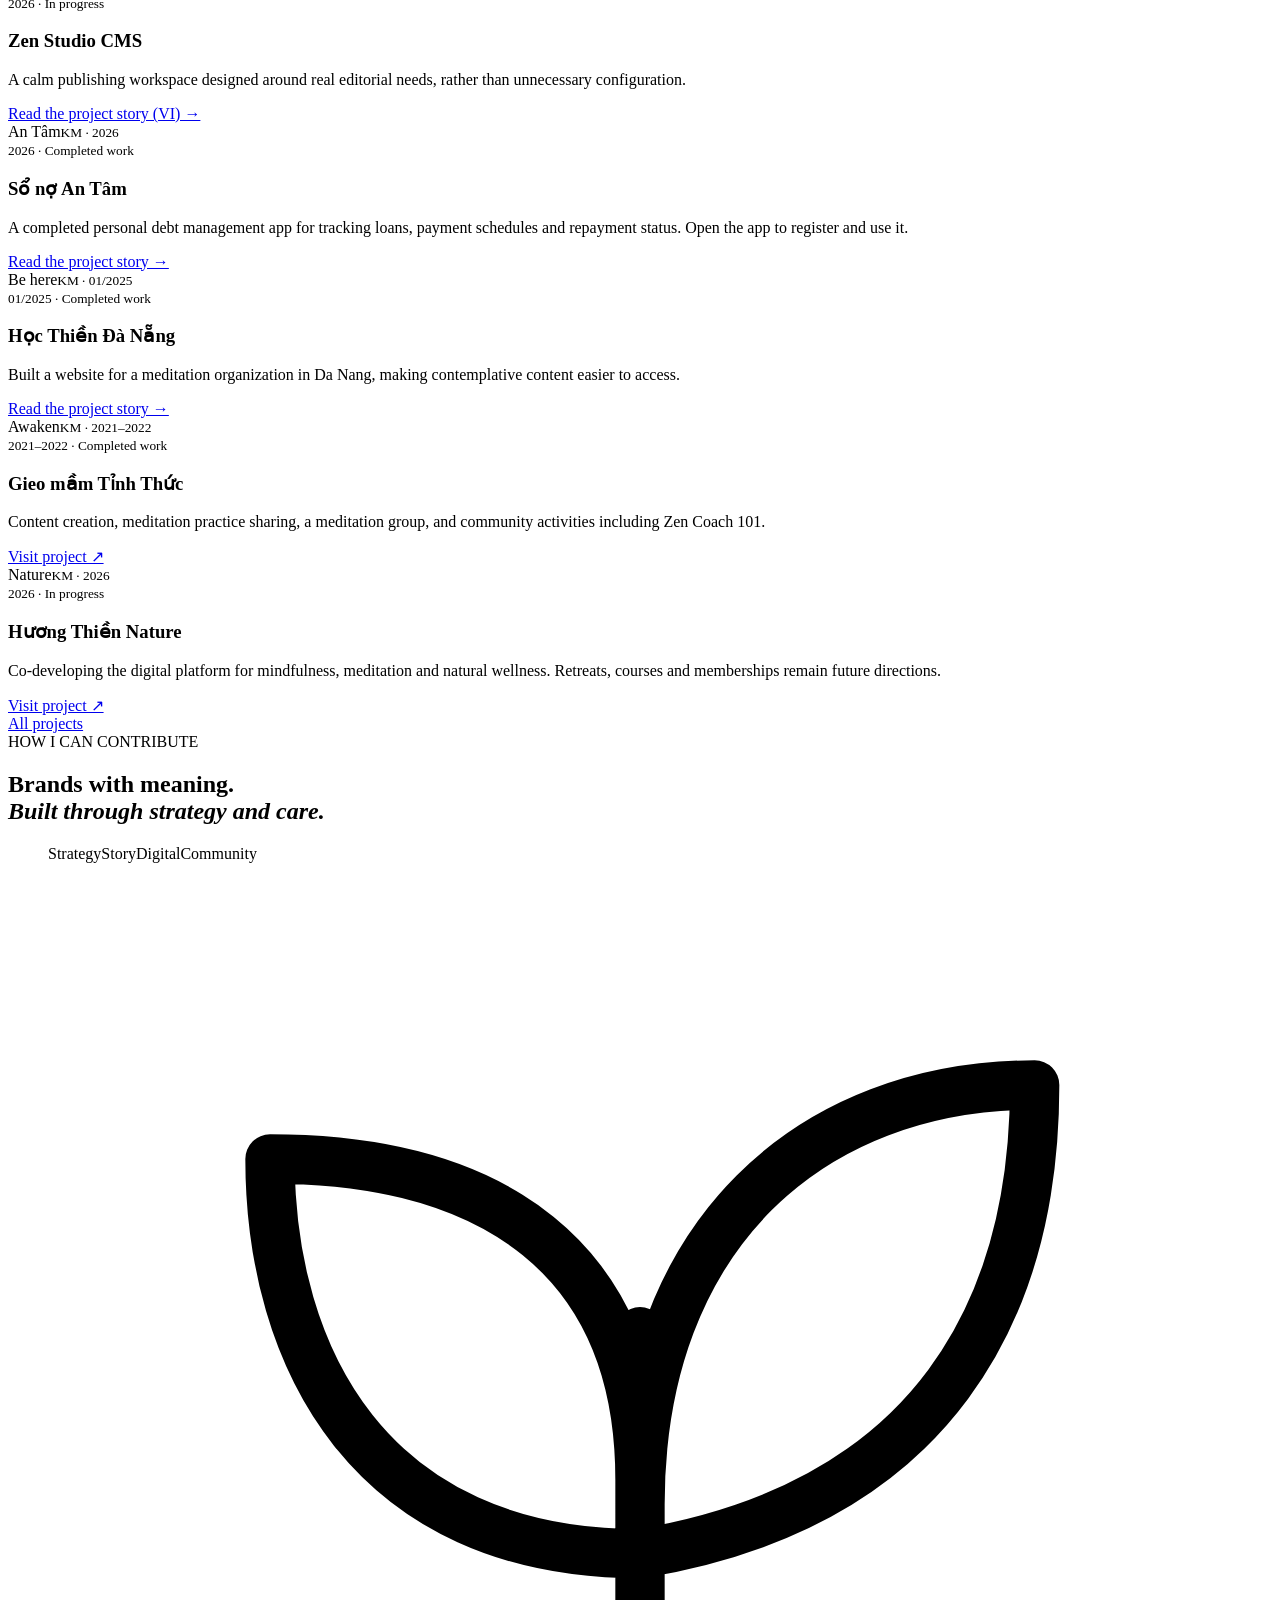
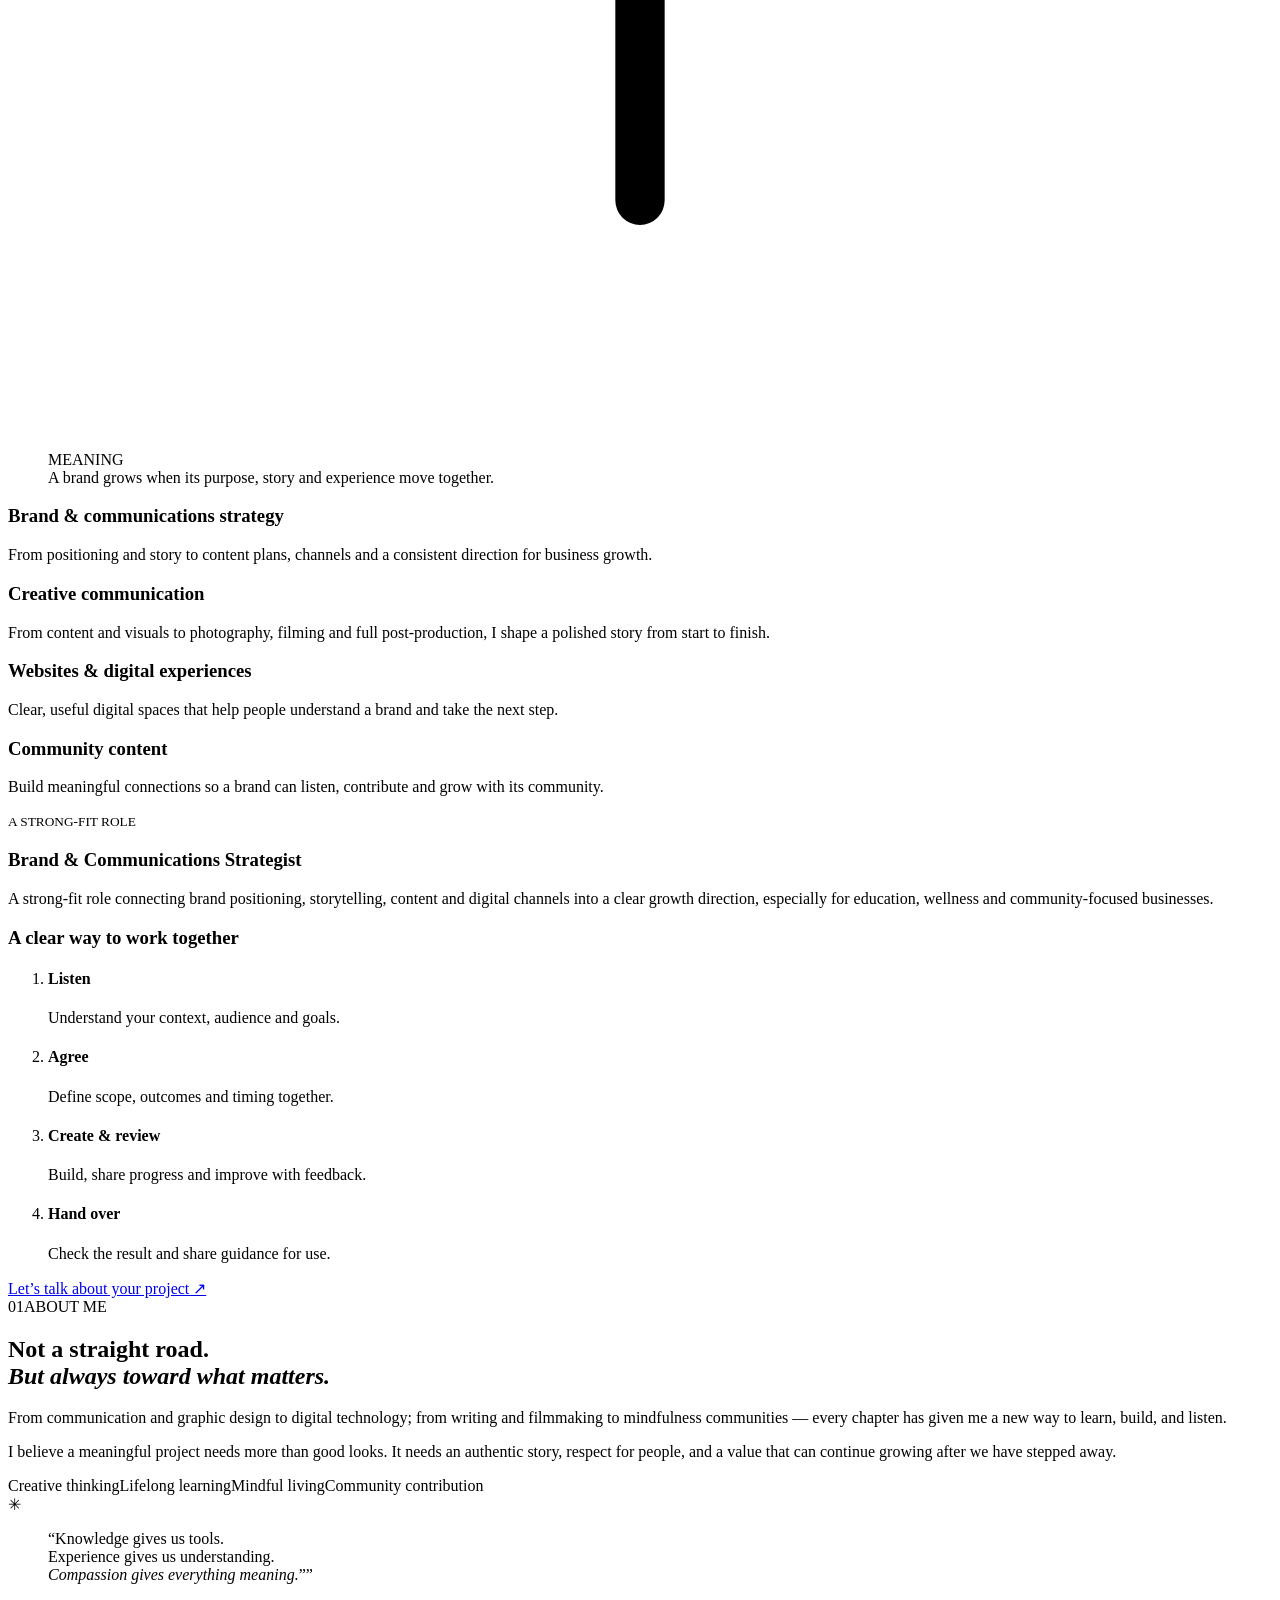
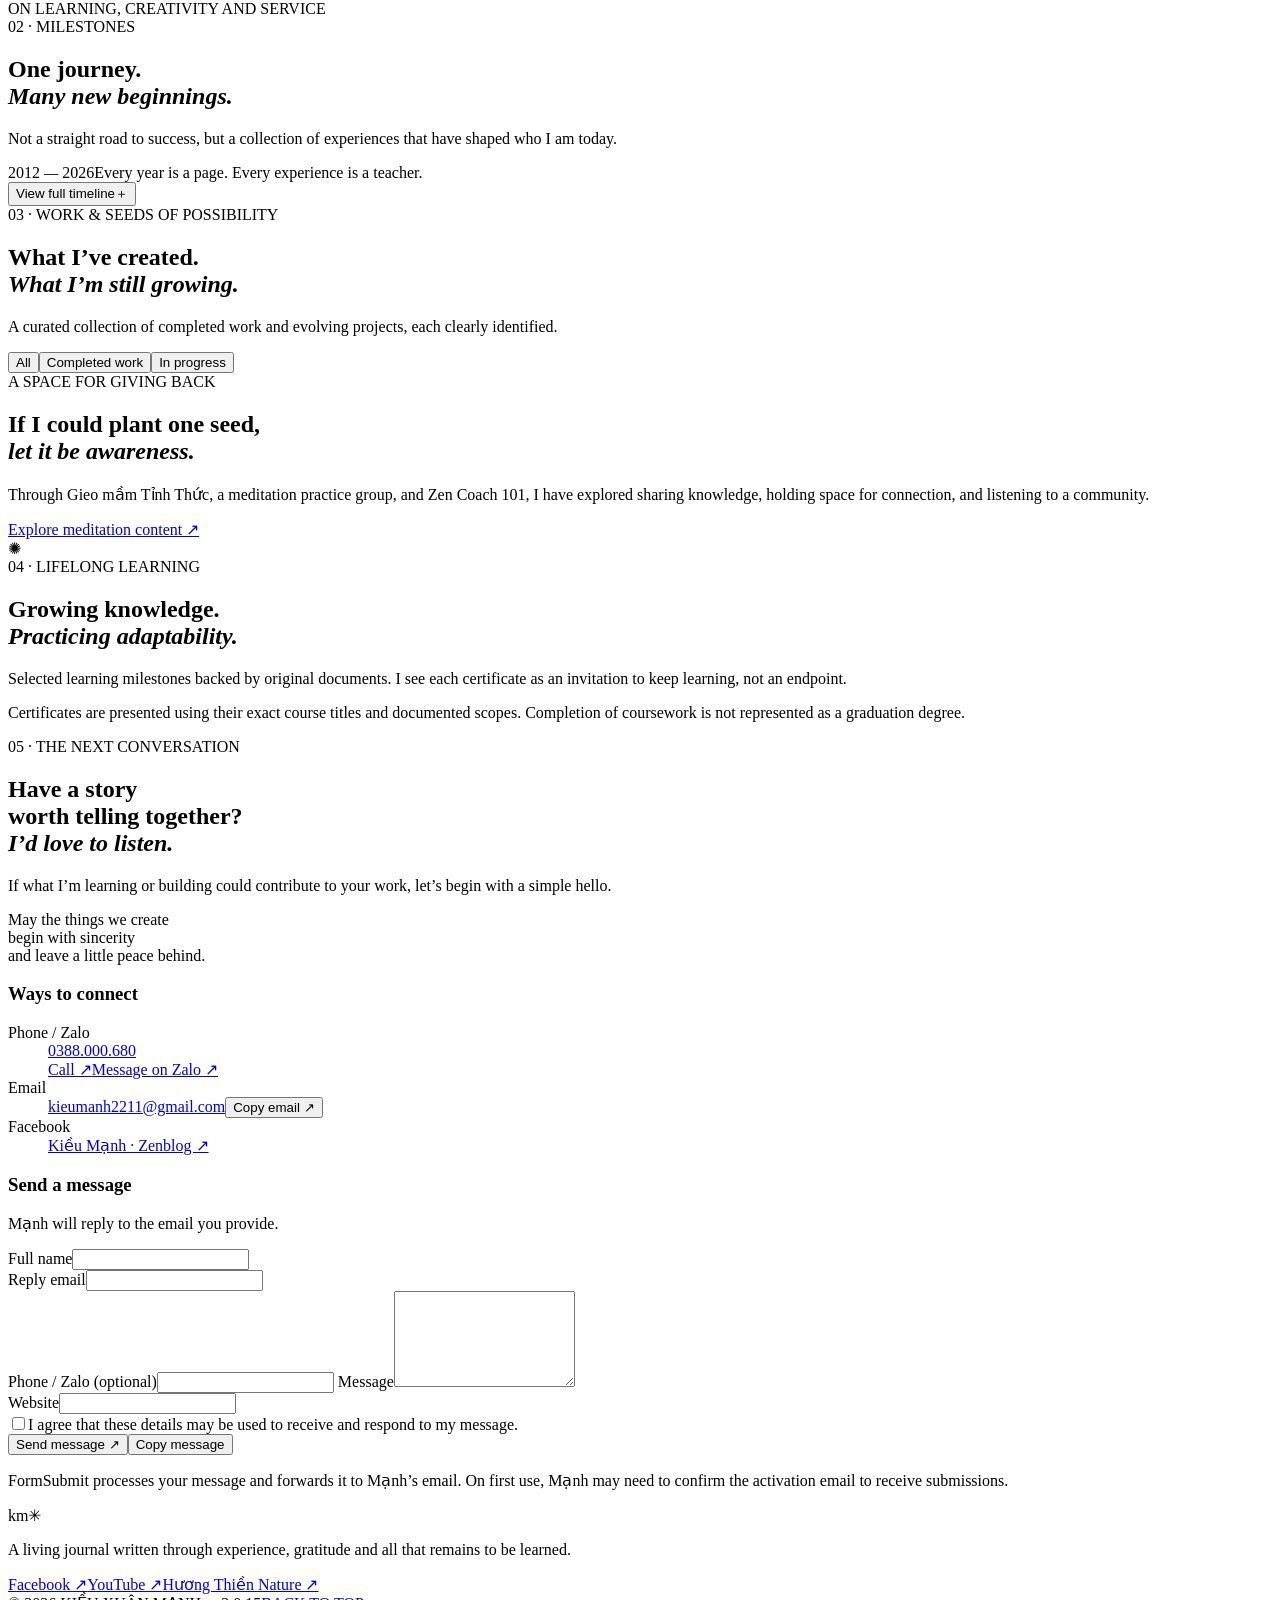
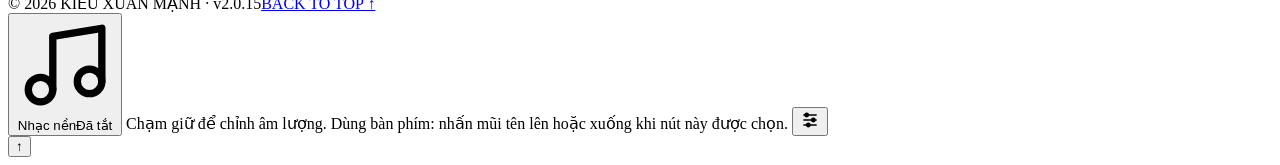
==== commit 040319fb: "feat: feature Zen Studio CMS and refresh portfolio release metadata" ====
--- a/en/index.html
+++ b/en/index.html
@@ -11,10 +11,10 @@
   <meta property="og:title" content="Kiều Xuân Mạnh — Hành trình sống & kiến tạo" />
   <meta property="og:description" content="Học hỏi suốt đời. Sáng tạo có trách nhiệm. Phụng sự bằng những việc làm cụ thể." />
   <title>Kieu Xuan Manh — A Life of Learning & Creating</title>
-  <link rel="stylesheet" href="/Portfolio/styles.css?v=2.0.14" />
-  <link rel="stylesheet" href="/Portfolio/audio-player.css?v=2.0.14" />
+  <link rel="stylesheet" href="/Portfolio/styles.css?v=2.0.15" />
+  <link rel="stylesheet" href="/Portfolio/audio-player.css?v=2.0.15" />
   <link rel="icon" href="/Portfolio/assets/favicon.svg" type="image/svg+xml" />
-<link rel="stylesheet" href="/Portfolio/v2.css?v=2.0.14"><meta name="portfolio-version" content="2.0.14"><meta property="og:image" content="https://kieumanh.github.io/Portfolio/assets/kieu-manh-portrait.jpg"></head>
+<link rel="stylesheet" href="/Portfolio/v2.css?v=2.0.15"><meta name="portfolio-version" content="2.0.15"><meta property="og:image" content="https://kieumanh.github.io/Portfolio/assets/kieu-manh-portrait.jpg"></head>
 <body>
   <a class="skip-link" href="#content">Chuyển đến nội dung chính</a>
   <div class="page-progress" id="pageProgress" aria-hidden="true"></div>
@@ -57,7 +57,7 @@
       </div>
       <div class="hero-index container"><span>01 / 06</span><span data-i18n="heroFooter">VALUES CULTIVATED THROUGH TIME</span><a href="#about" aria-label="Cuộn xuống" class="scroll-down">↓</a></div>
     </section>
-<section class="section v2-featured" id="featured"><div class="container"><div class="eyebrow dark"><span class="eyebrow-line"></span><span data-i18n="featureKicker">SELECTED WORK</span></div><h2 class="display-title" data-i18n-html="featureTitle">Thoughtful ideas.<br><em>Useful things, made real.</em></em></h2><div class="v2-feature-grid" id="featuredGrid"><article class="v2-feature-card"><div class="v2-art so-no-an-tam"><span>An Tâm</span><small>KM · 2026</small></div><div class="v2-feature-copy"><small>2026 · Completed work</small><h3>Sổ nợ An Tâm</h3><p>A completed personal debt management app for tracking loans, payment schedules and repayment status. Open the app to register and use it.</p><a href="/Portfolio/en/projects/so-no-an-tam/"  class="project-link">Read the project story →</a></div></article><article class="v2-feature-card"><div class="v2-art education"><span>Be here</span><small>KM · 01/2025</small></div><div class="v2-feature-copy"><small>01/2025 · Completed work</small><h3>Học Thiền Đà Nẵng</h3><p>Built a website for a meditation organization in Da Nang, making contemplative content easier to access.</p><a href="/Portfolio/en/projects/hoc-thien-da-nang/"  class="project-link">Read the project story →</a></div></article><article class="v2-feature-card"><div class="v2-art meditation"><span>Awaken</span><small>KM · 2021–2022</small></div><div class="v2-feature-copy"><small>2021–2022 · Completed work</small><h3>Gieo mầm Tỉnh Thức</h3><p>Content creation, meditation practice sharing, a meditation group, and community activities including Zen Coach 101.</p><a href="https://www.youtube.com/@minhtrietthiendinh" target="_blank" rel="noopener noreferrer" class="project-link">Visit project ↗</a></div></article><article class="v2-feature-card"><div class="v2-art nature"><span>Nature</span><small>KM · 2026</small></div><div class="v2-feature-copy"><small>2026 · In progress</small><h3>Hương Thiền Nature</h3><p>Co-developing the digital platform for mindfulness, meditation and natural wellness. Retreats, courses and memberships remain future directions.</p><a href="https://huongthiennature.com/vi/" target="_blank" rel="noopener noreferrer" class="project-link">Visit project ↗</a></div></article></div><a class="text-link" href="#projects" data-i18n="storyReturn">All projects</a></div></section>
+<section class="section v2-featured" id="featured"><div class="container"><div class="eyebrow dark"><span class="eyebrow-line"></span><span data-i18n="featureKicker">SELECTED WORK</span></div><h2 class="display-title" data-i18n-html="featureTitle">Thoughtful ideas.<br><em>Useful things, made real.</em></em></h2><div class="v2-feature-grid" id="featuredGrid"><article class="v2-feature-card"><div class="v2-art zen-studio"><span>Zen Studio</span><small>KM · 2026</small></div><div class="v2-feature-copy"><small>2026 · In progress</small><h3>Zen Studio CMS</h3><p>A calm publishing workspace designed around real editorial needs, rather than unnecessary configuration.</p><a href="/Portfolio/projects/zen-studio-cms/" class="project-link">Read the project story (VI) →</a></div></article><article class="v2-feature-card"><div class="v2-art so-no-an-tam"><span>An Tâm</span><small>KM · 2026</small></div><div class="v2-feature-copy"><small>2026 · Completed work</small><h3>Sổ nợ An Tâm</h3><p>A completed personal debt management app for tracking loans, payment schedules and repayment status. Open the app to register and use it.</p><a href="/Portfolio/en/projects/so-no-an-tam/"  class="project-link">Read the project story →</a></div></article><article class="v2-feature-card"><div class="v2-art education"><span>Be here</span><small>KM · 01/2025</small></div><div class="v2-feature-copy"><small>01/2025 · Completed work</small><h3>Học Thiền Đà Nẵng</h3><p>Built a website for a meditation organization in Da Nang, making contemplative content easier to access.</p><a href="/Portfolio/en/projects/hoc-thien-da-nang/"  class="project-link">Read the project story →</a></div></article><article class="v2-feature-card"><div class="v2-art meditation"><span>Awaken</span><small>KM · 2021–2022</small></div><div class="v2-feature-copy"><small>2021–2022 · Completed work</small><h3>Gieo mầm Tỉnh Thức</h3><p>Content creation, meditation practice sharing, a meditation group, and community activities including Zen Coach 101.</p><a href="https://www.youtube.com/@minhtrietthiendinh" target="_blank" rel="noopener noreferrer" class="project-link">Visit project ↗</a></div></article><article class="v2-feature-card"><div class="v2-art nature"><span>Nature</span><small>KM · 2026</small></div><div class="v2-feature-copy"><small>2026 · In progress</small><h3>Hương Thiền Nature</h3><p>Co-developing the digital platform for mindfulness, meditation and natural wellness. Retreats, courses and memberships remain future directions.</p><a href="https://huongthiennature.com/vi/" target="_blank" rel="noopener noreferrer" class="project-link">Visit project ↗</a></div></article></div><a class="text-link" href="#projects" data-i18n="storyReturn">All projects</a></div></section>
 <section class="section v2-collaboration" id="collaboration"><div class="container"><div class="eyebrow dark"><span class="eyebrow-line"></span><span data-i18n="collabKicker">HOW I CAN CONTRIBUTE</span></div><h2 class="display-title" data-i18n-html="collabTitle">Brands with meaning.<br><em>Built through strategy and care.</em></h2><figure class="brand-motion" role="img" aria-label="Strategy, story, digital experience and community come together to grow a meaningful brand."><div class="brand-orbit"><span class="orbit-tag orbit-strategy">Strategy</span><span class="orbit-tag orbit-story">Story</span><span class="orbit-tag orbit-digital">Digital</span><span class="orbit-tag orbit-community">Community</span><div class="brand-core"><svg aria-hidden="true" viewBox="0 0 48 48" fill="none"><path d="M24 38V19m0 9C13 28 9 20 9 12c9 0 15 4 15 13m0 1c0-11 7-17 16-17 0 9-4 17-16 19" stroke="currentColor" stroke-width="2" stroke-linecap="round" stroke-linejoin="round"/></svg><span>MEANING</span></div><i class="orbit-dot dot-one"></i><i class="orbit-dot dot-two"></i></div><figcaption>A brand grows when its purpose, story and experience move together.</figcaption></figure><div class="v2-service-grid"><article><h3 data-i18n="service1">Brand & communications strategy</h3><p data-i18n="service1p">From positioning and story to content plans, channels and a consistent direction for business growth.</p></article><article><h3 data-i18n="service2">Creative communication</h3><p data-i18n="service2p">From content and visuals to photography, filming and full post-production, I shape a polished story from start to finish.</p></article><article><h3 data-i18n="service3">Websites & digital experiences</h3><p data-i18n="service3p">Clear, useful digital spaces that help people understand a brand and take the next step.</p></article><article><h3 data-i18n="service4">Community content</h3><p data-i18n="service4p">Build meaningful connections so a brand can listen, contribute and grow with its community.</p></article></div><aside class="role-fit"><small>A STRONG-FIT ROLE</small><h3 data-i18n="roleTitle">Brand & Communications Strategist</h3><p data-i18n="roleText">A strong-fit role connecting brand positioning, storytelling, content and digital channels into a clear growth direction, especially for education, wellness and community-focused businesses.</p></aside><h3 class="v2-process-title" data-i18n="processTitle">A clear way to work together</h3><ol class="v2-process"><li><h4 data-i18n="step1">Listen</h4><p data-i18n="step1p">Understand your context, audience and goals.</p></li><li><h4 data-i18n="step2">Agree</h4><p data-i18n="step2p">Define scope, outcomes and timing together.</p></li><li><h4 data-i18n="step3">Create & review</h4><p data-i18n="step3p">Build, share progress and improve with feedback.</p></li><li><h4 data-i18n="step4">Hand over</h4><p data-i18n="step4p">Check the result and share guidance for use.</p></li></ol><a class="btn btn-dark" href="#contact">Let’s talk about your project ↗</a></div></section>
 <section class="manifesto section" id="about">
       <div class="container manifesto-grid">
@@ -126,7 +126,7 @@
       </div>
     </section>
   </main>
-  <footer class="footer"><div class="container footer-grid"><div><span class="footer-mark">km✳</span><p data-i18n="footerP">A living journal written through experience, gratitude and all that remains to be learned.</p></div><div class="footer-right"><div class="footer-social"><a href="https://www.facebook.com/kieumanh.zenblog/" target="_blank" rel="noopener noreferrer">Facebook ↗</a><a href="https://www.youtube.com/@minhtrietthiendinh" target="_blank" rel="noopener noreferrer">YouTube ↗</a><a href="https://huongthiennature.com/vi/" target="_blank" rel="noopener noreferrer">Hương Thiền Nature ↗</a></div><div class="footer-bottom"><span>© 2026 KIỀU XUÂN MẠNH · v2.0.14</span><a href="#top" data-i18n="backTop">BACK TO TOP ↑</a></div></div></div></footer>
+  <footer class="footer"><div class="container footer-grid"><div><span class="footer-mark">km✳</span><p data-i18n="footerP">A living journal written through experience, gratitude and all that remains to be learned.</p></div><div class="footer-right"><div class="footer-social"><a href="https://www.facebook.com/kieumanh.zenblog/" target="_blank" rel="noopener noreferrer">Facebook ↗</a><a href="https://www.youtube.com/@minhtrietthiendinh" target="_blank" rel="noopener noreferrer">YouTube ↗</a><a href="https://huongthiennature.com/vi/" target="_blank" rel="noopener noreferrer">Hương Thiền Nature ↗</a></div><div class="footer-bottom"><span>© 2026 KIỀU XUÂN MẠNH · v2.0.15</span><a href="#top" data-i18n="backTop">BACK TO TOP ↑</a></div></div></div></footer>
   <dialog id="certDialog" class="cert-dialog" aria-labelledby="dialogTitle"><div class="dialog-top"><strong id="dialogTitle">Chứng nhận</strong><button class="dialog-close" id="dialogClose" type="button" aria-label="Đóng">✕</button></div><img id="dialogImage" alt="" /><div class="dialog-bottom"><a id="dialogPdf" href="#" target="_blank" rel="noopener noreferrer" class="btn btn-dark">Xem PDF gốc ↗</a></div></dialog>
   <audio id="ambientAudio" src="/Portfolio/assets/hiro-background.mp3" preload="none" loop></audio>
   <div class="music-controls" id="musicControls" data-tone="dark">
@@ -140,8 +140,8 @@
   <div id="volumePanel" class="volume-panel" hidden><div class="volume-heading"><label for="musicVolume" id="volumeLabel">Âm lượng</label><output id="volumeValue" for="musicVolume">34%</output></div><input id="musicVolume" type="range" min="0" max="100" step="1" value="34" aria-valuetext="34%" /></div>
   </div>
   <button id="backToTop" type="button" class="back-to-top" aria-label="Về đầu trang" aria-hidden="true" tabindex="-1" title="Về đầu trang">↑</button>
-  <script src="/Portfolio/script.js?v=2.0.14" defer></script>
-  <script src="/Portfolio/audio-player.js?v=2.0.14" defer></script>
-  <script src="/Portfolio/contact-form.js?v=2.0.14" defer></script>
+  <script src="/Portfolio/script.js?v=2.0.15" defer></script>
+  <script src="/Portfolio/audio-player.js?v=2.0.15" defer></script>
+  <script src="/Portfolio/contact-form.js?v=2.0.15" defer></script>
 </body>
 </html>
